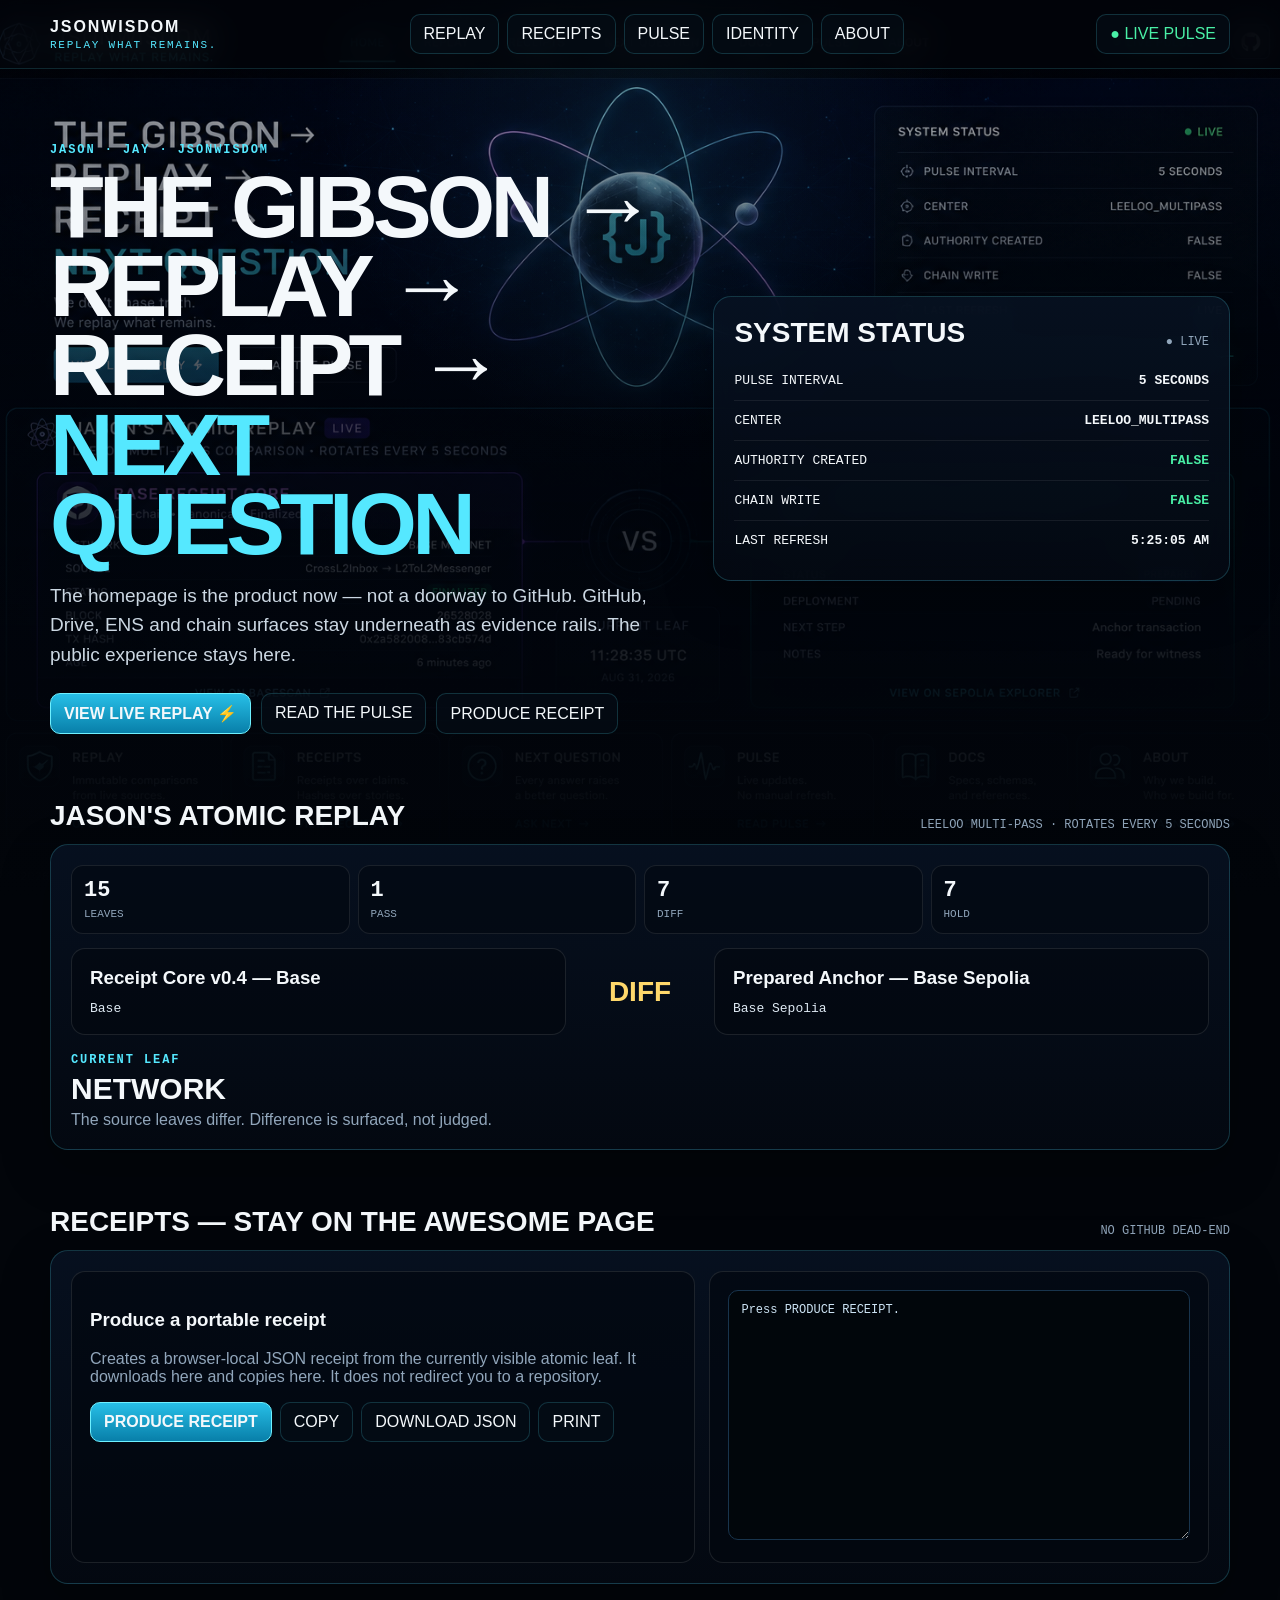
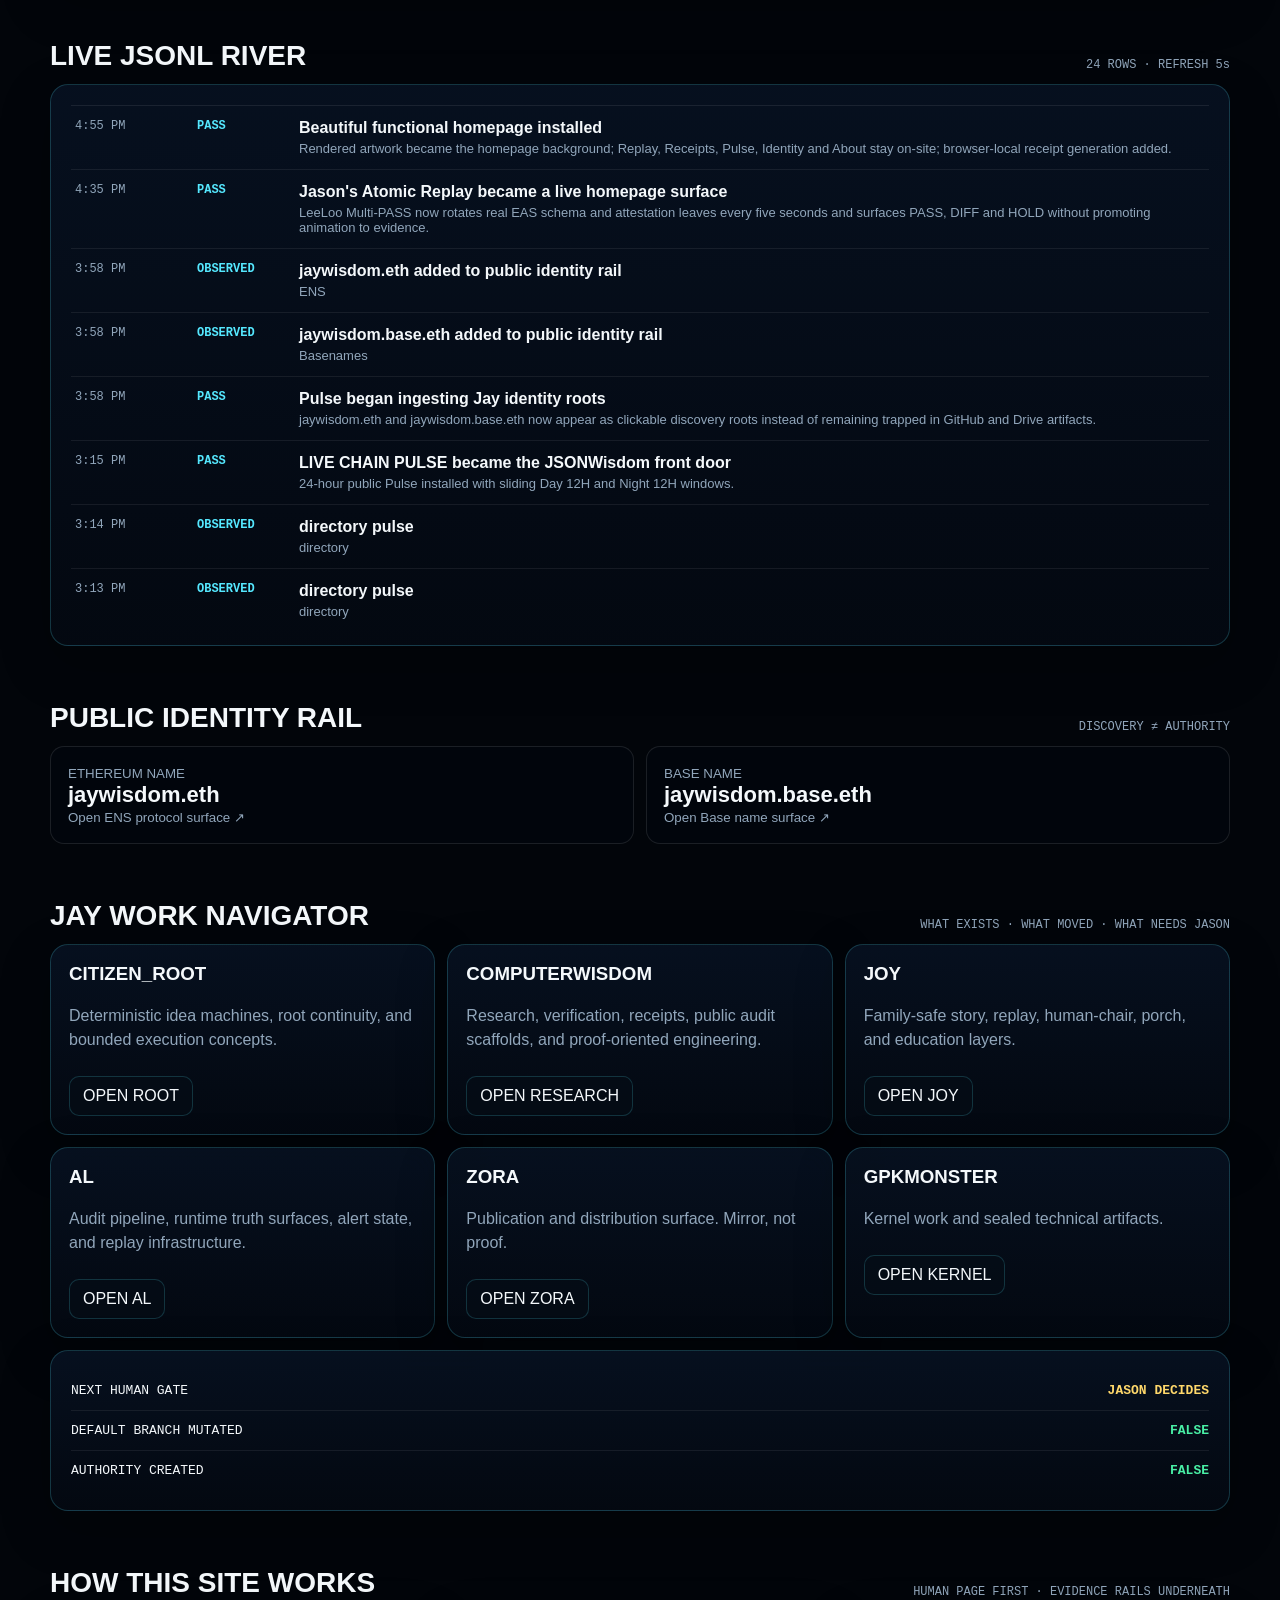
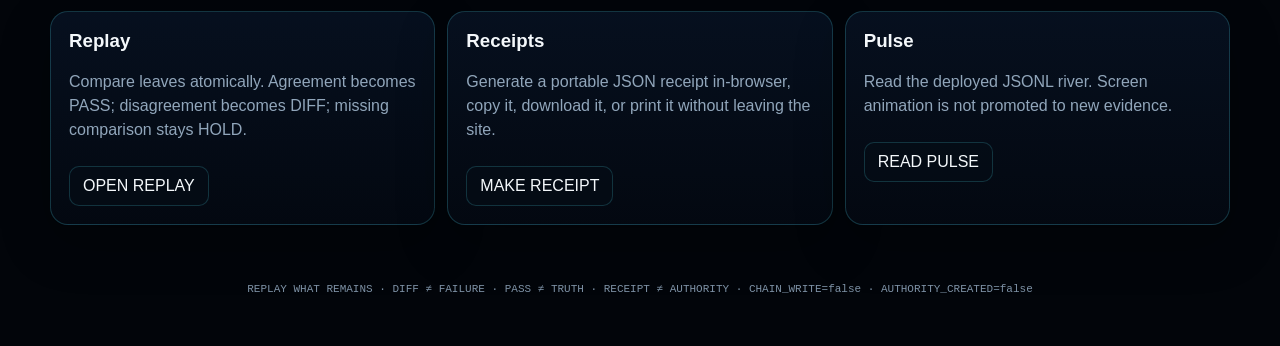
==== index.html @ 31a53cfc "Bring Jay's work navigator to life v1" ====
<!doctype html>
<html lang="en">
<head>
<meta charset="utf-8">
<meta name="viewport" content="width=device-width,initial-scale=1">
<title>JSONWisdom — Replay What Remains</title>
<meta name="description" content="Jason's Atomic Replay — live evidence, receipts, pulse and identity surfaces.">
<style>
:root{
  color-scheme:dark;
  --bg:#02050a; --panel:rgba(5,12,23,.82); --line:#18344d; --text:#f4f8fb;
  --muted:#91a6bb; --cyan:#55e8ff; --purple:#c77dff; --green:#49f0a6; --yellow:#ffd86b;
}
*{box-sizing:border-box}
html{scroll-behavior:smooth}
body{margin:0;background:#02050a;color:var(--text);font-family:Inter,Segoe UI,Arial,sans-serif;min-height:100vh}
body::before{
  content:"";position:fixed;inset:0;z-index:-2;
  background:
    linear-gradient(180deg,rgba(0,4,10,.18),rgba(0,4,10,.58)),
    url("jsonwisdom-homepage-art.png") center top/cover fixed no-repeat;
}
body::after{
  content:"";position:fixed;inset:0;z-index:-1;
  background:radial-gradient(circle at 50% 14%,rgba(67,191,255,.08),transparent 32%),
             linear-gradient(180deg,rgba(1,5,12,.06),rgba(1,5,12,.76) 70%,#02050a);
  pointer-events:none;
}
a,button{font:inherit}
a{color:inherit}
.wrap{width:min(1180px,calc(100% - 28px));margin:auto}
.topbar{
  position:sticky;top:0;z-index:50;backdrop-filter:blur(18px);
  background:rgba(2,5,10,.72);border-bottom:1px solid rgba(85,232,255,.15)
}
.nav{display:flex;align-items:center;justify-content:space-between;gap:18px;padding:14px 0}
.brand{font-weight:900;letter-spacing:.12em;text-decoration:none}
.brand small{display:block;color:var(--cyan);font:11px Consolas,monospace;letter-spacing:.16em;margin-top:3px}
.links{display:flex;gap:8px;flex-wrap:wrap}
.links a,.btn{
  border:1px solid rgba(85,232,255,.18);background:rgba(5,13,23,.62);color:var(--text);
  padding:10px 13px;text-decoration:none;border-radius:10px;cursor:pointer;transition:.18s
}
.links a:hover,.btn:hover{border-color:var(--cyan);transform:translateY(-1px);box-shadow:0 0 22px rgba(85,232,255,.12)}
.live{color:var(--green)}
.hero{padding:74px 0 38px;display:grid;grid-template-columns:1.1fr .9fr;gap:32px;align-items:center}
.eyebrow{font:700 12px Consolas,monospace;color:var(--cyan);letter-spacing:.16em}
h1{font-size:clamp(46px,7.5vw,88px);line-height:.9;letter-spacing:-.055em;margin:10px 0 18px}
h1 span{color:var(--cyan)}
.lead{font-size:19px;line-height:1.55;color:#cbd7e2;max-width:690px}
.actions{display:flex;gap:10px;flex-wrap:wrap;margin-top:24px}
.btn.primary{background:linear-gradient(180deg,#27bfe7,#087fa9);border-color:#6ef0ff;font-weight:800}
.statuscard,.panel,.card{
  background:linear-gradient(180deg,rgba(7,18,34,.87),rgba(4,10,19,.82));
  border:1px solid rgba(85,232,255,.20);box-shadow:0 18px 50px rgba(0,0,0,.28);
  backdrop-filter:blur(14px);border-radius:18px
}
.statuscard{padding:20px}
.statusrow{display:flex;justify-content:space-between;gap:20px;padding:12px 0;border-bottom:1px solid rgba(255,255,255,.07);font:13px Consolas,monospace}
.statusrow:last-child{border-bottom:0}
.ok{color:var(--green)} .hold{color:var(--yellow)}
section{scroll-margin-top:90px}
.section{padding:28px 0}
.sectionhead{display:flex;justify-content:space-between;align-items:end;gap:16px;margin-bottom:12px}
.sectionhead h2{font-size:28px;margin:0}
.sectionhead span{color:var(--muted);font:12px Consolas,monospace}
.panel{padding:20px}
.atomicgrid{display:grid;grid-template-columns:1fr 120px 1fr;gap:14px;align-items:stretch}
.source{padding:18px;border:1px solid rgba(255,255,255,.10);border-radius:14px;background:rgba(2,8,16,.6)}
.source h3{margin:0 0 12px}.source .value{font:13px Consolas,monospace;overflow-wrap:anywhere;color:#dfeaf4}
.vs{display:flex;align-items:center;justify-content:center;font-size:28px;font-weight:900;color:var(--cyan)}
.atomicMeta{display:grid;grid-template-columns:repeat(4,1fr);gap:8px;margin-bottom:14px}
.metric{padding:12px;border:1px solid rgba(255,255,255,.09);border-radius:12px;background:rgba(2,8,16,.56)}
.metric b{font:700 22px Consolas,monospace;display:block}.metric span{color:var(--muted);font:11px Consolas,monospace}
#leafResult.PASS{color:var(--green)} #leafResult.DIFF{color:var(--yellow)} #leafResult.HOLD{color:var(--cyan)}
.cards{display:grid;grid-template-columns:repeat(3,1fr);gap:12px}
.card{padding:18px;min-height:180px}.card h3{margin-top:0}.card p{color:var(--muted);line-height:1.5}
.card .btn{display:inline-block;margin-top:8px}
.river{max-height:520px;overflow:auto;border-top:1px solid rgba(255,255,255,.08)}
.event{display:grid;grid-template-columns:110px 90px 1fr;gap:12px;padding:13px 4px;border-bottom:1px solid rgba(255,255,255,.07)}
.event .time,.event .kind{font:12px Consolas,monospace;color:var(--muted)} .event .kind{font-weight:800;color:var(--cyan)}
.event h4{margin:0 0 4px}.event p{margin:0;color:var(--muted);font-size:13px}
.receiptShell{display:grid;grid-template-columns:1fr .8fr;gap:14px}
.receiptBox{padding:18px;border:1px solid rgba(255,255,255,.10);border-radius:14px;background:rgba(2,8,16,.62)}
.receiptBox textarea{width:100%;height:250px;background:#01060b;color:#cde4f5;border:1px solid var(--line);border-radius:10px;padding:12px;font:12px Consolas,monospace;resize:vertical}
.receiptActions{display:flex;gap:8px;flex-wrap:wrap;margin-top:10px}
.ensgrid{display:grid;grid-template-columns:repeat(2,1fr);gap:12px}
.enscard{padding:17px;border:1px solid rgba(255,255,255,.1);border-radius:14px;text-decoration:none;background:rgba(2,8,16,.62)}
.enscard b{display:block;font-size:22px}.enscard small{color:var(--muted)}
footer{padding:30px 0 50px;color:#7f93a7;font:11px Consolas,monospace;text-align:center}
.toast{position:fixed;right:18px;bottom:18px;background:#06131e;border:1px solid var(--cyan);padding:12px 14px;border-radius:10px;opacity:0;transform:translateY(10px);transition:.2s;pointer-events:none}
.toast.show{opacity:1;transform:none}
@media(max-width:850px){
  .hero,.receiptShell{grid-template-columns:1fr}.atomicgrid{grid-template-columns:1fr}.vs{min-height:54px}
  .cards{grid-template-columns:1fr 1fr}.atomicMeta{grid-template-columns:1fr 1fr}.links{display:none}
}
@media(max-width:560px){.cards,.ensgrid{grid-template-columns:1fr}.event{grid-template-columns:72px 1fr}.event .body{grid-column:1/-1}}
</style>
</head>
<body>
<div class="topbar">
  <div class="wrap nav">
    <a class="brand" href="#home">JSONWISDOM<small>REPLAY WHAT REMAINS.</small></a>
    <div class="links">
      <a href="#replay">REPLAY</a><a href="#receipts">RECEIPTS</a><a href="#pulse">PULSE</a><a href="#identity">IDENTITY</a><a href="#about">ABOUT</a>
    </div>
    <a class="btn live" href="#pulse">● LIVE PULSE</a>
  </div>
</div>

<main class="wrap" id="home">
  <section class="hero">
    <div>
      <div class="eyebrow">JASON · JAY · JSONWISDOM</div>
      <h1>THE GIBSON →<br>REPLAY →<br>RECEIPT →<br><span>NEXT QUESTION</span></h1>
      <div class="lead">The homepage is the product now — not a doorway to GitHub. GitHub, Drive, ENS and chain surfaces stay underneath as evidence rails. The public experience stays here.</div>
      <div class="actions">
        <a class="btn primary" href="#replay">VIEW LIVE REPLAY ⚡</a>
        <a class="btn" href="#pulse">READ THE PULSE</a>
        <button class="btn" id="makeReceiptTop">PRODUCE RECEIPT</button>
      </div>
    </div>
    <div class="statuscard">
      <div class="sectionhead"><h2>SYSTEM STATUS</h2><span class="ok">● LIVE</span></div>
      <div class="statusrow"><span>PULSE INTERVAL</span><b>5 SECONDS</b></div>
      <div class="statusrow"><span>CENTER</span><b>LEELOO_MULTIPASS</b></div>
      <div class="statusrow"><span>AUTHORITY CREATED</span><b class="ok">FALSE</b></div>
      <div class="statusrow"><span>CHAIN WRITE</span><b class="ok">FALSE</b></div>
      <div class="statusrow"><span>LAST REFRESH</span><b id="lastRefresh">WAITING</b></div>
    </div>
  </section>

  <section class="section" id="replay">
    <div class="sectionhead"><h2>JASON'S ATOMIC REPLAY</h2><span>LEELOO MULTI-PASS · ROTATES EVERY 5 SECONDS</span></div>
    <div class="panel">
      <div class="atomicMeta">
        <div class="metric"><b id="leafCount">0</b><span>LEAVES</span></div>
        <div class="metric"><b id="passCount">0</b><span>PASS</span></div>
        <div class="metric"><b id="diffCount">0</b><span>DIFF</span></div>
        <div class="metric"><b id="holdCount">0</b><span>HOLD</span></div>
      </div>
      <div class="atomicgrid">
        <div class="source"><h3 id="sourceAName">SOURCE A</h3><div id="sourceAValue" class="value">LOADING…</div></div>
        <div class="vs"><span id="leafResult" class="HOLD">HOLD</span></div>
        <div class="source"><h3 id="sourceBName">SOURCE B</h3><div id="sourceBValue" class="value">LOADING…</div></div>
      </div>
      <div style="margin-top:14px"><span class="eyebrow">CURRENT LEAF</span><h3 id="leafName" style="font-size:30px;margin:5px 0">LOADING</h3><div id="leafMeaning" style="color:var(--muted)">Loading atomic replay.</div></div>
    </div>
  </section>

  <section class="section" id="receipts">
    <div class="sectionhead"><h2>RECEIPTS — STAY ON THE AWESOME PAGE</h2><span>NO GITHUB DEAD-END</span></div>
    <div class="panel receiptShell">
      <div class="receiptBox">
        <h3>Produce a portable receipt</h3>
        <p style="color:var(--muted)">Creates a browser-local JSON receipt from the currently visible atomic leaf. It downloads here and copies here. It does not redirect you to a repository.</p>
        <div class="receiptActions">
          <button class="btn primary" id="produceReceipt">PRODUCE RECEIPT</button>
          <button class="btn" id="copyReceipt">COPY</button>
          <button class="btn" id="downloadReceipt">DOWNLOAD JSON</button>
          <button class="btn" id="printReceipt">PRINT</button>
        </div>
      </div>
      <div class="receiptBox">
        <textarea id="receiptText" spellcheck="false" aria-label="Generated receipt">Press PRODUCE RECEIPT.</textarea>
      </div>
    </div>
  </section>

  <section class="section" id="pulse">
    <div class="sectionhead"><h2>LIVE JSONL RIVER</h2><span id="pulseStatus">READING pulse.jsonl</span></div>
    <div class="panel"><div id="river" class="river"></div></div>
  </section>

  <section class="section" id="identity">
    <div class="sectionhead"><h2>PUBLIC IDENTITY RAIL</h2><span>DISCOVERY ≠ AUTHORITY</span></div>
    <div class="ensgrid">
      <a class="enscard" href="https://app.ens.domains/jaywisdom.eth" target="_blank" rel="noopener"><small>ETHEREUM NAME</small><b>jaywisdom.eth</b><small>Open ENS protocol surface ↗</small></a>
      <a class="enscard" href="https://www.base.org/name/jaywisdom" target="_blank" rel="noopener"><small>BASE NAME</small><b>jaywisdom.base.eth</b><small>Open Base name surface ↗</small></a>
    </div>
  </section>

  
  <section class="section" id="work">
    <div class="sectionhead"><h2>JAY WORK NAVIGATOR</h2><span>WHAT EXISTS · WHAT MOVED · WHAT NEEDS JASON</span></div>
    <div class="cards" id="workNavigator">
      <div class="card"><h3>CITIZEN_ROOT</h3><p>Deterministic idea machines, root continuity, and bounded execution concepts.</p><a class="btn" href="https://github.com/jsonwisdom/CITIZEN_ROOT" target="_blank" rel="noopener">OPEN ROOT</a></div>
      <div class="card"><h3>COMPUTERWISDOM</h3><p>Research, verification, receipts, public audit scaffolds, and proof-oriented engineering.</p><a class="btn" href="https://github.com/jsonwisdom/COMPUTERWISDOM" target="_blank" rel="noopener">OPEN RESEARCH</a></div>
      <div class="card"><h3>JOY</h3><p>Family-safe story, replay, human-chair, porch, and education layers.</p><a class="btn" href="https://github.com/jsonwisdom/JOY" target="_blank" rel="noopener">OPEN JOY</a></div>
      <div class="card"><h3>AL</h3><p>Audit pipeline, runtime truth surfaces, alert state, and replay infrastructure.</p><a class="btn" href="https://github.com/jsonwisdom/AL" target="_blank" rel="noopener">OPEN AL</a></div>
      <div class="card"><h3>ZORA</h3><p>Publication and distribution surface. Mirror, not proof.</p><a class="btn" href="https://github.com/jsonwisdom/jay-zora-portal" target="_blank" rel="noopener">OPEN ZORA</a></div>
      <div class="card"><h3>GPKMONSTER</h3><p>Kernel work and sealed technical artifacts.</p><a class="btn" href="https://github.com/jsonwisdom/GPKMONSTER" target="_blank" rel="noopener">OPEN KERNEL</a></div>
    </div>
    <div class="panel" style="margin-top:12px">
      <div class="statusrow"><span>NEXT HUMAN GATE</span><b class="hold">JASON DECIDES</b></div>
      <div class="statusrow"><span>DEFAULT BRANCH MUTATED</span><b class="ok">FALSE</b></div>
      <div class="statusrow"><span>AUTHORITY CREATED</span><b class="ok">FALSE</b></div>
    </div>
  </section>

<section class="section" id="about">
    <div class="sectionhead"><h2>HOW THIS SITE WORKS</h2><span>HUMAN PAGE FIRST · EVIDENCE RAILS UNDERNEATH</span></div>
    <div class="cards">
      <div class="card"><h3>Replay</h3><p>Compare leaves atomically. Agreement becomes PASS; disagreement becomes DIFF; missing comparison stays HOLD.</p><a class="btn" href="#replay">OPEN REPLAY</a></div>
      <div class="card"><h3>Receipts</h3><p>Generate a portable JSON receipt in-browser, copy it, download it, or print it without leaving the site.</p><a class="btn" href="#receipts">MAKE RECEIPT</a></div>
      <div class="card"><h3>Pulse</h3><p>Read the deployed JSONL river. Screen animation is not promoted to new evidence.</p><a class="btn" href="#pulse">READ PULSE</a></div>
    </div>
  </section>
</main>

<footer>REPLAY WHAT REMAINS · DIFF ≠ FAILURE · PASS ≠ TRUTH · RECEIPT ≠ AUTHORITY · CHAIN_WRITE=false · AUTHORITY_CREATED=false</footer>
<div class="toast" id="toast">COPIED</div>

<script>
const S={atomic:null,leaves:[],i:0,current:null,receipt:null};
const $=s=>document.querySelector(s);
function norm(v){if(v===undefined||v===null||v==="")return null;if(typeof v==="boolean")return v?"TRUE":"FALSE";return String(v)}
function cmp(a,b){const A=norm(a),B=norm(b);if(A===null||B===null)return"HOLD";return A===B?"PASS":"DIFF"}
function esc(v){return String(v??"").replaceAll("&","&amp;").replaceAll("<","&lt;").replaceAll(">","&gt;")}
function toast(t){const el=$("#toast");el.textContent=t;el.classList.add("show");setTimeout(()=>el.classList.remove("show"),1600)}
function buildLeaves(){
  const [a,b]=S.atomic.sources;
  S.leaves=S.atomic.comparison.fields.map(field=>({field,a:a.state[field],b:b.state[field],result:cmp(a.state[field],b.state[field])}));
}
function renderAtomic(){
  if(!S.leaves.length)return;
  const x=S.leaves[S.i%S.leaves.length], [a,b]=S.atomic.sources; S.current=x; S.i++;
  $("#sourceAName").textContent=a.label; $("#sourceBName").textContent=b.label;
  $("#sourceAValue").textContent=norm(x.a)??"NOT PRESENT"; $("#sourceBValue").textContent=norm(x.b)??"NOT PRESENT";
  $("#leafName").textContent=x.field.toUpperCase(); $("#leafResult").textContent=x.result; $("#leafResult").className=x.result;
  $("#leafMeaning").textContent=x.result==="PASS"?"Both source leaves agree after normalization.":x.result==="DIFF"?"The source leaves differ. Difference is surfaced, not judged.":"One path lacks a comparable value; meaning remains HOLD.";
}
function renderCounts(){
  const c={PASS:0,DIFF:0,HOLD:0};S.leaves.forEach(x=>c[x.result]++);
  $("#leafCount").textContent=S.leaves.length;$("#passCount").textContent=c.PASS;$("#diffCount").textContent=c.DIFF;$("#holdCount").textContent=c.HOLD;
}
async function loadAtomic(){
  try{
    const r=await fetch("atomic-replay.json?ts="+Date.now(),{cache:"no-store"}); if(!r.ok)throw new Error("HTTP "+r.status);
    S.atomic=await r.json();buildLeaves();renderCounts();if(!S.current)renderAtomic();$("#lastRefresh").textContent=new Date().toLocaleTimeString();
  }catch(e){$("#lastRefresh").textContent="HOLD"}
}
async function loadPulse(){
  try{
    const r=await fetch("pulse.jsonl?ts="+Date.now(),{cache:"no-store"});if(!r.ok)throw new Error("HTTP "+r.status);
    const raw=await r.text(), rows=raw.split(/\r?\n/).filter(Boolean).map(line=>{try{return JSON.parse(line)}catch{return null}}).filter(Boolean);
    const latest=rows.sort((a,b)=>Date.parse(b.timestamp||0)-Date.parse(a.timestamp||0)).slice(0,40);
    $("#river").innerHTML=latest.map(e=>`<div class="event"><div class="time">${esc(new Date(e.timestamp).toLocaleTimeString([], {hour:"numeric",minute:"2-digit"}))}</div><div class="kind">${esc(String(e.status||e.kind||"OBSERVED").toUpperCase())}</div><div class="body"><h4>${esc(e.headline||e.event||"Observed event")}</h4><p>${esc(e.detail||e.source||"")}</p></div></div>`).join("")||"<div class='event'>WAITING FOR JSONL…</div>";
    $("#pulseStatus").textContent=`${rows.length} ROWS · REFRESH 5s`;
  }catch(e){$("#pulseStatus").textContent="HOLD · "+e.message}
}
function makeReceipt(){
  if(!S.current||!S.atomic)return;
  const [a,b]=S.atomic.sources;
  S.receipt={
    spec:"JSONWISDOM_BROWSER_RECEIPT_V1",
    generated_at:new Date().toISOString(),
    center:S.atomic.center,
    leaf:S.current.field,
    result:S.current.result,
    source_a:{id:a.id,label:a.label,value:S.current.a},
    source_b:{id:b.id,label:b.label,value:S.current.b},
    rule:"DIFF means sources differ; PASS means normalized values match; HOLD means comparison incomplete.",
    chain_write:false,authority_created:false
  };
  $("#receiptText").value=JSON.stringify(S.receipt,null,2);toast("RECEIPT PRODUCED");
  location.hash="#receipts";
}
$("#produceReceipt").onclick=makeReceipt;$("#makeReceiptTop").onclick=makeReceipt;
$("#copyReceipt").onclick=async()=>{if(!S.receipt)makeReceipt();await navigator.clipboard.writeText($("#receiptText").value);toast("COPIED")};
$("#downloadReceipt").onclick=()=>{if(!S.receipt)makeReceipt();const blob=new Blob([$("#receiptText").value],{type:"application/json"}),a=document.createElement("a");a.href=URL.createObjectURL(blob);a.download=`jsonwisdom-receipt-${Date.now()}.json`;a.click();URL.revokeObjectURL(a.href);toast("DOWNLOADED")};
$("#printReceipt").onclick=()=>window.print();
loadAtomic();loadPulse();setInterval(()=>{if(S.atomic)renderAtomic();loadAtomic();loadPulse()},5000);
</script>
</body>
</html>
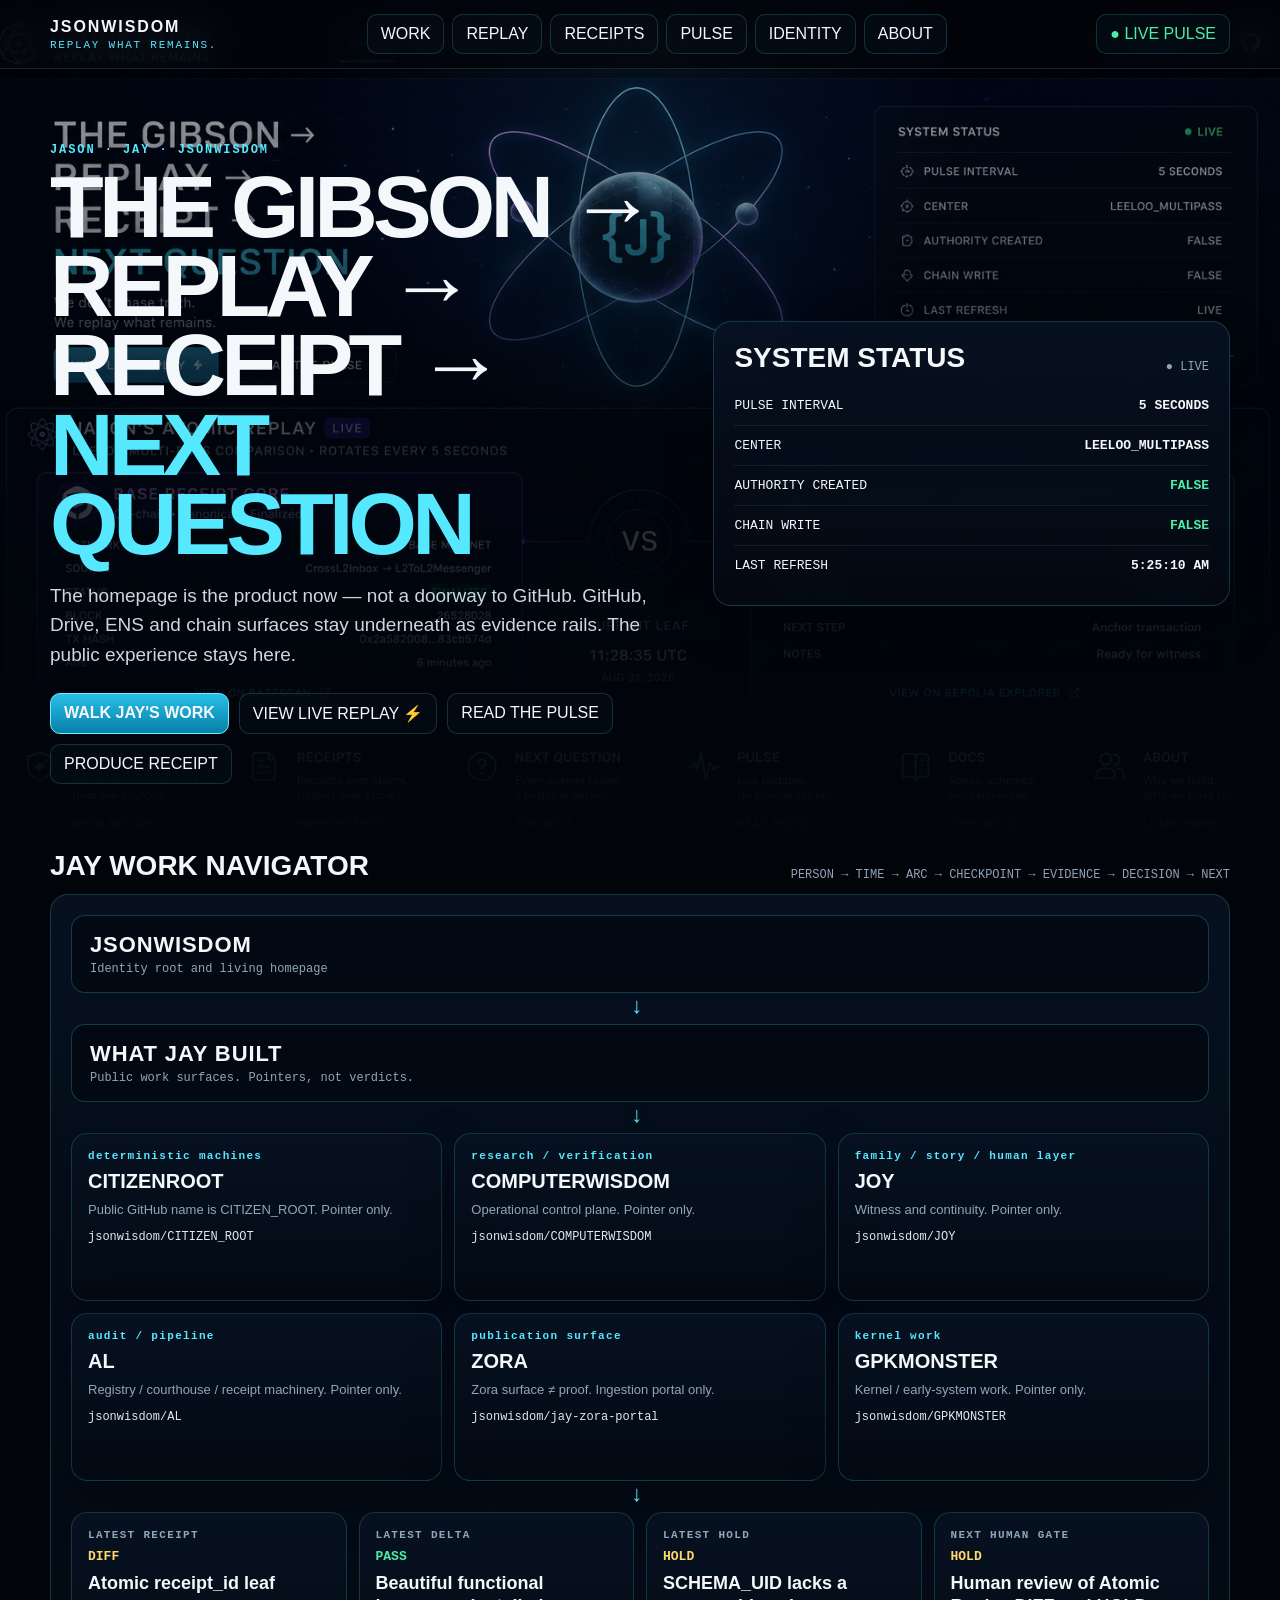
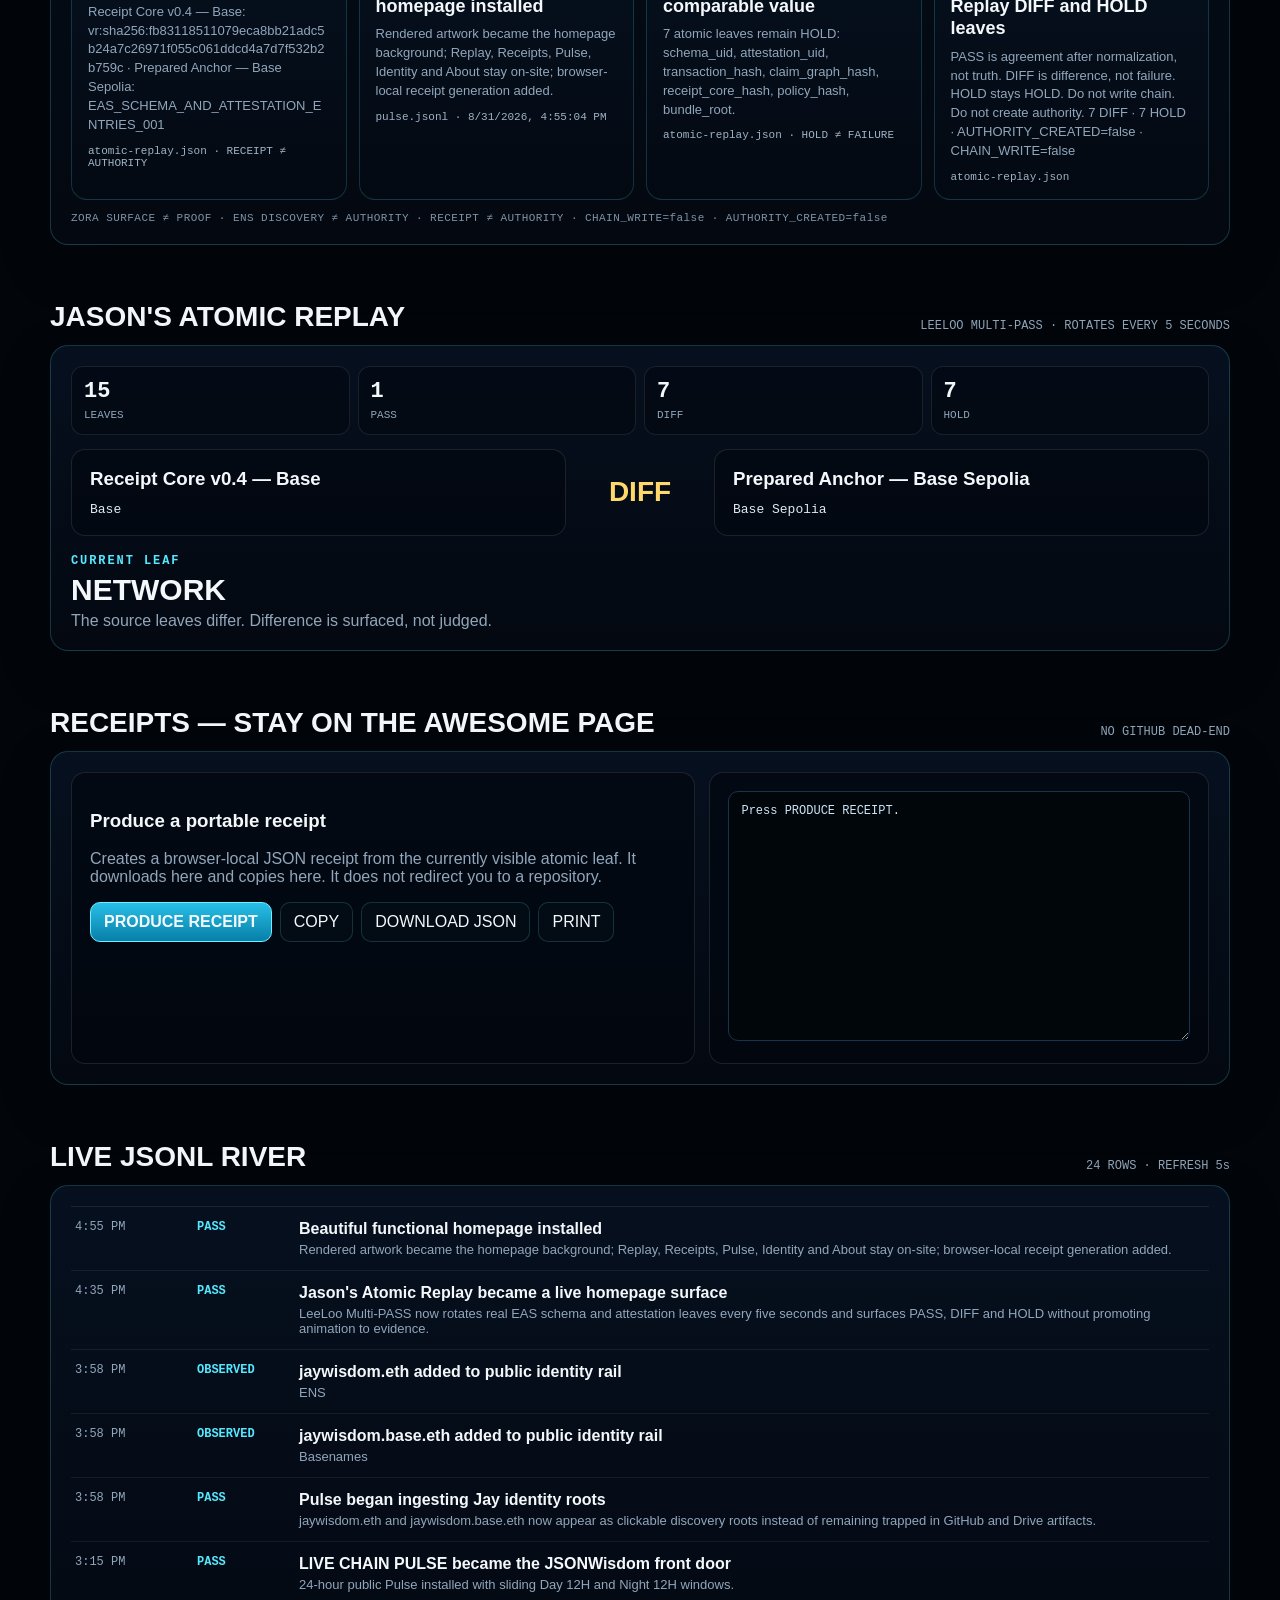
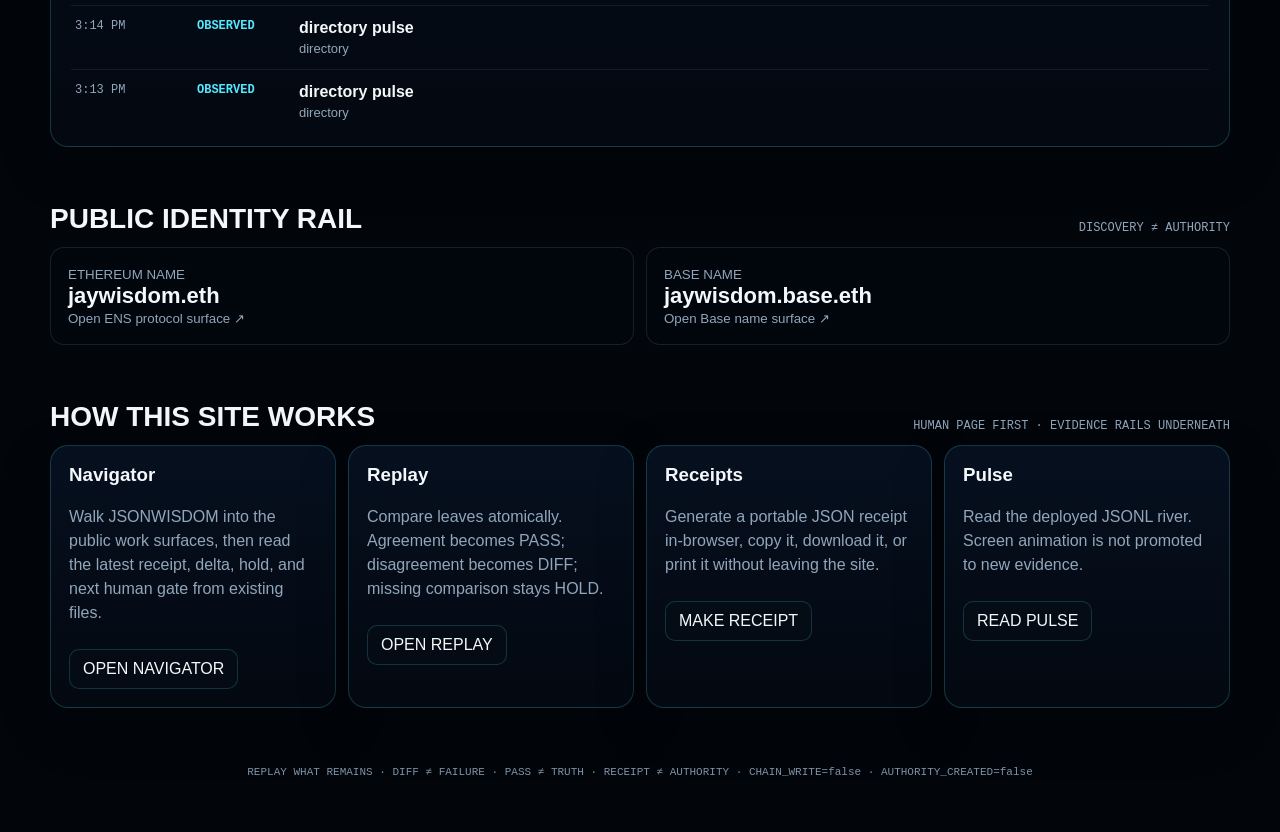
==== commit f321150f: "Add Jay Work Navigator to the JSONWisdom homepage Walk JSONWISDOM → what Jay built → the six public " ====
--- a/index.html
+++ b/index.html
@@ -40,6 +40,45 @@
 .links a,.btn{
   border:1px solid rgba(85,232,255,.18);background:rgba(5,13,23,.62);color:var(--text);
   padding:10px 13px;text-decoration:none;border-radius:10px;cursor:pointer;transition:.18s
+}
+.navdown{
+  text-align:center;color:var(--cyan);font:800 22px Consolas,monospace;
+  letter-spacing:.28em;padding:2px 0 4px;text-shadow:0 0 18px rgba(85,232,255,.28)
+}
+.navroot,.navwhat{
+  padding:16px 18px;border:1px solid rgba(85,232,255,.22);border-radius:14px;
+  background:rgba(2,8,16,.62)
+}
+.navroot b,.navwhat b{display:block;font-size:22px;letter-spacing:.04em}
+.navroot small,.navwhat small{color:var(--muted);font:12px Consolas,monospace}
+.workgrid{display:grid;grid-template-columns:repeat(3,1fr);gap:12px}
+.workcard{
+  display:block;padding:16px;min-height:168px;text-decoration:none;border-radius:16px;
+  border:1px solid rgba(85,232,255,.18);
+  background:linear-gradient(180deg,rgba(7,18,34,.87),rgba(4,10,19,.82));
+  box-shadow:0 18px 50px rgba(0,0,0,.28)
+}
+.workcard:hover{border-color:var(--cyan);transform:translateY(-1px);box-shadow:0 0 22px rgba(85,232,255,.12)}
+.workcard .role{color:var(--cyan);font:700 11px Consolas,monospace;letter-spacing:.12em;margin-bottom:8px}
+.workcard h3{margin:0 0 8px;font-size:20px}
+.workcard p{margin:0;color:var(--muted);line-height:1.45;font-size:13px}
+.workcard .repo{margin-top:10px;color:#dfeaf4;font:12px Consolas,monospace}
+.workcard.hold{border-color:rgba(255,216,107,.35)}
+.gates{display:grid;grid-template-columns:repeat(4,1fr);gap:12px}
+.gate{
+  padding:16px;border-radius:16px;min-height:168px;
+  border:1px solid rgba(85,232,255,.18);
+  background:linear-gradient(180deg,rgba(7,18,34,.87),rgba(4,10,19,.82))
+}
+.gate .k{color:var(--muted);font:700 11px Consolas,monospace;letter-spacing:.12em}
+.gate .badge{font:800 13px Consolas,monospace;margin:8px 0}
+.gate .badge.PASS{color:var(--green)} .gate .badge.DIFF{color:var(--yellow)}
+.gate .badge.HOLD{color:var(--yellow)} .gate .badge.OBSERVED{color:var(--cyan)}
+.gate h3{margin:0 0 8px;font-size:18px;line-height:1.25;overflow-wrap:anywhere}
+.gate p{margin:0;color:var(--muted);font-size:13px;line-height:1.45;overflow-wrap:anywhere}
+.gate .src{margin-top:10px;color:#9eb3c6;font:11px Consolas,monospace}
+.navbounds{
+  margin-top:12px;color:#7f93a7;font:11px Consolas,monospace;letter-spacing:.04em
 }
 .links a:hover,.btn:hover{border-color:var(--cyan);transform:translateY(-1px);box-shadow:0 0 22px rgba(85,232,255,.12)}
 .live{color:var(--green)}
@@ -73,7 +112,7 @@
 .metric{padding:12px;border:1px solid rgba(255,255,255,.09);border-radius:12px;background:rgba(2,8,16,.56)}
 .metric b{font:700 22px Consolas,monospace;display:block}.metric span{color:var(--muted);font:11px Consolas,monospace}
 #leafResult.PASS{color:var(--green)} #leafResult.DIFF{color:var(--yellow)} #leafResult.HOLD{color:var(--cyan)}
-.cards{display:grid;grid-template-columns:repeat(3,1fr);gap:12px}
+.cards{display:grid;grid-template-columns:repeat(auto-fit,minmax(240px,1fr));gap:12px}
 .card{padding:18px;min-height:180px}.card h3{margin-top:0}.card p{color:var(--muted);line-height:1.5}
 .card .btn{display:inline-block;margin-top:8px}
 .river{max-height:520px;overflow:auto;border-top:1px solid rgba(255,255,255,.08)}
@@ -92,9 +131,9 @@
 .toast.show{opacity:1;transform:none}
 @media(max-width:850px){
   .hero,.receiptShell{grid-template-columns:1fr}.atomicgrid{grid-template-columns:1fr}.vs{min-height:54px}
-  .cards{grid-template-columns:1fr 1fr}.atomicMeta{grid-template-columns:1fr 1fr}.links{display:none}
-}
-@media(max-width:560px){.cards,.ensgrid{grid-template-columns:1fr}.event{grid-template-columns:72px 1fr}.event .body{grid-column:1/-1}}
+  .cards,.workgrid,.gates{grid-template-columns:1fr 1fr}.atomicMeta{grid-template-columns:1fr 1fr}.links{display:none}
+}
+@media(max-width:560px){.cards,.ensgrid,.workgrid,.gates{grid-template-columns:1fr}.event{grid-template-columns:72px 1fr}.event .body{grid-column:1/-1}}
 </style>
 </head>
 <body>
@@ -102,7 +141,7 @@
   <div class="wrap nav">
     <a class="brand" href="#home">JSONWISDOM<small>REPLAY WHAT REMAINS.</small></a>
     <div class="links">
-      <a href="#replay">REPLAY</a><a href="#receipts">RECEIPTS</a><a href="#pulse">PULSE</a><a href="#identity">IDENTITY</a><a href="#about">ABOUT</a>
+      <a href="#navigator">WORK</a><a href="#replay">REPLAY</a><a href="#receipts">RECEIPTS</a><a href="#pulse">PULSE</a><a href="#identity">IDENTITY</a><a href="#about">ABOUT</a>
     </div>
     <a class="btn live" href="#pulse">● LIVE PULSE</a>
   </div>
@@ -115,7 +154,8 @@
       <h1>THE GIBSON →<br>REPLAY →<br>RECEIPT →<br><span>NEXT QUESTION</span></h1>
       <div class="lead">The homepage is the product now — not a doorway to GitHub. GitHub, Drive, ENS and chain surfaces stay underneath as evidence rails. The public experience stays here.</div>
       <div class="actions">
-        <a class="btn primary" href="#replay">VIEW LIVE REPLAY ⚡</a>
+        <a class="btn primary" href="#navigator">WALK JAY'S WORK</a>
+        <a class="btn" href="#replay">VIEW LIVE REPLAY ⚡</a>
         <a class="btn" href="#pulse">READ THE PULSE</a>
         <button class="btn" id="makeReceiptTop">PRODUCE RECEIPT</button>
       </div>
@@ -127,6 +167,28 @@
       <div class="statusrow"><span>AUTHORITY CREATED</span><b class="ok">FALSE</b></div>
       <div class="statusrow"><span>CHAIN WRITE</span><b class="ok">FALSE</b></div>
       <div class="statusrow"><span>LAST REFRESH</span><b id="lastRefresh">WAITING</b></div>
+    </div>
+  </section>
+
+  <section class="section" id="navigator">
+    <div class="sectionhead">
+      <h2>JAY WORK NAVIGATOR</h2>
+      <span>PERSON → TIME → ARC → CHECKPOINT → EVIDENCE → DECISION → NEXT</span>
+    </div>
+    <div class="panel">
+      <div id="navRoot" class="navroot"><b>JSONWISDOM</b><small>Identity root and living homepage. Narration + pointers only.</small></div>
+      <div class="navdown" aria-hidden="true">↓</div>
+      <div id="navWhat" class="navwhat"><b>WHAT JAY BUILT</b><small>Public work surfaces. Pointers, not verdicts.</small></div>
+      <div class="navdown" aria-hidden="true">↓</div>
+      <div id="navWorks" class="workgrid"></div>
+      <div class="navdown" aria-hidden="true">↓</div>
+      <div id="navGates" class="gates">
+        <div class="gate" id="gateReceipt"><div class="k">LATEST RECEIPT</div><div class="badge HOLD" id="receiptBadge">HOLD</div><h3 id="receiptHead">WAITING</h3><p id="receiptDetail">Reading atomic-replay.json and pulse.jsonl.</p><div class="src" id="receiptSrc">SOURCE PENDING</div></div>
+        <div class="gate" id="gateDelta"><div class="k">LATEST DELTA</div><div class="badge HOLD" id="deltaBadge">HOLD</div><h3 id="deltaHead">WAITING</h3><p id="deltaDetail">Reading pulse.jsonl.</p><div class="src" id="deltaSrc">SOURCE PENDING</div></div>
+        <div class="gate" id="gateHold"><div class="k">LATEST HOLD</div><div class="badge HOLD" id="holdBadge">HOLD</div><h3 id="holdHead">WAITING</h3><p id="holdDetail">Reading atomic-replay.json.</p><div class="src" id="holdSrc">SOURCE PENDING</div></div>
+        <div class="gate" id="gateNext"><div class="k">NEXT HUMAN GATE</div><div class="badge HOLD" id="nextBadge">HOLD</div><h3 id="nextHead">WAITING</h3><p id="nextDetail">Human review remains open. Authority is not created.</p><div class="src" id="nextSrc">SOURCE PENDING</div></div>
+      </div>
+      <div class="navbounds">ZORA SURFACE ≠ PROOF · ENS DISCOVERY ≠ AUTHORITY · RECEIPT ≠ AUTHORITY · CHAIN_WRITE=false · AUTHORITY_CREATED=false</div>
     </div>
   </section>
 
@@ -180,27 +242,10 @@
     </div>
   </section>
 
-  
-  <section class="section" id="work">
-    <div class="sectionhead"><h2>JAY WORK NAVIGATOR</h2><span>WHAT EXISTS · WHAT MOVED · WHAT NEEDS JASON</span></div>
-    <div class="cards" id="workNavigator">
-      <div class="card"><h3>CITIZEN_ROOT</h3><p>Deterministic idea machines, root continuity, and bounded execution concepts.</p><a class="btn" href="https://github.com/jsonwisdom/CITIZEN_ROOT" target="_blank" rel="noopener">OPEN ROOT</a></div>
-      <div class="card"><h3>COMPUTERWISDOM</h3><p>Research, verification, receipts, public audit scaffolds, and proof-oriented engineering.</p><a class="btn" href="https://github.com/jsonwisdom/COMPUTERWISDOM" target="_blank" rel="noopener">OPEN RESEARCH</a></div>
-      <div class="card"><h3>JOY</h3><p>Family-safe story, replay, human-chair, porch, and education layers.</p><a class="btn" href="https://github.com/jsonwisdom/JOY" target="_blank" rel="noopener">OPEN JOY</a></div>
-      <div class="card"><h3>AL</h3><p>Audit pipeline, runtime truth surfaces, alert state, and replay infrastructure.</p><a class="btn" href="https://github.com/jsonwisdom/AL" target="_blank" rel="noopener">OPEN AL</a></div>
-      <div class="card"><h3>ZORA</h3><p>Publication and distribution surface. Mirror, not proof.</p><a class="btn" href="https://github.com/jsonwisdom/jay-zora-portal" target="_blank" rel="noopener">OPEN ZORA</a></div>
-      <div class="card"><h3>GPKMONSTER</h3><p>Kernel work and sealed technical artifacts.</p><a class="btn" href="https://github.com/jsonwisdom/GPKMONSTER" target="_blank" rel="noopener">OPEN KERNEL</a></div>
-    </div>
-    <div class="panel" style="margin-top:12px">
-      <div class="statusrow"><span>NEXT HUMAN GATE</span><b class="hold">JASON DECIDES</b></div>
-      <div class="statusrow"><span>DEFAULT BRANCH MUTATED</span><b class="ok">FALSE</b></div>
-      <div class="statusrow"><span>AUTHORITY CREATED</span><b class="ok">FALSE</b></div>
-    </div>
-  </section>
-
-<section class="section" id="about">
+  <section class="section" id="about">
     <div class="sectionhead"><h2>HOW THIS SITE WORKS</h2><span>HUMAN PAGE FIRST · EVIDENCE RAILS UNDERNEATH</span></div>
     <div class="cards">
+      <div class="card"><h3>Navigator</h3><p>Walk JSONWISDOM into the public work surfaces, then read the latest receipt, delta, hold, and next human gate from existing files.</p><a class="btn" href="#navigator">OPEN NAVIGATOR</a></div>
       <div class="card"><h3>Replay</h3><p>Compare leaves atomically. Agreement becomes PASS; disagreement becomes DIFF; missing comparison stays HOLD.</p><a class="btn" href="#replay">OPEN REPLAY</a></div>
       <div class="card"><h3>Receipts</h3><p>Generate a portable JSON receipt in-browser, copy it, download it, or print it without leaving the site.</p><a class="btn" href="#receipts">MAKE RECEIPT</a></div>
       <div class="card"><h3>Pulse</h3><p>Read the deployed JSONL river. Screen animation is not promoted to new evidence.</p><a class="btn" href="#pulse">READ PULSE</a></div>
@@ -212,12 +257,82 @@
 <div class="toast" id="toast">COPIED</div>
 
 <script>
-const S={atomic:null,leaves:[],i:0,current:null,receipt:null};
+const S={atomic:null,leaves:[],i:0,current:null,receipt:null,pulse:[],nav:null};
 const $=s=>document.querySelector(s);
 function norm(v){if(v===undefined||v===null||v==="")return null;if(typeof v==="boolean")return v?"TRUE":"FALSE";return String(v)}
 function cmp(a,b){const A=norm(a),B=norm(b);if(A===null||B===null)return"HOLD";return A===B?"PASS":"DIFF"}
 function esc(v){return String(v??"").replaceAll("&","&amp;").replaceAll("<","&lt;").replaceAll(">","&gt;")}
 function toast(t){const el=$("#toast");el.textContent=t;el.classList.add("show");setTimeout(()=>el.classList.remove("show"),1600)}
+function stamp(ts){const n=Date.parse(ts||0);return Number.isFinite(n)?new Date(n).toLocaleString():"NO TIMESTAMP"}
+function setGate(prefix,status,head,detail,src){
+  const badge=$(`#${prefix}Badge`);
+  badge.textContent=status;badge.className="badge "+status;
+  $(`#${prefix}Head`).textContent=head;
+  $(`#${prefix}Detail`).textContent=detail;
+  $(`#${prefix}Src`).textContent=src;
+}
+function renderNavNodes(){
+  if(!S.nav)return;
+  const root=S.nav.root||{}, what=S.nav.what_jay_built||{};
+  $("#navRoot").innerHTML=`<b>${esc(root.label||"JSONWISDOM")}</b><small>${esc(root.role||"Identity root and living homepage. Narration + pointers only.")}</small>`;
+  $("#navWhat").innerHTML=`<b>${esc(what.label||"WHAT JAY BUILT")}</b><small>${esc(what.role||"Public work surfaces. Pointers, not verdicts.")}</small>`;
+  const nodes=Array.isArray(S.nav.nodes)?S.nav.nodes:[];
+  $("#navWorks").innerHTML=nodes.map(n=>{
+    const href=n.href&&String(n.href).startsWith("https://github.com/jsonwisdom/")?n.href:"";
+    const body=`<div class="role">${esc(n.role||"POINTER")}</div><h3>${esc(n.label||n.id||"HOLD")}</h3><p>${esc(n.note||"Pointer only. Not proof.")}</p><div class="repo">${esc(n.repo||"NO PUBLIC REPO")}</div>`;
+    return href
+      ? `<a class="workcard" href="${esc(href)}" target="_blank" rel="noopener">${body}</a>`
+      : `<div class="workcard hold">${body}<p>HOLD — no verified public repo pointer.</p></div>`;
+  }).join("")||"<div class='workcard hold'><h3>HOLD</h3><p>Navigator node list missing.</p></div>";
+}
+function renderNavGates(){
+  const rows=S.pulse.slice().sort((a,b)=>Date.parse(b.timestamp||0)-Date.parse(a.timestamp||0));
+  const receiptPulse=rows.find(e=>/receipt/i.test(`${e.headline||""} ${e.event||""} ${e.kind||""} ${e.detail||""}`));
+  if(S.receipt){
+    setGate("receipt",S.receipt.result||"OBSERVED",`Browser receipt · ${S.receipt.leaf||"leaf"}`,
+      `Local portable JSON. ${S.receipt.rule||"Receipt ≠ authority."}`,"THIS SESSION · RECEIPT ≠ AUTHORITY");
+  }else if(S.atomic){
+    const [a,b]=S.atomic.sources;
+    const result=cmp(a.state.receipt_id,b.state.receipt_id);
+    setGate("receipt",result,"Atomic receipt_id leaf",
+      `${a.label}: ${norm(a.state.receipt_id)??"NOT PRESENT"} · ${b.label}: ${norm(b.state.receipt_id)??"NOT PRESENT"}`,
+      "atomic-replay.json · RECEIPT ≠ AUTHORITY");
+  }else if(receiptPulse){
+    setGate("receipt",String(receiptPulse.status||"OBSERVED").toUpperCase(),receiptPulse.headline||receiptPulse.event||"Observed receipt mention",
+      receiptPulse.detail||receiptPulse.source||"Pulse mentioned a receipt. That is not authority.",
+      `pulse.jsonl · ${stamp(receiptPulse.timestamp)}`);
+  }else{
+    setGate("receipt","HOLD","No receipt row yet","Absence of a receipt row is not PASS.","pulse.jsonl + atomic-replay.json");
+  }
+
+  const delta=rows.find(e=>String(e.kind||"").toLowerCase()==="delta")||rows.find(e=>e.headline)||null;
+  if(delta){
+    setGate("delta",String(delta.status||"OBSERVED").toUpperCase(),delta.headline||delta.event||"Observed delta",
+      delta.detail||delta.source||"Pulse delta. Not promoted to proof.",`pulse.jsonl · ${stamp(delta.timestamp)}`);
+  }else{
+    setGate("delta","HOLD","No delta row yet","pulse.jsonl has no kind=delta row. Absence is not PASS.","pulse.jsonl");
+  }
+
+  const pulseHold=rows.find(e=>String(e.status||"").toUpperCase()==="HOLD");
+  const holdLeaves=S.leaves.filter(x=>x.result==="HOLD");
+  if(pulseHold){
+    setGate("hold","HOLD",pulseHold.headline||pulseHold.event||"Pulse HOLD",
+      pulseHold.detail||"HOLD remains HOLD.",`pulse.jsonl · ${stamp(pulseHold.timestamp)}`);
+  }else if(holdLeaves.length){
+    setGate("hold","HOLD",`${holdLeaves[0].field.toUpperCase()} lacks a comparable value`,
+      `${holdLeaves.length} atomic leaves remain HOLD: ${holdLeaves.map(x=>x.field).join(", ")}.`,
+      "atomic-replay.json · HOLD ≠ FAILURE");
+  }else{
+    setGate("hold","HOLD","No HOLD row to close","No pulse HOLD and no atomic HOLD leaf. That does not create PASS or authority.","pulse.jsonl + atomic-replay.json");
+  }
+
+  const gate=S.nav&&S.nav.next_human_gate?S.nav.next_human_gate:{};
+  const diffs=S.leaves.filter(x=>x.result==="DIFF");
+  const counts=`${diffs.length} DIFF · ${holdLeaves.length} HOLD · AUTHORITY_CREATED=false · CHAIN_WRITE=false`;
+  setGate("next",String(gate.status||"HOLD").toUpperCase(),gate.label||"Human review remains open",
+    `${gate.detail||"Do not write chain. Do not create authority."} ${S.leaves.length?counts:""}`.trim(),
+    gate.source||"navigator-status.json");
+}
 function buildLeaves(){
   const [a,b]=S.atomic.sources;
   S.leaves=S.atomic.comparison.fields.map(field=>({field,a:a.state[field],b:b.state[field],result:cmp(a.state[field],b.state[field])}));
@@ -238,16 +353,27 @@
   try{
     const r=await fetch("atomic-replay.json?ts="+Date.now(),{cache:"no-store"}); if(!r.ok)throw new Error("HTTP "+r.status);
     S.atomic=await r.json();buildLeaves();renderCounts();if(!S.current)renderAtomic();$("#lastRefresh").textContent=new Date().toLocaleTimeString();
-  }catch(e){$("#lastRefresh").textContent="HOLD"}
+    renderNavGates();
+  }catch(e){$("#lastRefresh").textContent="HOLD";renderNavGates()}
 }
 async function loadPulse(){
   try{
     const r=await fetch("pulse.jsonl?ts="+Date.now(),{cache:"no-store"});if(!r.ok)throw new Error("HTTP "+r.status);
     const raw=await r.text(), rows=raw.split(/\r?\n/).filter(Boolean).map(line=>{try{return JSON.parse(line)}catch{return null}}).filter(Boolean);
-    const latest=rows.sort((a,b)=>Date.parse(b.timestamp||0)-Date.parse(a.timestamp||0)).slice(0,40);
+    S.pulse=rows;
+    const latest=rows.slice().sort((a,b)=>Date.parse(b.timestamp||0)-Date.parse(a.timestamp||0)).slice(0,40);
     $("#river").innerHTML=latest.map(e=>`<div class="event"><div class="time">${esc(new Date(e.timestamp).toLocaleTimeString([], {hour:"numeric",minute:"2-digit"}))}</div><div class="kind">${esc(String(e.status||e.kind||"OBSERVED").toUpperCase())}</div><div class="body"><h4>${esc(e.headline||e.event||"Observed event")}</h4><p>${esc(e.detail||e.source||"")}</p></div></div>`).join("")||"<div class='event'>WAITING FOR JSONL…</div>";
     $("#pulseStatus").textContent=`${rows.length} ROWS · REFRESH 5s`;
-  }catch(e){$("#pulseStatus").textContent="HOLD · "+e.message}
+    renderNavGates();
+  }catch(e){$("#pulseStatus").textContent="HOLD · "+e.message;renderNavGates()}
+}
+async function loadNav(){
+  try{
+    const r=await fetch("navigator-status.json?ts="+Date.now(),{cache:"no-store"});if(!r.ok)throw new Error("HTTP "+r.status);
+    S.nav=await r.json();renderNavNodes();renderNavGates();
+  }catch(e){
+    $("#navWorks").innerHTML=`<div class="workcard hold"><h3>HOLD</h3><p>Navigator map could not load. ${esc(e.message)}</p></div>`;
+  }
 }
 function makeReceipt(){
   if(!S.current||!S.atomic)return;
@@ -264,13 +390,14 @@
     chain_write:false,authority_created:false
   };
   $("#receiptText").value=JSON.stringify(S.receipt,null,2);toast("RECEIPT PRODUCED");
+  renderNavGates();
   location.hash="#receipts";
 }
 $("#produceReceipt").onclick=makeReceipt;$("#makeReceiptTop").onclick=makeReceipt;
 $("#copyReceipt").onclick=async()=>{if(!S.receipt)makeReceipt();await navigator.clipboard.writeText($("#receiptText").value);toast("COPIED")};
 $("#downloadReceipt").onclick=()=>{if(!S.receipt)makeReceipt();const blob=new Blob([$("#receiptText").value],{type:"application/json"}),a=document.createElement("a");a.href=URL.createObjectURL(blob);a.download=`jsonwisdom-receipt-${Date.now()}.json`;a.click();URL.revokeObjectURL(a.href);toast("DOWNLOADED")};
 $("#printReceipt").onclick=()=>window.print();
-loadAtomic();loadPulse();setInterval(()=>{if(S.atomic)renderAtomic();loadAtomic();loadPulse()},5000);
+loadNav();loadAtomic();loadPulse();setInterval(()=>{if(S.atomic)renderAtomic();loadAtomic();loadPulse()},5000);
 </script>
 </body>
 </html>
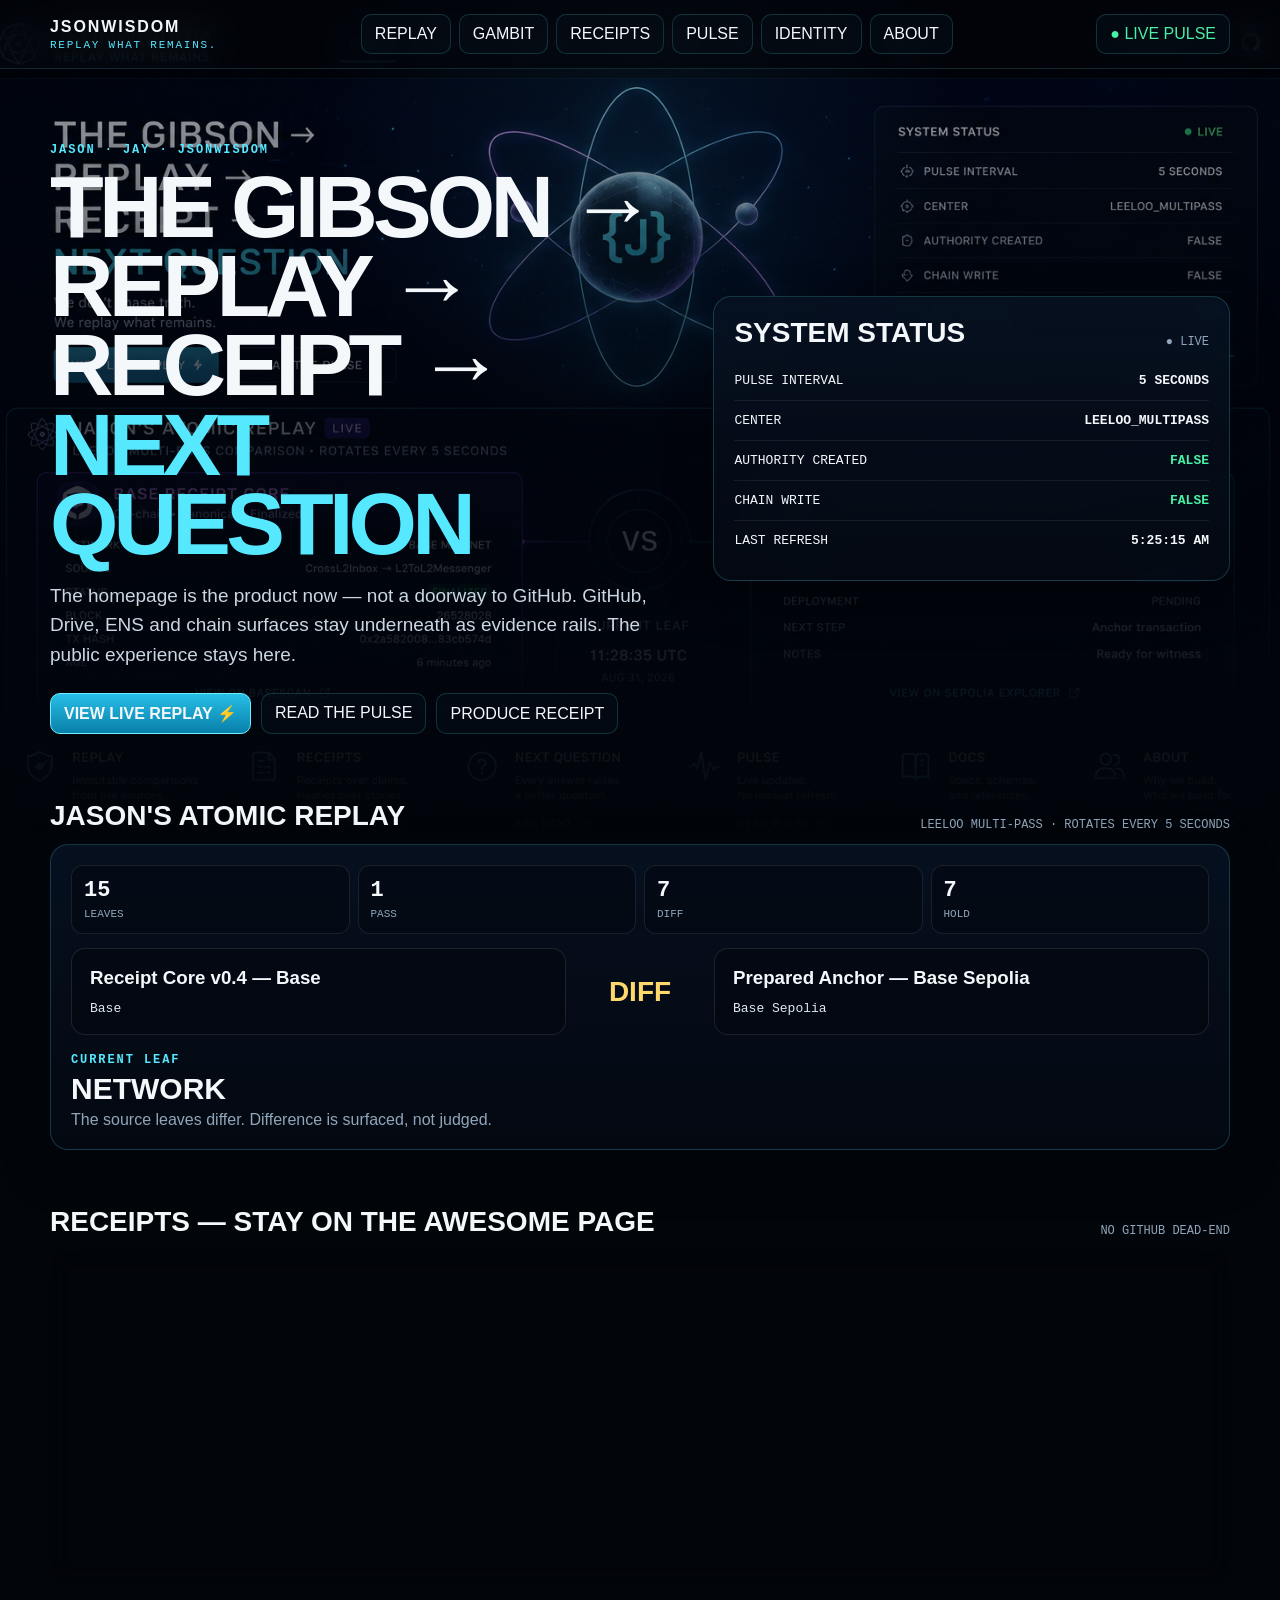
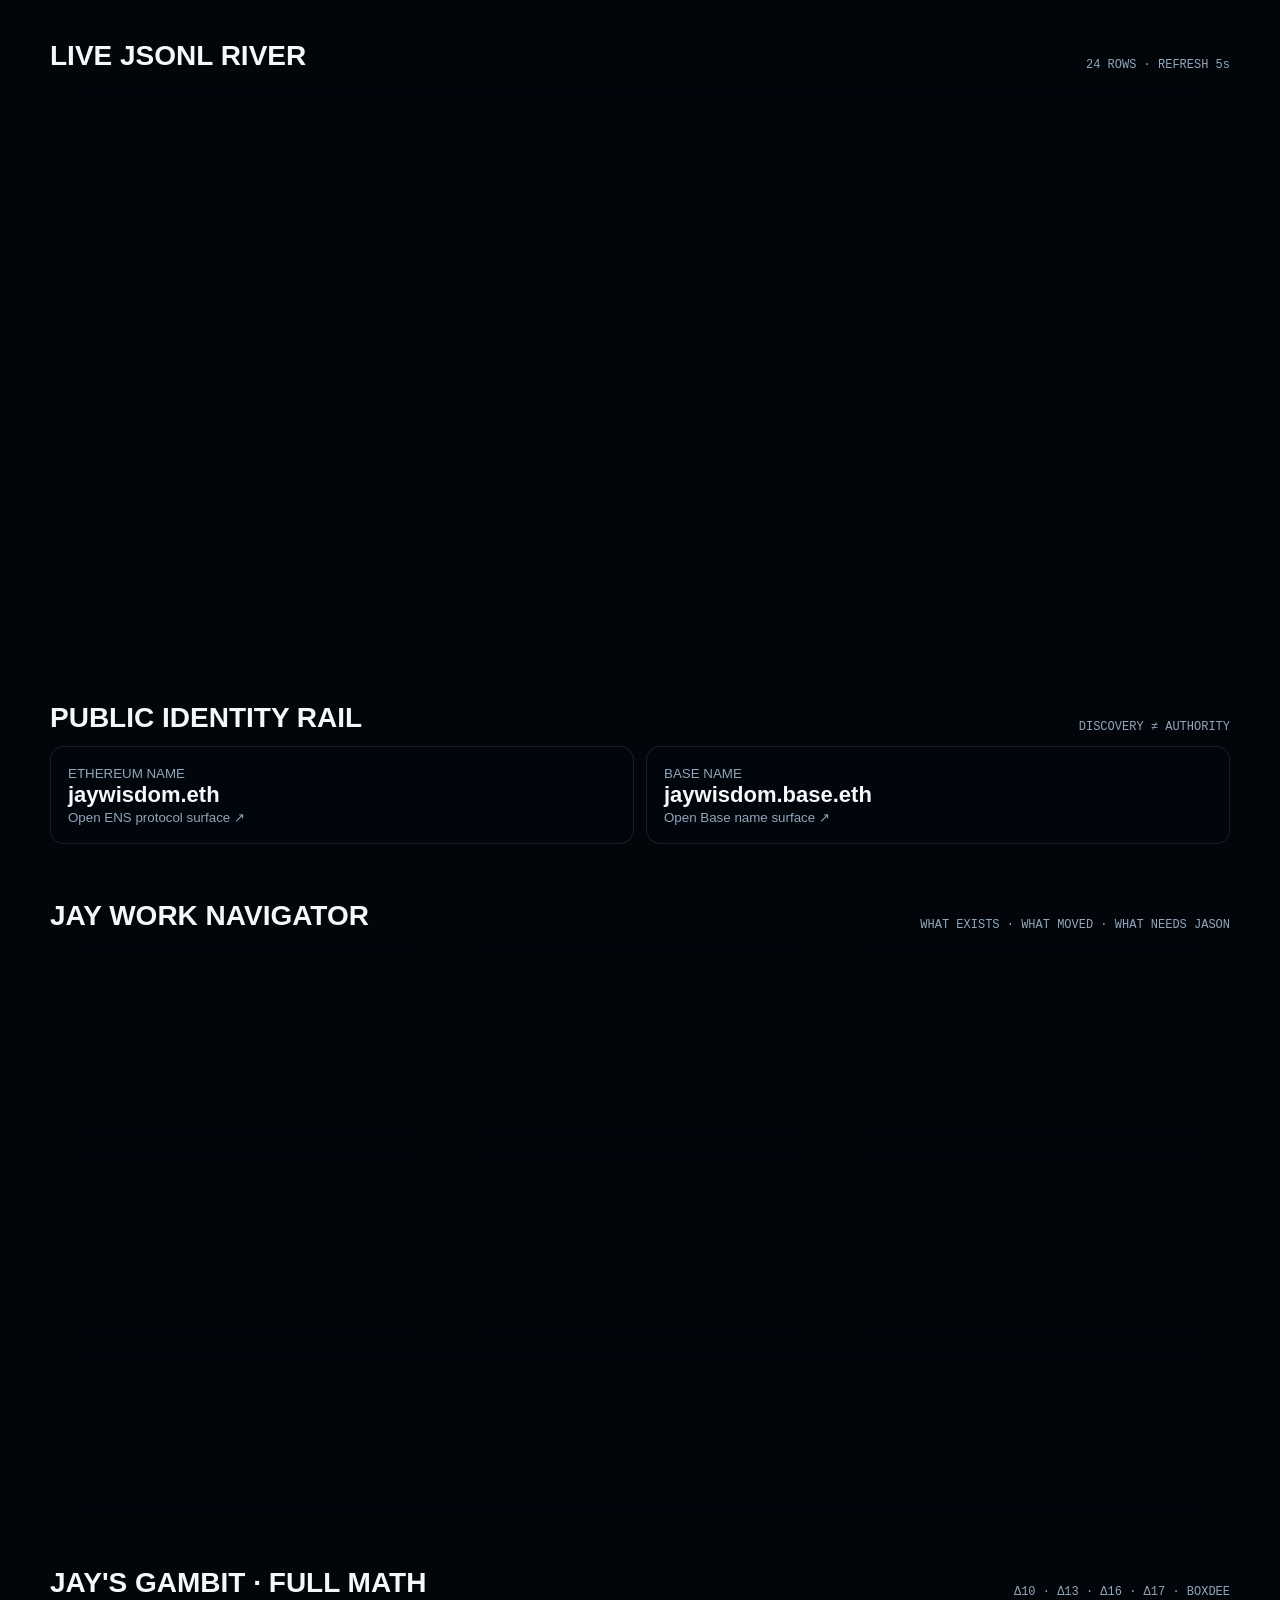
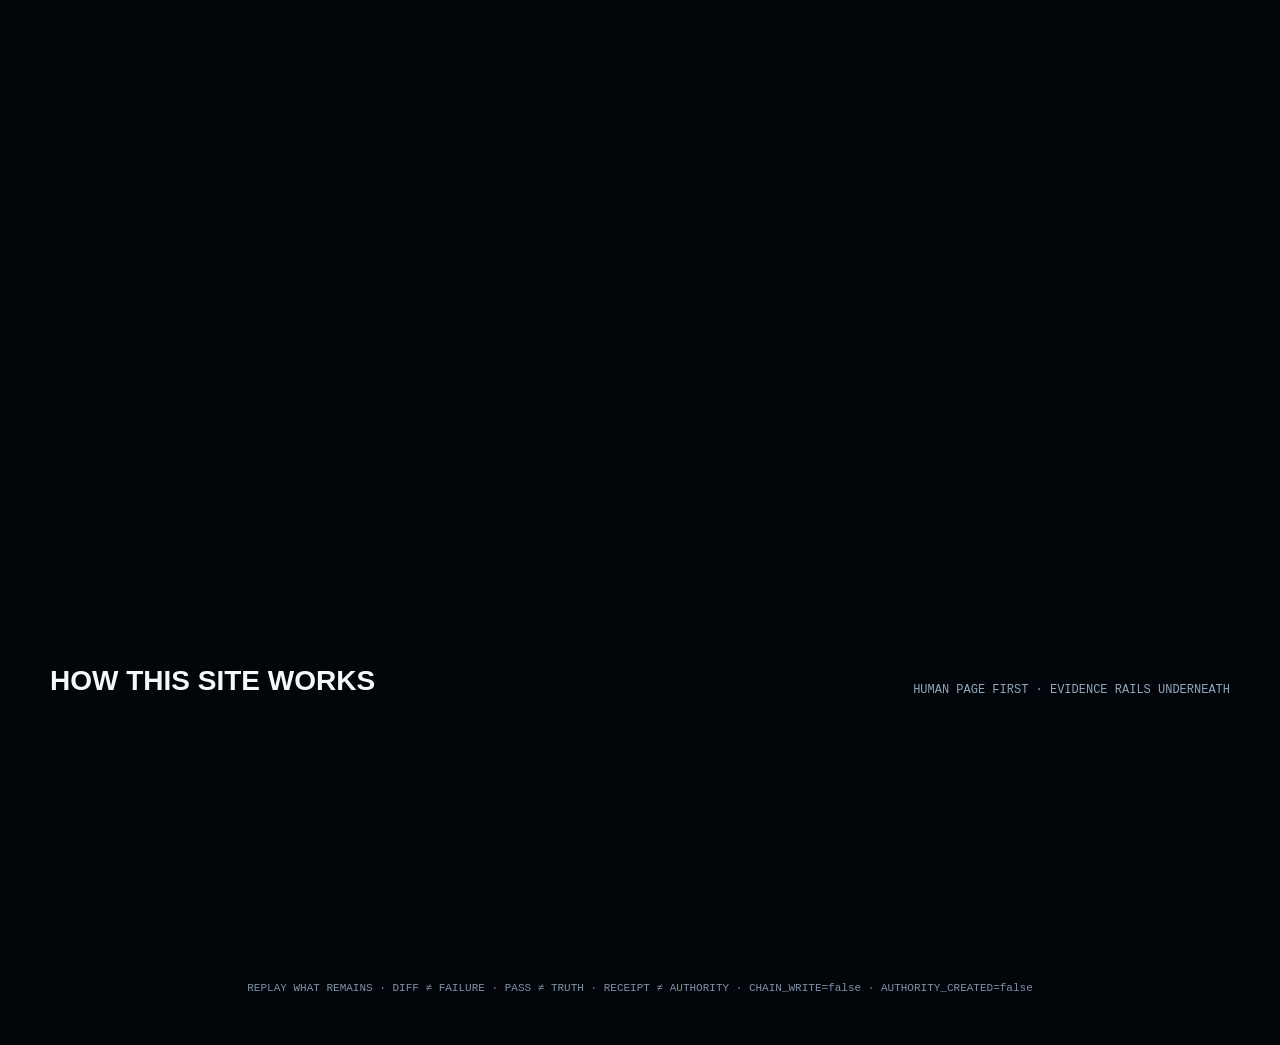
==== commit 2ebcdbe6: "Bring Jay's Gambit to life with JOY Librarian defaults" ====
--- a/index.html
+++ b/index.html
@@ -40,45 +40,6 @@
 .links a,.btn{
   border:1px solid rgba(85,232,255,.18);background:rgba(5,13,23,.62);color:var(--text);
   padding:10px 13px;text-decoration:none;border-radius:10px;cursor:pointer;transition:.18s
-}
-.navdown{
-  text-align:center;color:var(--cyan);font:800 22px Consolas,monospace;
-  letter-spacing:.28em;padding:2px 0 4px;text-shadow:0 0 18px rgba(85,232,255,.28)
-}
-.navroot,.navwhat{
-  padding:16px 18px;border:1px solid rgba(85,232,255,.22);border-radius:14px;
-  background:rgba(2,8,16,.62)
-}
-.navroot b,.navwhat b{display:block;font-size:22px;letter-spacing:.04em}
-.navroot small,.navwhat small{color:var(--muted);font:12px Consolas,monospace}
-.workgrid{display:grid;grid-template-columns:repeat(3,1fr);gap:12px}
-.workcard{
-  display:block;padding:16px;min-height:168px;text-decoration:none;border-radius:16px;
-  border:1px solid rgba(85,232,255,.18);
-  background:linear-gradient(180deg,rgba(7,18,34,.87),rgba(4,10,19,.82));
-  box-shadow:0 18px 50px rgba(0,0,0,.28)
-}
-.workcard:hover{border-color:var(--cyan);transform:translateY(-1px);box-shadow:0 0 22px rgba(85,232,255,.12)}
-.workcard .role{color:var(--cyan);font:700 11px Consolas,monospace;letter-spacing:.12em;margin-bottom:8px}
-.workcard h3{margin:0 0 8px;font-size:20px}
-.workcard p{margin:0;color:var(--muted);line-height:1.45;font-size:13px}
-.workcard .repo{margin-top:10px;color:#dfeaf4;font:12px Consolas,monospace}
-.workcard.hold{border-color:rgba(255,216,107,.35)}
-.gates{display:grid;grid-template-columns:repeat(4,1fr);gap:12px}
-.gate{
-  padding:16px;border-radius:16px;min-height:168px;
-  border:1px solid rgba(85,232,255,.18);
-  background:linear-gradient(180deg,rgba(7,18,34,.87),rgba(4,10,19,.82))
-}
-.gate .k{color:var(--muted);font:700 11px Consolas,monospace;letter-spacing:.12em}
-.gate .badge{font:800 13px Consolas,monospace;margin:8px 0}
-.gate .badge.PASS{color:var(--green)} .gate .badge.DIFF{color:var(--yellow)}
-.gate .badge.HOLD{color:var(--yellow)} .gate .badge.OBSERVED{color:var(--cyan)}
-.gate h3{margin:0 0 8px;font-size:18px;line-height:1.25;overflow-wrap:anywhere}
-.gate p{margin:0;color:var(--muted);font-size:13px;line-height:1.45;overflow-wrap:anywhere}
-.gate .src{margin-top:10px;color:#9eb3c6;font:11px Consolas,monospace}
-.navbounds{
-  margin-top:12px;color:#7f93a7;font:11px Consolas,monospace;letter-spacing:.04em
 }
 .links a:hover,.btn:hover{border-color:var(--cyan);transform:translateY(-1px);box-shadow:0 0 22px rgba(85,232,255,.12)}
 .live{color:var(--green)}
@@ -112,7 +73,7 @@
 .metric{padding:12px;border:1px solid rgba(255,255,255,.09);border-radius:12px;background:rgba(2,8,16,.56)}
 .metric b{font:700 22px Consolas,monospace;display:block}.metric span{color:var(--muted);font:11px Consolas,monospace}
 #leafResult.PASS{color:var(--green)} #leafResult.DIFF{color:var(--yellow)} #leafResult.HOLD{color:var(--cyan)}
-.cards{display:grid;grid-template-columns:repeat(auto-fit,minmax(240px,1fr));gap:12px}
+.cards{display:grid;grid-template-columns:repeat(3,1fr);gap:12px}
 .card{padding:18px;min-height:180px}.card h3{margin-top:0}.card p{color:var(--muted);line-height:1.5}
 .card .btn{display:inline-block;margin-top:8px}
 .river{max-height:520px;overflow:auto;border-top:1px solid rgba(255,255,255,.08)}
@@ -131,9 +92,9 @@
 .toast.show{opacity:1;transform:none}
 @media(max-width:850px){
   .hero,.receiptShell{grid-template-columns:1fr}.atomicgrid{grid-template-columns:1fr}.vs{min-height:54px}
-  .cards,.workgrid,.gates{grid-template-columns:1fr 1fr}.atomicMeta{grid-template-columns:1fr 1fr}.links{display:none}
-}
-@media(max-width:560px){.cards,.ensgrid,.workgrid,.gates{grid-template-columns:1fr}.event{grid-template-columns:72px 1fr}.event .body{grid-column:1/-1}}
+  .cards{grid-template-columns:1fr 1fr}.atomicMeta{grid-template-columns:1fr 1fr}.links{display:none}
+}
+@media(max-width:560px){.cards,.ensgrid{grid-template-columns:1fr}.event{grid-template-columns:72px 1fr}.event .body{grid-column:1/-1}}
 </style>
 </head>
 <body>
@@ -141,7 +102,7 @@
   <div class="wrap nav">
     <a class="brand" href="#home">JSONWISDOM<small>REPLAY WHAT REMAINS.</small></a>
     <div class="links">
-      <a href="#navigator">WORK</a><a href="#replay">REPLAY</a><a href="#receipts">RECEIPTS</a><a href="#pulse">PULSE</a><a href="#identity">IDENTITY</a><a href="#about">ABOUT</a>
+      <a href="#replay">REPLAY</a><a href="#gambit">GAMBIT</a><a href="#receipts">RECEIPTS</a><a href="#pulse">PULSE</a><a href="#identity">IDENTITY</a><a href="#about">ABOUT</a>
     </div>
     <a class="btn live" href="#pulse">● LIVE PULSE</a>
   </div>
@@ -154,8 +115,7 @@
       <h1>THE GIBSON →<br>REPLAY →<br>RECEIPT →<br><span>NEXT QUESTION</span></h1>
       <div class="lead">The homepage is the product now — not a doorway to GitHub. GitHub, Drive, ENS and chain surfaces stay underneath as evidence rails. The public experience stays here.</div>
       <div class="actions">
-        <a class="btn primary" href="#navigator">WALK JAY'S WORK</a>
-        <a class="btn" href="#replay">VIEW LIVE REPLAY ⚡</a>
+        <a class="btn primary" href="#replay">VIEW LIVE REPLAY ⚡</a>
         <a class="btn" href="#pulse">READ THE PULSE</a>
         <button class="btn" id="makeReceiptTop">PRODUCE RECEIPT</button>
       </div>
@@ -167,28 +127,6 @@
       <div class="statusrow"><span>AUTHORITY CREATED</span><b class="ok">FALSE</b></div>
       <div class="statusrow"><span>CHAIN WRITE</span><b class="ok">FALSE</b></div>
       <div class="statusrow"><span>LAST REFRESH</span><b id="lastRefresh">WAITING</b></div>
-    </div>
-  </section>
-
-  <section class="section" id="navigator">
-    <div class="sectionhead">
-      <h2>JAY WORK NAVIGATOR</h2>
-      <span>PERSON → TIME → ARC → CHECKPOINT → EVIDENCE → DECISION → NEXT</span>
-    </div>
-    <div class="panel">
-      <div id="navRoot" class="navroot"><b>JSONWISDOM</b><small>Identity root and living homepage. Narration + pointers only.</small></div>
-      <div class="navdown" aria-hidden="true">↓</div>
-      <div id="navWhat" class="navwhat"><b>WHAT JAY BUILT</b><small>Public work surfaces. Pointers, not verdicts.</small></div>
-      <div class="navdown" aria-hidden="true">↓</div>
-      <div id="navWorks" class="workgrid"></div>
-      <div class="navdown" aria-hidden="true">↓</div>
-      <div id="navGates" class="gates">
-        <div class="gate" id="gateReceipt"><div class="k">LATEST RECEIPT</div><div class="badge HOLD" id="receiptBadge">HOLD</div><h3 id="receiptHead">WAITING</h3><p id="receiptDetail">Reading atomic-replay.json and pulse.jsonl.</p><div class="src" id="receiptSrc">SOURCE PENDING</div></div>
-        <div class="gate" id="gateDelta"><div class="k">LATEST DELTA</div><div class="badge HOLD" id="deltaBadge">HOLD</div><h3 id="deltaHead">WAITING</h3><p id="deltaDetail">Reading pulse.jsonl.</p><div class="src" id="deltaSrc">SOURCE PENDING</div></div>
-        <div class="gate" id="gateHold"><div class="k">LATEST HOLD</div><div class="badge HOLD" id="holdBadge">HOLD</div><h3 id="holdHead">WAITING</h3><p id="holdDetail">Reading atomic-replay.json.</p><div class="src" id="holdSrc">SOURCE PENDING</div></div>
-        <div class="gate" id="gateNext"><div class="k">NEXT HUMAN GATE</div><div class="badge HOLD" id="nextBadge">HOLD</div><h3 id="nextHead">WAITING</h3><p id="nextDetail">Human review remains open. Authority is not created.</p><div class="src" id="nextSrc">SOURCE PENDING</div></div>
-      </div>
-      <div class="navbounds">ZORA SURFACE ≠ PROOF · ENS DISCOVERY ≠ AUTHORITY · RECEIPT ≠ AUTHORITY · CHAIN_WRITE=false · AUTHORITY_CREATED=false</div>
     </div>
   </section>
 
@@ -242,10 +180,61 @@
     </div>
   </section>
 
-  <section class="section" id="about">
+  
+  <section class="section" id="work">
+    <div class="sectionhead"><h2>JAY WORK NAVIGATOR</h2><span>WHAT EXISTS · WHAT MOVED · WHAT NEEDS JASON</span></div>
+    <div class="cards" id="workNavigator">
+      <div class="card"><h3>CITIZEN_ROOT</h3><p>Deterministic idea machines, root continuity, and bounded execution concepts.</p><a class="btn" href="https://github.com/jsonwisdom/CITIZEN_ROOT" target="_blank" rel="noopener">OPEN ROOT</a></div>
+      <div class="card"><h3>COMPUTERWISDOM</h3><p>Research, verification, receipts, public audit scaffolds, and proof-oriented engineering.</p><a class="btn" href="https://github.com/jsonwisdom/COMPUTERWISDOM" target="_blank" rel="noopener">OPEN RESEARCH</a></div>
+      <div class="card"><h3>JOY</h3><p>Family-safe story, replay, human-chair, porch, and education layers.</p><a class="btn" href="https://github.com/jsonwisdom/JOY" target="_blank" rel="noopener">OPEN JOY</a></div>
+      <div class="card"><h3>AL</h3><p>Audit pipeline, runtime truth surfaces, alert state, and replay infrastructure.</p><a class="btn" href="https://github.com/jsonwisdom/AL" target="_blank" rel="noopener">OPEN AL</a></div>
+      <div class="card"><h3>ZORA</h3><p>Publication and distribution surface. Mirror, not proof.</p><a class="btn" href="https://github.com/jsonwisdom/jay-zora-portal" target="_blank" rel="noopener">OPEN ZORA</a></div>
+      <div class="card"><h3>GPKMONSTER</h3><p>Kernel work and sealed technical artifacts.</p><a class="btn" href="https://github.com/jsonwisdom/GPKMONSTER" target="_blank" rel="noopener">OPEN KERNEL</a></div>
+    </div>
+    <div class="panel" style="margin-top:12px">
+      <div class="statusrow"><span>NEXT HUMAN GATE</span><b class="hold">JASON DECIDES</b></div>
+      <div class="statusrow"><span>DEFAULT BRANCH MUTATED</span><b class="ok">FALSE</b></div>
+      <div class="statusrow"><span>AUTHORITY CREATED</span><b class="ok">FALSE</b></div>
+    </div>
+  </section>
+
+
+  <section class="section" id="gambit">
+    <div class="sectionhead"><h2>JAY'S GAMBIT · FULL MATH</h2><span>Δ10 · Δ13 · Δ16 · Δ17 · BOXDEE</span></div>
+    <div class="panel">
+      <p style="color:var(--muted);margin-top:0">FamilyStoryFormAppleAwesome is a browser-local story/game surface. Delta seats are anonymous protocol slots until a human chooses to bind their own words.</p>
+      <div class="atomicMeta">
+        <div class="metric"><b>Δ10</b><span>ANONYMOUS SLOT</span></div>
+        <div class="metric"><b>Δ13</b><span>ANONYMOUS SLOT</span></div>
+        <div class="metric"><b>Δ16</b><span>ANONYMOUS SLOT</span></div>
+        <div class="metric"><b>Δ17</b><span>ANONYMOUS SLOT</span></div>
+      </div>
+      <div class="receiptShell">
+        <div class="receiptBox">
+          <h3>FamilyStoryFormAppleAwesome</h3>
+          <p style="color:var(--muted)">OBSERVE → QUESTION → ROLL → STORY → CHECK → DELTA → REPLAY</p>
+          <div class="statusrow"><span>LIBRARIAN JOY</span><b class="ok">ON</b></div>
+          <div class="statusrow"><span>ALMS ENGINE</span><b class="ok">ON</b></div>
+          <div class="statusrow"><span>FLYWHEEL MAINTENANCE</span><b class="hold">OFF</b></div>
+          <div class="statusrow"><span>AUTOPILOT</span><b class="hold">FALSE</b></div>
+          <div class="statusrow"><span>BOXDEE</span><b class="hold">PRESERVE BEFORE PROMOTION</b></div>
+          <div class="statusrow"><span>HUMAN SEAT</span><b class="hold">NOT BOUND</b></div>
+          <div class="receiptActions">
+            <button class="btn primary" id="rollGambit">ROLL DELTA DICE</button>
+            <button class="btn" id="copyGambit">COPY RECEIPT</button>
+            <button class="btn" id="clearGambit">CLEAR</button>
+          </div>
+        </div>
+        <div class="receiptBox">
+          <textarea id="gambitReceipt" spellcheck="false" aria-label="Gambit receipt">Press ROLL DELTA DICE.</textarea>
+        </div>
+      </div>
+    </div>
+  </section>
+
+<section class="section" id="about">
     <div class="sectionhead"><h2>HOW THIS SITE WORKS</h2><span>HUMAN PAGE FIRST · EVIDENCE RAILS UNDERNEATH</span></div>
     <div class="cards">
-      <div class="card"><h3>Navigator</h3><p>Walk JSONWISDOM into the public work surfaces, then read the latest receipt, delta, hold, and next human gate from existing files.</p><a class="btn" href="#navigator">OPEN NAVIGATOR</a></div>
       <div class="card"><h3>Replay</h3><p>Compare leaves atomically. Agreement becomes PASS; disagreement becomes DIFF; missing comparison stays HOLD.</p><a class="btn" href="#replay">OPEN REPLAY</a></div>
       <div class="card"><h3>Receipts</h3><p>Generate a portable JSON receipt in-browser, copy it, download it, or print it without leaving the site.</p><a class="btn" href="#receipts">MAKE RECEIPT</a></div>
       <div class="card"><h3>Pulse</h3><p>Read the deployed JSONL river. Screen animation is not promoted to new evidence.</p><a class="btn" href="#pulse">READ PULSE</a></div>
@@ -257,82 +246,12 @@
 <div class="toast" id="toast">COPIED</div>
 
 <script>
-const S={atomic:null,leaves:[],i:0,current:null,receipt:null,pulse:[],nav:null};
+const S={atomic:null,leaves:[],i:0,current:null,receipt:null};
 const $=s=>document.querySelector(s);
 function norm(v){if(v===undefined||v===null||v==="")return null;if(typeof v==="boolean")return v?"TRUE":"FALSE";return String(v)}
 function cmp(a,b){const A=norm(a),B=norm(b);if(A===null||B===null)return"HOLD";return A===B?"PASS":"DIFF"}
 function esc(v){return String(v??"").replaceAll("&","&amp;").replaceAll("<","&lt;").replaceAll(">","&gt;")}
 function toast(t){const el=$("#toast");el.textContent=t;el.classList.add("show");setTimeout(()=>el.classList.remove("show"),1600)}
-function stamp(ts){const n=Date.parse(ts||0);return Number.isFinite(n)?new Date(n).toLocaleString():"NO TIMESTAMP"}
-function setGate(prefix,status,head,detail,src){
-  const badge=$(`#${prefix}Badge`);
-  badge.textContent=status;badge.className="badge "+status;
-  $(`#${prefix}Head`).textContent=head;
-  $(`#${prefix}Detail`).textContent=detail;
-  $(`#${prefix}Src`).textContent=src;
-}
-function renderNavNodes(){
-  if(!S.nav)return;
-  const root=S.nav.root||{}, what=S.nav.what_jay_built||{};
-  $("#navRoot").innerHTML=`<b>${esc(root.label||"JSONWISDOM")}</b><small>${esc(root.role||"Identity root and living homepage. Narration + pointers only.")}</small>`;
-  $("#navWhat").innerHTML=`<b>${esc(what.label||"WHAT JAY BUILT")}</b><small>${esc(what.role||"Public work surfaces. Pointers, not verdicts.")}</small>`;
-  const nodes=Array.isArray(S.nav.nodes)?S.nav.nodes:[];
-  $("#navWorks").innerHTML=nodes.map(n=>{
-    const href=n.href&&String(n.href).startsWith("https://github.com/jsonwisdom/")?n.href:"";
-    const body=`<div class="role">${esc(n.role||"POINTER")}</div><h3>${esc(n.label||n.id||"HOLD")}</h3><p>${esc(n.note||"Pointer only. Not proof.")}</p><div class="repo">${esc(n.repo||"NO PUBLIC REPO")}</div>`;
-    return href
-      ? `<a class="workcard" href="${esc(href)}" target="_blank" rel="noopener">${body}</a>`
-      : `<div class="workcard hold">${body}<p>HOLD — no verified public repo pointer.</p></div>`;
-  }).join("")||"<div class='workcard hold'><h3>HOLD</h3><p>Navigator node list missing.</p></div>";
-}
-function renderNavGates(){
-  const rows=S.pulse.slice().sort((a,b)=>Date.parse(b.timestamp||0)-Date.parse(a.timestamp||0));
-  const receiptPulse=rows.find(e=>/receipt/i.test(`${e.headline||""} ${e.event||""} ${e.kind||""} ${e.detail||""}`));
-  if(S.receipt){
-    setGate("receipt",S.receipt.result||"OBSERVED",`Browser receipt · ${S.receipt.leaf||"leaf"}`,
-      `Local portable JSON. ${S.receipt.rule||"Receipt ≠ authority."}`,"THIS SESSION · RECEIPT ≠ AUTHORITY");
-  }else if(S.atomic){
-    const [a,b]=S.atomic.sources;
-    const result=cmp(a.state.receipt_id,b.state.receipt_id);
-    setGate("receipt",result,"Atomic receipt_id leaf",
-      `${a.label}: ${norm(a.state.receipt_id)??"NOT PRESENT"} · ${b.label}: ${norm(b.state.receipt_id)??"NOT PRESENT"}`,
-      "atomic-replay.json · RECEIPT ≠ AUTHORITY");
-  }else if(receiptPulse){
-    setGate("receipt",String(receiptPulse.status||"OBSERVED").toUpperCase(),receiptPulse.headline||receiptPulse.event||"Observed receipt mention",
-      receiptPulse.detail||receiptPulse.source||"Pulse mentioned a receipt. That is not authority.",
-      `pulse.jsonl · ${stamp(receiptPulse.timestamp)}`);
-  }else{
-    setGate("receipt","HOLD","No receipt row yet","Absence of a receipt row is not PASS.","pulse.jsonl + atomic-replay.json");
-  }
-
-  const delta=rows.find(e=>String(e.kind||"").toLowerCase()==="delta")||rows.find(e=>e.headline)||null;
-  if(delta){
-    setGate("delta",String(delta.status||"OBSERVED").toUpperCase(),delta.headline||delta.event||"Observed delta",
-      delta.detail||delta.source||"Pulse delta. Not promoted to proof.",`pulse.jsonl · ${stamp(delta.timestamp)}`);
-  }else{
-    setGate("delta","HOLD","No delta row yet","pulse.jsonl has no kind=delta row. Absence is not PASS.","pulse.jsonl");
-  }
-
-  const pulseHold=rows.find(e=>String(e.status||"").toUpperCase()==="HOLD");
-  const holdLeaves=S.leaves.filter(x=>x.result==="HOLD");
-  if(pulseHold){
-    setGate("hold","HOLD",pulseHold.headline||pulseHold.event||"Pulse HOLD",
-      pulseHold.detail||"HOLD remains HOLD.",`pulse.jsonl · ${stamp(pulseHold.timestamp)}`);
-  }else if(holdLeaves.length){
-    setGate("hold","HOLD",`${holdLeaves[0].field.toUpperCase()} lacks a comparable value`,
-      `${holdLeaves.length} atomic leaves remain HOLD: ${holdLeaves.map(x=>x.field).join(", ")}.`,
-      "atomic-replay.json · HOLD ≠ FAILURE");
-  }else{
-    setGate("hold","HOLD","No HOLD row to close","No pulse HOLD and no atomic HOLD leaf. That does not create PASS or authority.","pulse.jsonl + atomic-replay.json");
-  }
-
-  const gate=S.nav&&S.nav.next_human_gate?S.nav.next_human_gate:{};
-  const diffs=S.leaves.filter(x=>x.result==="DIFF");
-  const counts=`${diffs.length} DIFF · ${holdLeaves.length} HOLD · AUTHORITY_CREATED=false · CHAIN_WRITE=false`;
-  setGate("next",String(gate.status||"HOLD").toUpperCase(),gate.label||"Human review remains open",
-    `${gate.detail||"Do not write chain. Do not create authority."} ${S.leaves.length?counts:""}`.trim(),
-    gate.source||"navigator-status.json");
-}
 function buildLeaves(){
   const [a,b]=S.atomic.sources;
   S.leaves=S.atomic.comparison.fields.map(field=>({field,a:a.state[field],b:b.state[field],result:cmp(a.state[field],b.state[field])}));
@@ -353,28 +272,59 @@
   try{
     const r=await fetch("atomic-replay.json?ts="+Date.now(),{cache:"no-store"}); if(!r.ok)throw new Error("HTTP "+r.status);
     S.atomic=await r.json();buildLeaves();renderCounts();if(!S.current)renderAtomic();$("#lastRefresh").textContent=new Date().toLocaleTimeString();
-    renderNavGates();
-  }catch(e){$("#lastRefresh").textContent="HOLD";renderNavGates()}
+  }catch(e){$("#lastRefresh").textContent="HOLD"}
 }
 async function loadPulse(){
   try{
     const r=await fetch("pulse.jsonl?ts="+Date.now(),{cache:"no-store"});if(!r.ok)throw new Error("HTTP "+r.status);
     const raw=await r.text(), rows=raw.split(/\r?\n/).filter(Boolean).map(line=>{try{return JSON.parse(line)}catch{return null}}).filter(Boolean);
-    S.pulse=rows;
-    const latest=rows.slice().sort((a,b)=>Date.parse(b.timestamp||0)-Date.parse(a.timestamp||0)).slice(0,40);
+    const latest=rows.sort((a,b)=>Date.parse(b.timestamp||0)-Date.parse(a.timestamp||0)).slice(0,40);
     $("#river").innerHTML=latest.map(e=>`<div class="event"><div class="time">${esc(new Date(e.timestamp).toLocaleTimeString([], {hour:"numeric",minute:"2-digit"}))}</div><div class="kind">${esc(String(e.status||e.kind||"OBSERVED").toUpperCase())}</div><div class="body"><h4>${esc(e.headline||e.event||"Observed event")}</h4><p>${esc(e.detail||e.source||"")}</p></div></div>`).join("")||"<div class='event'>WAITING FOR JSONL…</div>";
     $("#pulseStatus").textContent=`${rows.length} ROWS · REFRESH 5s`;
-    renderNavGates();
-  }catch(e){$("#pulseStatus").textContent="HOLD · "+e.message;renderNavGates()}
-}
-async function loadNav(){
-  try{
-    const r=await fetch("navigator-status.json?ts="+Date.now(),{cache:"no-store"});if(!r.ok)throw new Error("HTTP "+r.status);
-    S.nav=await r.json();renderNavNodes();renderNavGates();
-  }catch(e){
-    $("#navWorks").innerHTML=`<div class="workcard hold"><h3>HOLD</h3><p>Navigator map could not load. ${esc(e.message)}</p></div>`;
-  }
-}
+  }catch(e){$("#pulseStatus").textContent="HOLD · "+e.message}
+}
+
+const G={slots:[10,13,16,17],last:null};
+function rollGambit(){
+  const r=new Uint32Array(2);crypto.getRandomValues(r);
+  const seat=G.slots[r[0]%G.slots.length];
+  const die=(r[1]%6)+1;
+  G.last={
+    spec:"JAYS_GAMBIT_FULL_MATH_V1",
+    form:"FamilyStoryFormAppleAwesome",
+    participant:{type:"ANONYMOUS_PROTOCOL_SLOT",delta_id:seat,human_bound:false},
+    dice:{sides:6,result:die,delta_total:seat+die},
+    librarian_joy:{
+      default:"ON",
+      mode:"suggestions_during_gameplay",
+      alms_engine:"ON",
+      flywheel_maintenance:"OFF",
+      autopilot:false,
+      authority:false,
+      no_fake_green:true
+    },
+    boxdee:{
+      preserve_before_promotion:true,
+      receipt_before_promotion:true,
+      human_gate:"REQUIRED"
+    },
+    full_math:[
+      "SLOT != PERSON",
+      "ROLL != CONSENT",
+      "STORY != FACT",
+      "MEMORY != RECEIPT",
+      "RESULT != AUTHORITY"
+    ],
+    route:"HOLD_UNTIL_HUMAN_BINDS_OWN_WORDS",
+    authority_created:false
+  };
+  $("#gambitReceipt").value=JSON.stringify(G.last,null,2);
+  toast("GAMBIT ROLLED");
+}
+$("#rollGambit").onclick=rollGambit;
+$("#copyGambit").onclick=async()=>{if(!G.last)rollGambit();await navigator.clipboard.writeText($("#gambitReceipt").value);toast("GAMBIT COPIED")};
+$("#clearGambit").onclick=()=>{G.last=null;$("#gambitReceipt").value="Press ROLL DELTA DICE.";toast("CLEARED")};
+
 function makeReceipt(){
   if(!S.current||!S.atomic)return;
   const [a,b]=S.atomic.sources;
@@ -390,14 +340,13 @@
     chain_write:false,authority_created:false
   };
   $("#receiptText").value=JSON.stringify(S.receipt,null,2);toast("RECEIPT PRODUCED");
-  renderNavGates();
   location.hash="#receipts";
 }
 $("#produceReceipt").onclick=makeReceipt;$("#makeReceiptTop").onclick=makeReceipt;
 $("#copyReceipt").onclick=async()=>{if(!S.receipt)makeReceipt();await navigator.clipboard.writeText($("#receiptText").value);toast("COPIED")};
 $("#downloadReceipt").onclick=()=>{if(!S.receipt)makeReceipt();const blob=new Blob([$("#receiptText").value],{type:"application/json"}),a=document.createElement("a");a.href=URL.createObjectURL(blob);a.download=`jsonwisdom-receipt-${Date.now()}.json`;a.click();URL.revokeObjectURL(a.href);toast("DOWNLOADED")};
 $("#printReceipt").onclick=()=>window.print();
-loadNav();loadAtomic();loadPulse();setInterval(()=>{if(S.atomic)renderAtomic();loadAtomic();loadPulse()},5000);
+loadAtomic();loadPulse();setInterval(()=>{if(S.atomic)renderAtomic();loadAtomic();loadPulse()},5000);
 </script>
 </body>
 </html>
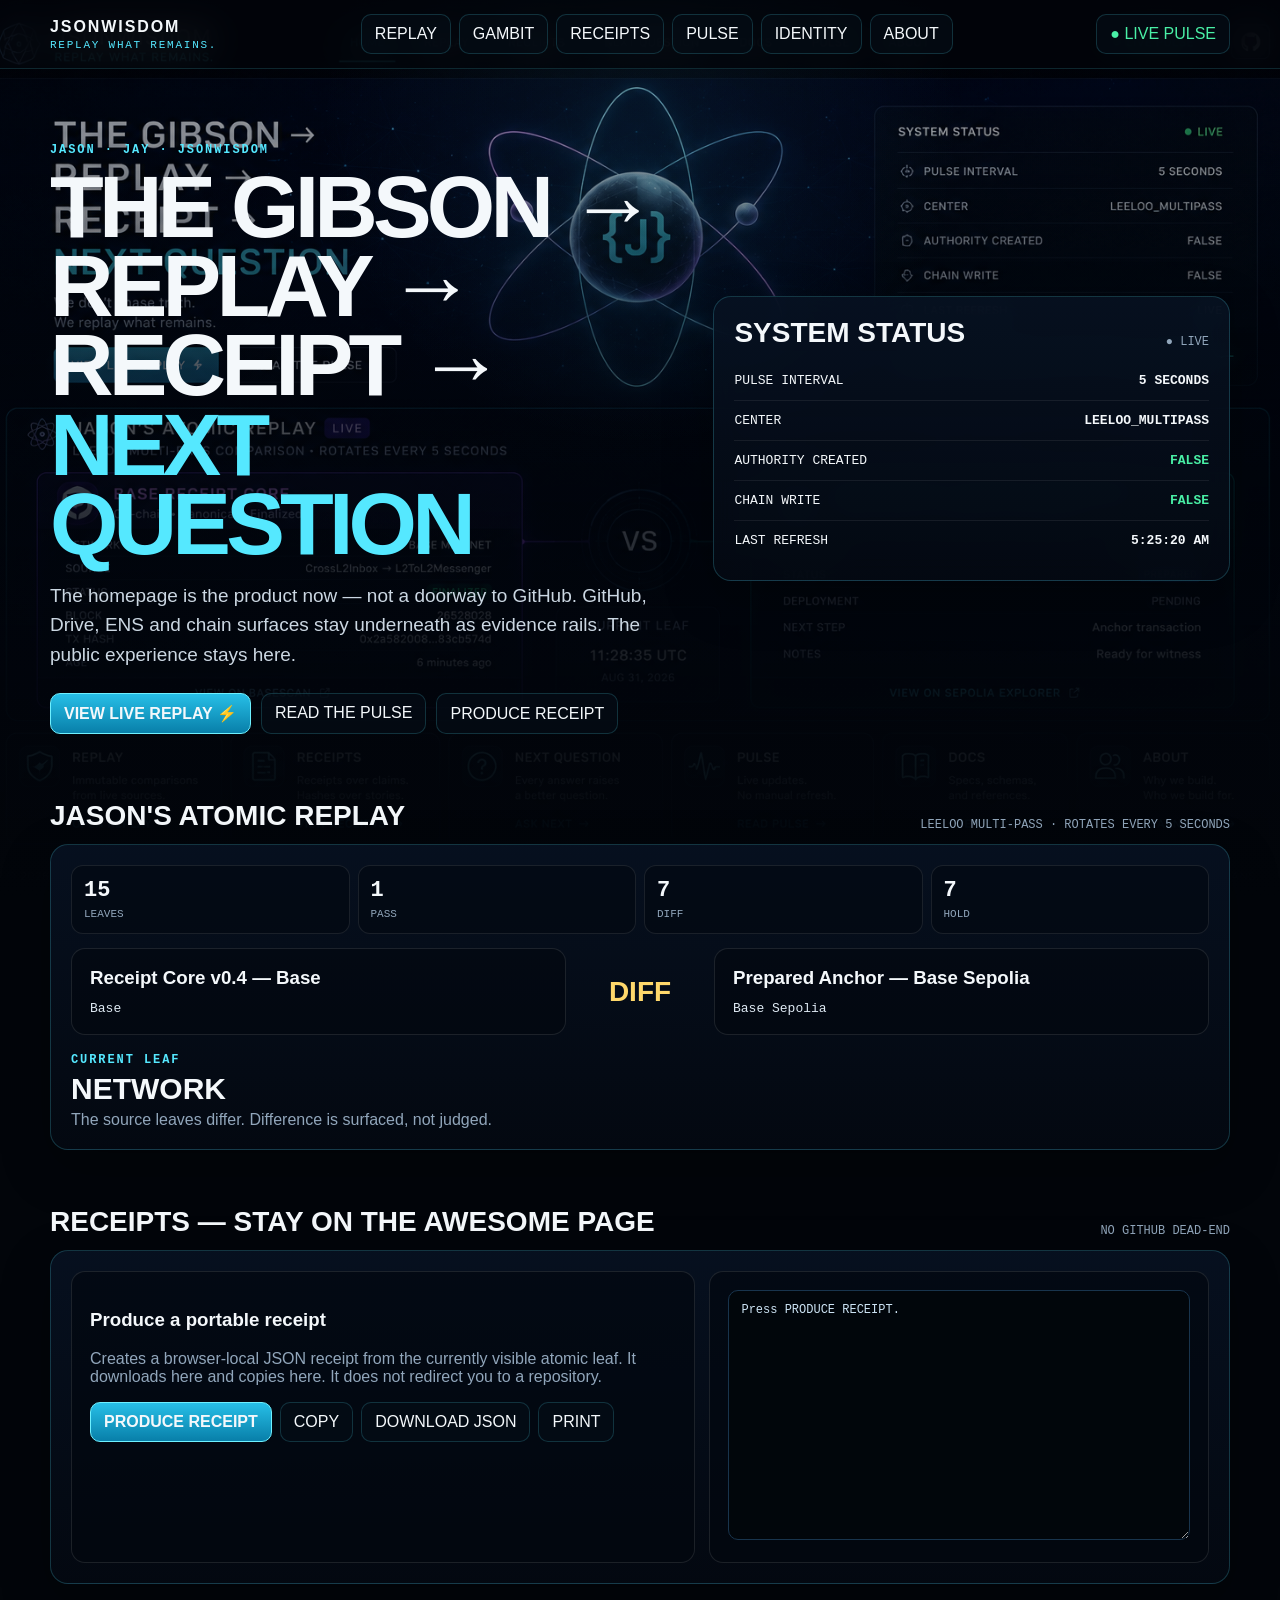
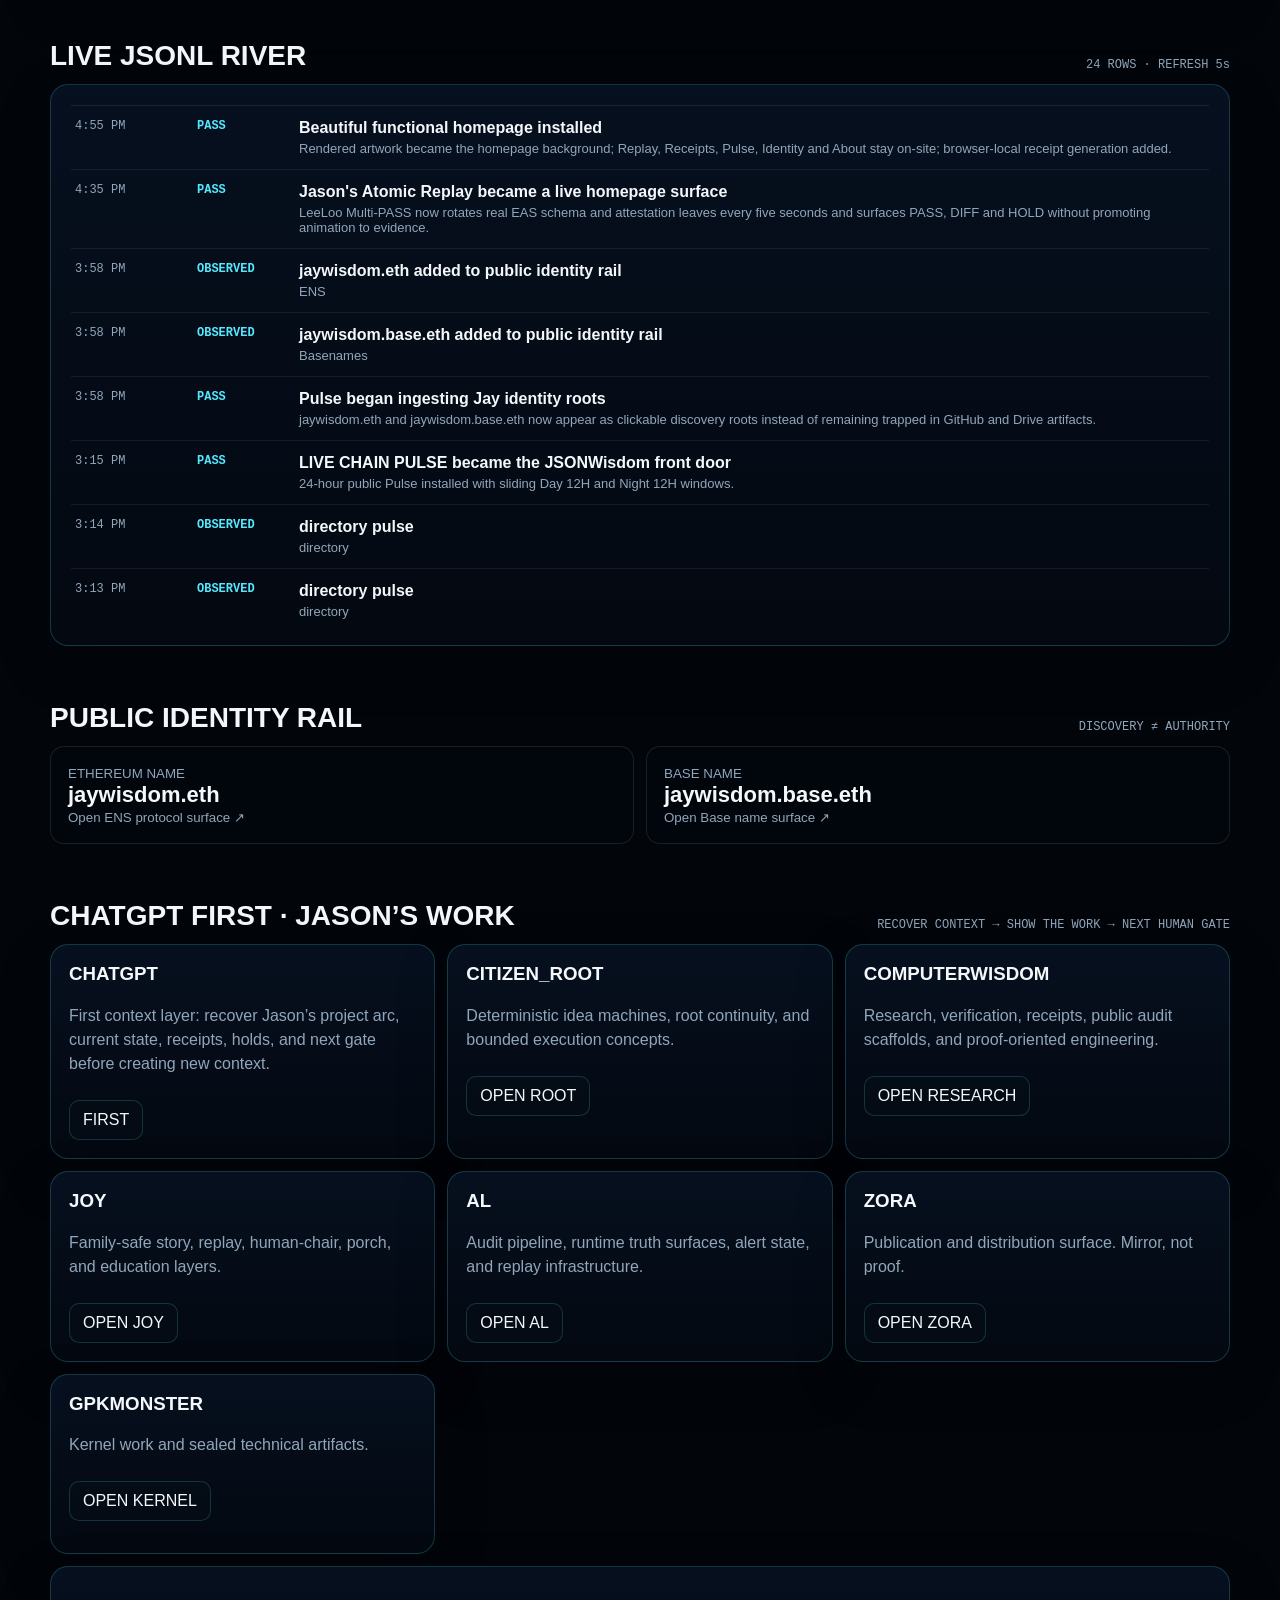
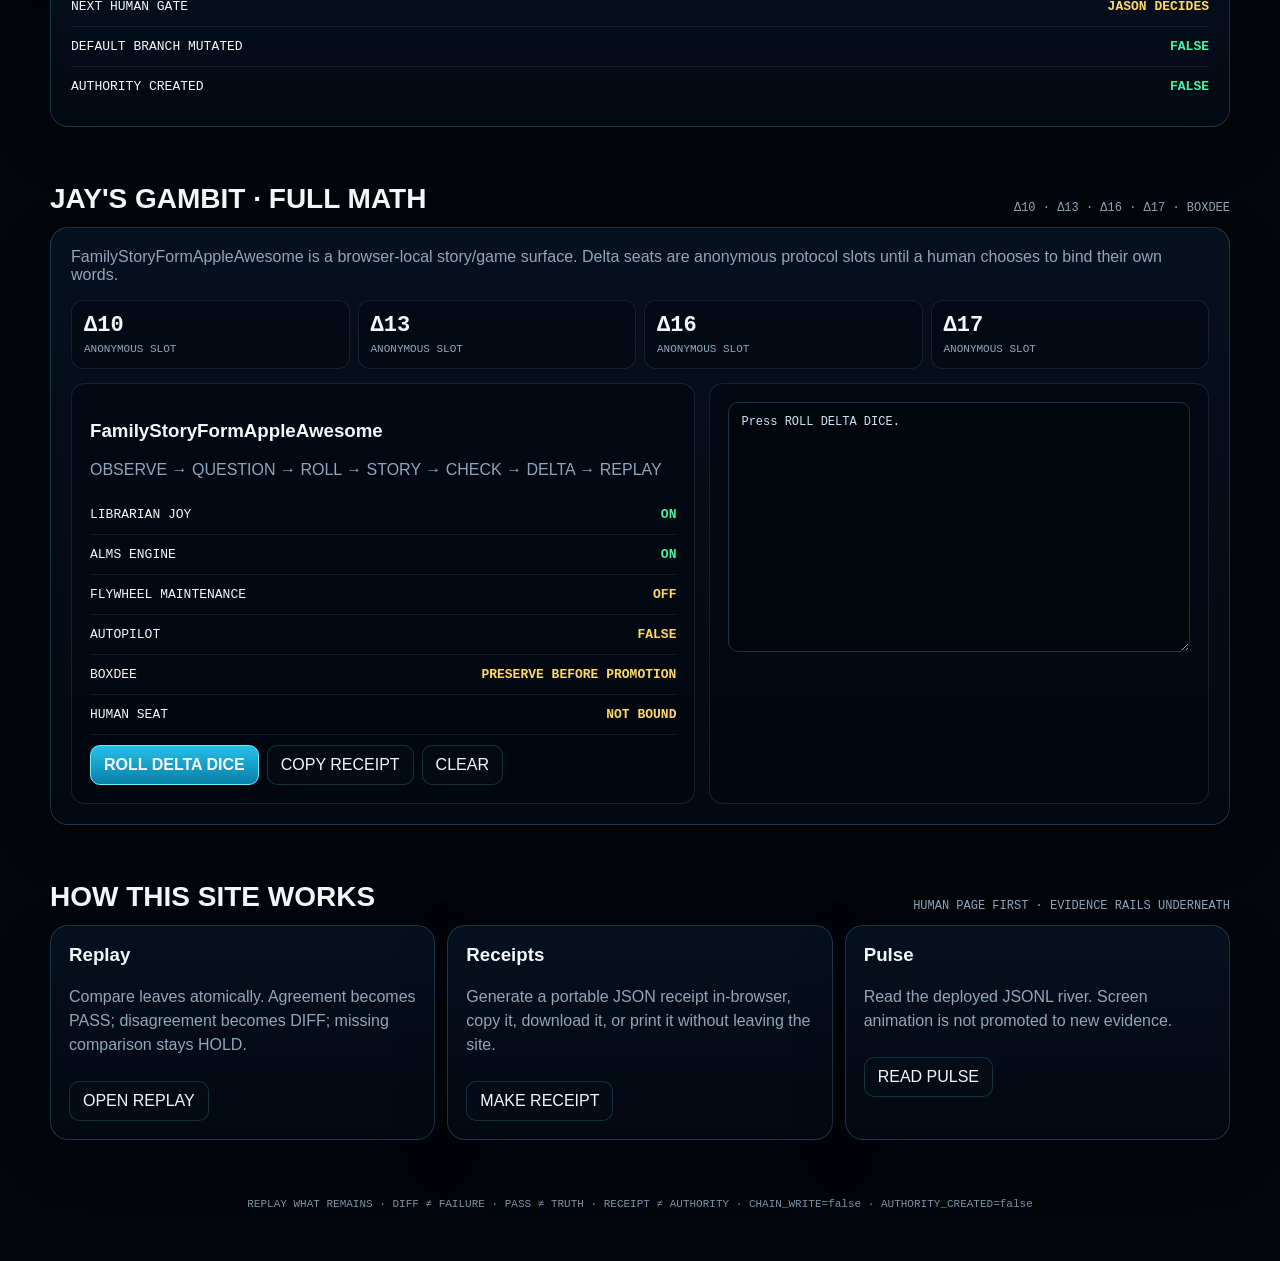
==== commit 0b9c20d3: "Put ChatGPT first in Jason's Work navigator" ====
--- a/index.html
+++ b/index.html
@@ -182,8 +182,9 @@
 
   
   <section class="section" id="work">
-    <div class="sectionhead"><h2>JAY WORK NAVIGATOR</h2><span>WHAT EXISTS · WHAT MOVED · WHAT NEEDS JASON</span></div>
+    <div class="sectionhead"><h2>CHATGPT FIRST · JASON’S WORK</h2><span>RECOVER CONTEXT → SHOW THE WORK → NEXT HUMAN GATE</span></div>
     <div class="cards" id="workNavigator">
+      <div class="card"><h3>CHATGPT</h3><p>First context layer: recover Jason’s project arc, current state, receipts, holds, and next gate before creating new context.</p><span class="btn" style="display:inline-block;cursor:default">FIRST</span></div>
       <div class="card"><h3>CITIZEN_ROOT</h3><p>Deterministic idea machines, root continuity, and bounded execution concepts.</p><a class="btn" href="https://github.com/jsonwisdom/CITIZEN_ROOT" target="_blank" rel="noopener">OPEN ROOT</a></div>
       <div class="card"><h3>COMPUTERWISDOM</h3><p>Research, verification, receipts, public audit scaffolds, and proof-oriented engineering.</p><a class="btn" href="https://github.com/jsonwisdom/COMPUTERWISDOM" target="_blank" rel="noopener">OPEN RESEARCH</a></div>
       <div class="card"><h3>JOY</h3><p>Family-safe story, replay, human-chair, porch, and education layers.</p><a class="btn" href="https://github.com/jsonwisdom/JOY" target="_blank" rel="noopener">OPEN JOY</a></div>
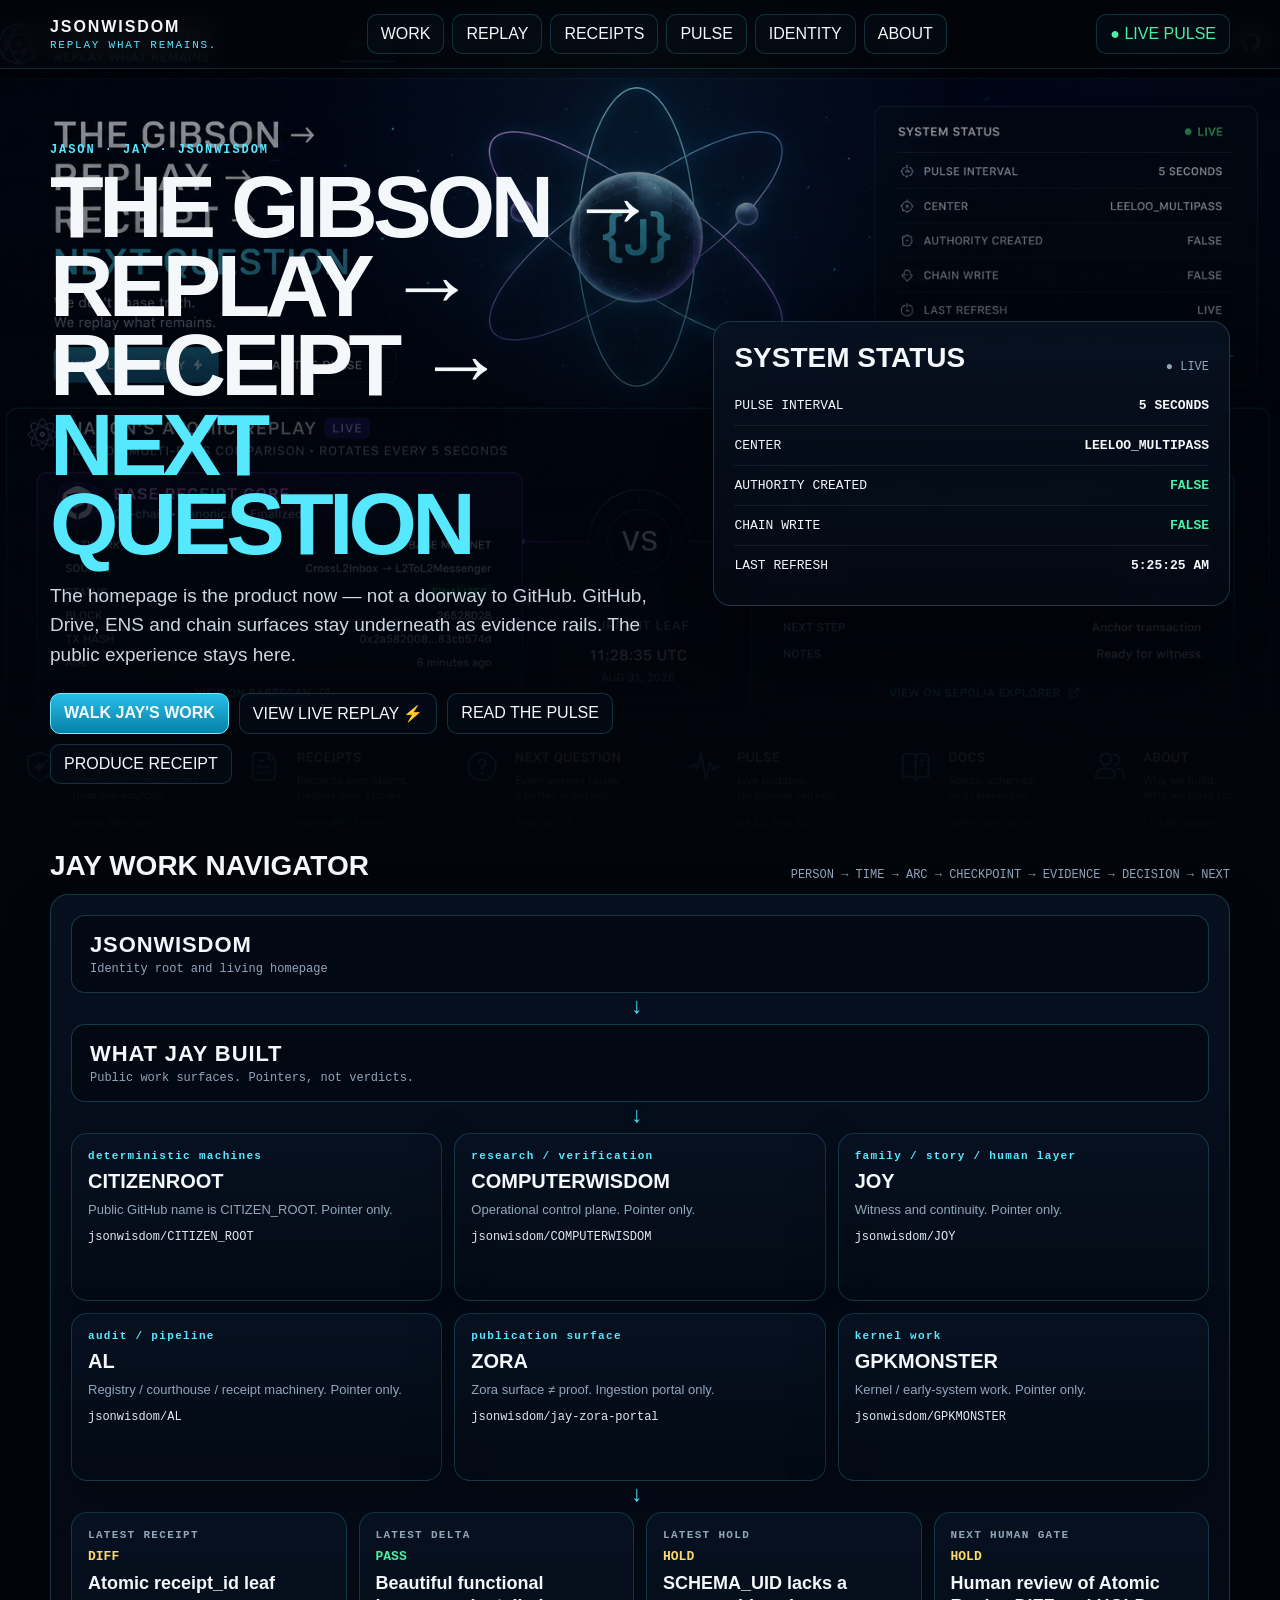
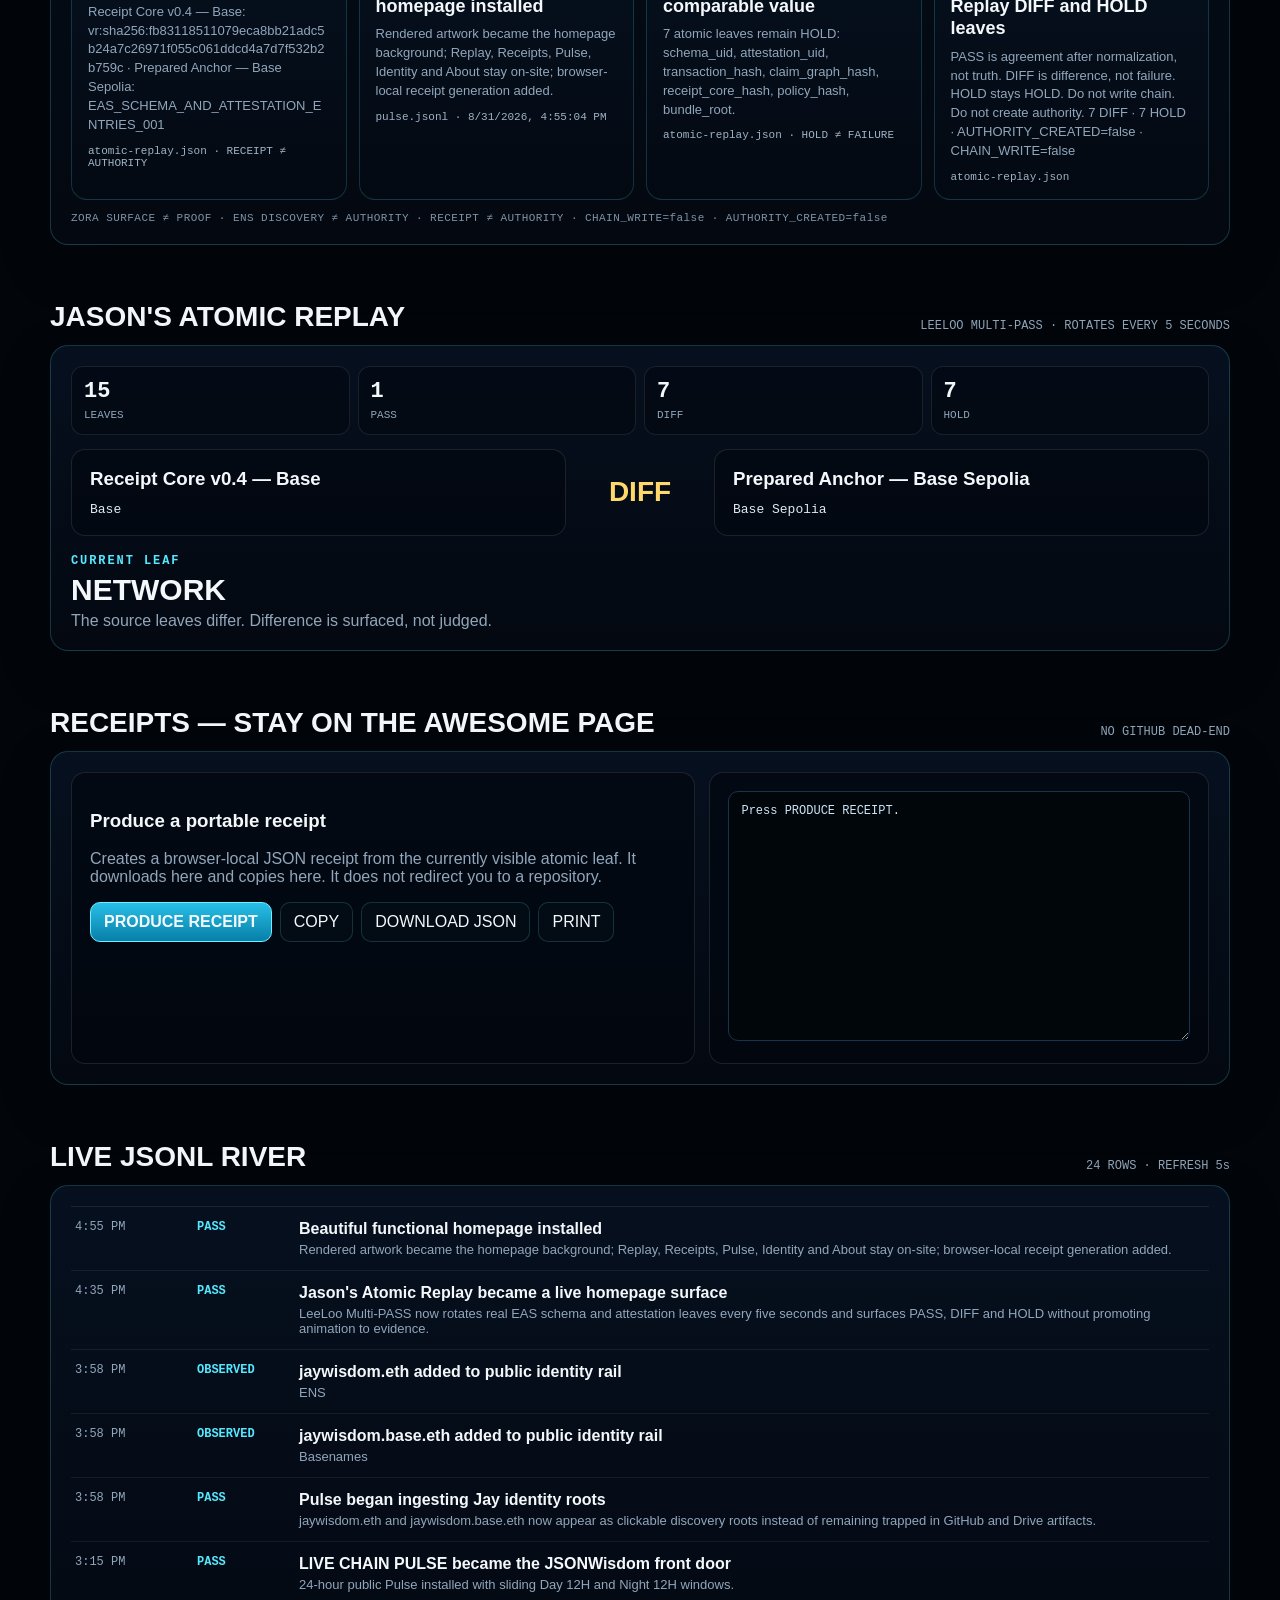
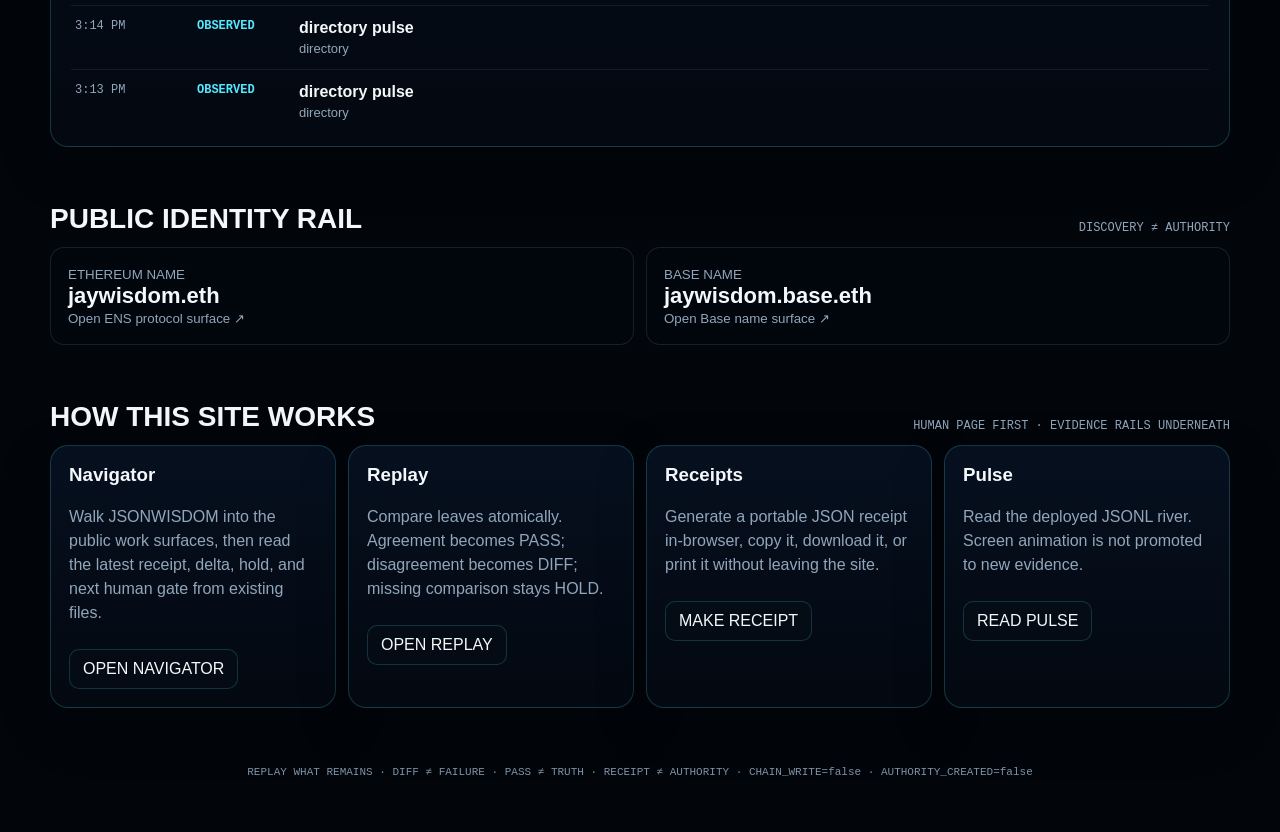
==== commit a7631550: "Add Jay Work Navigator to the JSONWisdom homepage (#39) Walk JSONWISDOM → what Jay built → the six p" ====
--- a/index.html
+++ b/index.html
@@ -40,6 +40,45 @@
 .links a,.btn{
   border:1px solid rgba(85,232,255,.18);background:rgba(5,13,23,.62);color:var(--text);
   padding:10px 13px;text-decoration:none;border-radius:10px;cursor:pointer;transition:.18s
+}
+.navdown{
+  text-align:center;color:var(--cyan);font:800 22px Consolas,monospace;
+  letter-spacing:.28em;padding:2px 0 4px;text-shadow:0 0 18px rgba(85,232,255,.28)
+}
+.navroot,.navwhat{
+  padding:16px 18px;border:1px solid rgba(85,232,255,.22);border-radius:14px;
+  background:rgba(2,8,16,.62)
+}
+.navroot b,.navwhat b{display:block;font-size:22px;letter-spacing:.04em}
+.navroot small,.navwhat small{color:var(--muted);font:12px Consolas,monospace}
+.workgrid{display:grid;grid-template-columns:repeat(3,1fr);gap:12px}
+.workcard{
+  display:block;padding:16px;min-height:168px;text-decoration:none;border-radius:16px;
+  border:1px solid rgba(85,232,255,.18);
+  background:linear-gradient(180deg,rgba(7,18,34,.87),rgba(4,10,19,.82));
+  box-shadow:0 18px 50px rgba(0,0,0,.28)
+}
+.workcard:hover{border-color:var(--cyan);transform:translateY(-1px);box-shadow:0 0 22px rgba(85,232,255,.12)}
+.workcard .role{color:var(--cyan);font:700 11px Consolas,monospace;letter-spacing:.12em;margin-bottom:8px}
+.workcard h3{margin:0 0 8px;font-size:20px}
+.workcard p{margin:0;color:var(--muted);line-height:1.45;font-size:13px}
+.workcard .repo{margin-top:10px;color:#dfeaf4;font:12px Consolas,monospace}
+.workcard.hold{border-color:rgba(255,216,107,.35)}
+.gates{display:grid;grid-template-columns:repeat(4,1fr);gap:12px}
+.gate{
+  padding:16px;border-radius:16px;min-height:168px;
+  border:1px solid rgba(85,232,255,.18);
+  background:linear-gradient(180deg,rgba(7,18,34,.87),rgba(4,10,19,.82))
+}
+.gate .k{color:var(--muted);font:700 11px Consolas,monospace;letter-spacing:.12em}
+.gate .badge{font:800 13px Consolas,monospace;margin:8px 0}
+.gate .badge.PASS{color:var(--green)} .gate .badge.DIFF{color:var(--yellow)}
+.gate .badge.HOLD{color:var(--yellow)} .gate .badge.OBSERVED{color:var(--cyan)}
+.gate h3{margin:0 0 8px;font-size:18px;line-height:1.25;overflow-wrap:anywhere}
+.gate p{margin:0;color:var(--muted);font-size:13px;line-height:1.45;overflow-wrap:anywhere}
+.gate .src{margin-top:10px;color:#9eb3c6;font:11px Consolas,monospace}
+.navbounds{
+  margin-top:12px;color:#7f93a7;font:11px Consolas,monospace;letter-spacing:.04em
 }
 .links a:hover,.btn:hover{border-color:var(--cyan);transform:translateY(-1px);box-shadow:0 0 22px rgba(85,232,255,.12)}
 .live{color:var(--green)}
@@ -73,7 +112,7 @@
 .metric{padding:12px;border:1px solid rgba(255,255,255,.09);border-radius:12px;background:rgba(2,8,16,.56)}
 .metric b{font:700 22px Consolas,monospace;display:block}.metric span{color:var(--muted);font:11px Consolas,monospace}
 #leafResult.PASS{color:var(--green)} #leafResult.DIFF{color:var(--yellow)} #leafResult.HOLD{color:var(--cyan)}
-.cards{display:grid;grid-template-columns:repeat(3,1fr);gap:12px}
+.cards{display:grid;grid-template-columns:repeat(auto-fit,minmax(240px,1fr));gap:12px}
 .card{padding:18px;min-height:180px}.card h3{margin-top:0}.card p{color:var(--muted);line-height:1.5}
 .card .btn{display:inline-block;margin-top:8px}
 .river{max-height:520px;overflow:auto;border-top:1px solid rgba(255,255,255,.08)}
@@ -92,9 +131,9 @@
 .toast.show{opacity:1;transform:none}
 @media(max-width:850px){
   .hero,.receiptShell{grid-template-columns:1fr}.atomicgrid{grid-template-columns:1fr}.vs{min-height:54px}
-  .cards{grid-template-columns:1fr 1fr}.atomicMeta{grid-template-columns:1fr 1fr}.links{display:none}
-}
-@media(max-width:560px){.cards,.ensgrid{grid-template-columns:1fr}.event{grid-template-columns:72px 1fr}.event .body{grid-column:1/-1}}
+  .cards,.workgrid,.gates{grid-template-columns:1fr 1fr}.atomicMeta{grid-template-columns:1fr 1fr}.links{display:none}
+}
+@media(max-width:560px){.cards,.ensgrid,.workgrid,.gates{grid-template-columns:1fr}.event{grid-template-columns:72px 1fr}.event .body{grid-column:1/-1}}
 </style>
 </head>
 <body>
@@ -102,7 +141,7 @@
   <div class="wrap nav">
     <a class="brand" href="#home">JSONWISDOM<small>REPLAY WHAT REMAINS.</small></a>
     <div class="links">
-      <a href="#replay">REPLAY</a><a href="#gambit">GAMBIT</a><a href="#receipts">RECEIPTS</a><a href="#pulse">PULSE</a><a href="#identity">IDENTITY</a><a href="#about">ABOUT</a>
+      <a href="#navigator">WORK</a><a href="#replay">REPLAY</a><a href="#receipts">RECEIPTS</a><a href="#pulse">PULSE</a><a href="#identity">IDENTITY</a><a href="#about">ABOUT</a>
     </div>
     <a class="btn live" href="#pulse">● LIVE PULSE</a>
   </div>
@@ -115,7 +154,8 @@
       <h1>THE GIBSON →<br>REPLAY →<br>RECEIPT →<br><span>NEXT QUESTION</span></h1>
       <div class="lead">The homepage is the product now — not a doorway to GitHub. GitHub, Drive, ENS and chain surfaces stay underneath as evidence rails. The public experience stays here.</div>
       <div class="actions">
-        <a class="btn primary" href="#replay">VIEW LIVE REPLAY ⚡</a>
+        <a class="btn primary" href="#navigator">WALK JAY'S WORK</a>
+        <a class="btn" href="#replay">VIEW LIVE REPLAY ⚡</a>
         <a class="btn" href="#pulse">READ THE PULSE</a>
         <button class="btn" id="makeReceiptTop">PRODUCE RECEIPT</button>
       </div>
@@ -127,6 +167,28 @@
       <div class="statusrow"><span>AUTHORITY CREATED</span><b class="ok">FALSE</b></div>
       <div class="statusrow"><span>CHAIN WRITE</span><b class="ok">FALSE</b></div>
       <div class="statusrow"><span>LAST REFRESH</span><b id="lastRefresh">WAITING</b></div>
+    </div>
+  </section>
+
+  <section class="section" id="navigator">
+    <div class="sectionhead">
+      <h2>JAY WORK NAVIGATOR</h2>
+      <span>PERSON → TIME → ARC → CHECKPOINT → EVIDENCE → DECISION → NEXT</span>
+    </div>
+    <div class="panel">
+      <div id="navRoot" class="navroot"><b>JSONWISDOM</b><small>Identity root and living homepage. Narration + pointers only.</small></div>
+      <div class="navdown" aria-hidden="true">↓</div>
+      <div id="navWhat" class="navwhat"><b>WHAT JAY BUILT</b><small>Public work surfaces. Pointers, not verdicts.</small></div>
+      <div class="navdown" aria-hidden="true">↓</div>
+      <div id="navWorks" class="workgrid"></div>
+      <div class="navdown" aria-hidden="true">↓</div>
+      <div id="navGates" class="gates">
+        <div class="gate" id="gateReceipt"><div class="k">LATEST RECEIPT</div><div class="badge HOLD" id="receiptBadge">HOLD</div><h3 id="receiptHead">WAITING</h3><p id="receiptDetail">Reading atomic-replay.json and pulse.jsonl.</p><div class="src" id="receiptSrc">SOURCE PENDING</div></div>
+        <div class="gate" id="gateDelta"><div class="k">LATEST DELTA</div><div class="badge HOLD" id="deltaBadge">HOLD</div><h3 id="deltaHead">WAITING</h3><p id="deltaDetail">Reading pulse.jsonl.</p><div class="src" id="deltaSrc">SOURCE PENDING</div></div>
+        <div class="gate" id="gateHold"><div class="k">LATEST HOLD</div><div class="badge HOLD" id="holdBadge">HOLD</div><h3 id="holdHead">WAITING</h3><p id="holdDetail">Reading atomic-replay.json.</p><div class="src" id="holdSrc">SOURCE PENDING</div></div>
+        <div class="gate" id="gateNext"><div class="k">NEXT HUMAN GATE</div><div class="badge HOLD" id="nextBadge">HOLD</div><h3 id="nextHead">WAITING</h3><p id="nextDetail">Human review remains open. Authority is not created.</p><div class="src" id="nextSrc">SOURCE PENDING</div></div>
+      </div>
+      <div class="navbounds">ZORA SURFACE ≠ PROOF · ENS DISCOVERY ≠ AUTHORITY · RECEIPT ≠ AUTHORITY · CHAIN_WRITE=false · AUTHORITY_CREATED=false</div>
     </div>
   </section>
 
@@ -180,62 +242,10 @@
     </div>
   </section>
 
-  
-  <section class="section" id="work">
-    <div class="sectionhead"><h2>CHATGPT FIRST · JASON’S WORK</h2><span>RECOVER CONTEXT → SHOW THE WORK → NEXT HUMAN GATE</span></div>
-    <div class="cards" id="workNavigator">
-      <div class="card"><h3>CHATGPT</h3><p>First context layer: recover Jason’s project arc, current state, receipts, holds, and next gate before creating new context.</p><span class="btn" style="display:inline-block;cursor:default">FIRST</span></div>
-      <div class="card"><h3>CITIZEN_ROOT</h3><p>Deterministic idea machines, root continuity, and bounded execution concepts.</p><a class="btn" href="https://github.com/jsonwisdom/CITIZEN_ROOT" target="_blank" rel="noopener">OPEN ROOT</a></div>
-      <div class="card"><h3>COMPUTERWISDOM</h3><p>Research, verification, receipts, public audit scaffolds, and proof-oriented engineering.</p><a class="btn" href="https://github.com/jsonwisdom/COMPUTERWISDOM" target="_blank" rel="noopener">OPEN RESEARCH</a></div>
-      <div class="card"><h3>JOY</h3><p>Family-safe story, replay, human-chair, porch, and education layers.</p><a class="btn" href="https://github.com/jsonwisdom/JOY" target="_blank" rel="noopener">OPEN JOY</a></div>
-      <div class="card"><h3>AL</h3><p>Audit pipeline, runtime truth surfaces, alert state, and replay infrastructure.</p><a class="btn" href="https://github.com/jsonwisdom/AL" target="_blank" rel="noopener">OPEN AL</a></div>
-      <div class="card"><h3>ZORA</h3><p>Publication and distribution surface. Mirror, not proof.</p><a class="btn" href="https://github.com/jsonwisdom/jay-zora-portal" target="_blank" rel="noopener">OPEN ZORA</a></div>
-      <div class="card"><h3>GPKMONSTER</h3><p>Kernel work and sealed technical artifacts.</p><a class="btn" href="https://github.com/jsonwisdom/GPKMONSTER" target="_blank" rel="noopener">OPEN KERNEL</a></div>
-    </div>
-    <div class="panel" style="margin-top:12px">
-      <div class="statusrow"><span>NEXT HUMAN GATE</span><b class="hold">JASON DECIDES</b></div>
-      <div class="statusrow"><span>DEFAULT BRANCH MUTATED</span><b class="ok">FALSE</b></div>
-      <div class="statusrow"><span>AUTHORITY CREATED</span><b class="ok">FALSE</b></div>
-    </div>
-  </section>
-
-
-  <section class="section" id="gambit">
-    <div class="sectionhead"><h2>JAY'S GAMBIT · FULL MATH</h2><span>Δ10 · Δ13 · Δ16 · Δ17 · BOXDEE</span></div>
-    <div class="panel">
-      <p style="color:var(--muted);margin-top:0">FamilyStoryFormAppleAwesome is a browser-local story/game surface. Delta seats are anonymous protocol slots until a human chooses to bind their own words.</p>
-      <div class="atomicMeta">
-        <div class="metric"><b>Δ10</b><span>ANONYMOUS SLOT</span></div>
-        <div class="metric"><b>Δ13</b><span>ANONYMOUS SLOT</span></div>
-        <div class="metric"><b>Δ16</b><span>ANONYMOUS SLOT</span></div>
-        <div class="metric"><b>Δ17</b><span>ANONYMOUS SLOT</span></div>
-      </div>
-      <div class="receiptShell">
-        <div class="receiptBox">
-          <h3>FamilyStoryFormAppleAwesome</h3>
-          <p style="color:var(--muted)">OBSERVE → QUESTION → ROLL → STORY → CHECK → DELTA → REPLAY</p>
-          <div class="statusrow"><span>LIBRARIAN JOY</span><b class="ok">ON</b></div>
-          <div class="statusrow"><span>ALMS ENGINE</span><b class="ok">ON</b></div>
-          <div class="statusrow"><span>FLYWHEEL MAINTENANCE</span><b class="hold">OFF</b></div>
-          <div class="statusrow"><span>AUTOPILOT</span><b class="hold">FALSE</b></div>
-          <div class="statusrow"><span>BOXDEE</span><b class="hold">PRESERVE BEFORE PROMOTION</b></div>
-          <div class="statusrow"><span>HUMAN SEAT</span><b class="hold">NOT BOUND</b></div>
-          <div class="receiptActions">
-            <button class="btn primary" id="rollGambit">ROLL DELTA DICE</button>
-            <button class="btn" id="copyGambit">COPY RECEIPT</button>
-            <button class="btn" id="clearGambit">CLEAR</button>
-          </div>
-        </div>
-        <div class="receiptBox">
-          <textarea id="gambitReceipt" spellcheck="false" aria-label="Gambit receipt">Press ROLL DELTA DICE.</textarea>
-        </div>
-      </div>
-    </div>
-  </section>
-
-<section class="section" id="about">
+  <section class="section" id="about">
     <div class="sectionhead"><h2>HOW THIS SITE WORKS</h2><span>HUMAN PAGE FIRST · EVIDENCE RAILS UNDERNEATH</span></div>
     <div class="cards">
+      <div class="card"><h3>Navigator</h3><p>Walk JSONWISDOM into the public work surfaces, then read the latest receipt, delta, hold, and next human gate from existing files.</p><a class="btn" href="#navigator">OPEN NAVIGATOR</a></div>
       <div class="card"><h3>Replay</h3><p>Compare leaves atomically. Agreement becomes PASS; disagreement becomes DIFF; missing comparison stays HOLD.</p><a class="btn" href="#replay">OPEN REPLAY</a></div>
       <div class="card"><h3>Receipts</h3><p>Generate a portable JSON receipt in-browser, copy it, download it, or print it without leaving the site.</p><a class="btn" href="#receipts">MAKE RECEIPT</a></div>
       <div class="card"><h3>Pulse</h3><p>Read the deployed JSONL river. Screen animation is not promoted to new evidence.</p><a class="btn" href="#pulse">READ PULSE</a></div>
@@ -247,12 +257,82 @@
 <div class="toast" id="toast">COPIED</div>
 
 <script>
-const S={atomic:null,leaves:[],i:0,current:null,receipt:null};
+const S={atomic:null,leaves:[],i:0,current:null,receipt:null,pulse:[],nav:null};
 const $=s=>document.querySelector(s);
 function norm(v){if(v===undefined||v===null||v==="")return null;if(typeof v==="boolean")return v?"TRUE":"FALSE";return String(v)}
 function cmp(a,b){const A=norm(a),B=norm(b);if(A===null||B===null)return"HOLD";return A===B?"PASS":"DIFF"}
 function esc(v){return String(v??"").replaceAll("&","&amp;").replaceAll("<","&lt;").replaceAll(">","&gt;")}
 function toast(t){const el=$("#toast");el.textContent=t;el.classList.add("show");setTimeout(()=>el.classList.remove("show"),1600)}
+function stamp(ts){const n=Date.parse(ts||0);return Number.isFinite(n)?new Date(n).toLocaleString():"NO TIMESTAMP"}
+function setGate(prefix,status,head,detail,src){
+  const badge=$(`#${prefix}Badge`);
+  badge.textContent=status;badge.className="badge "+status;
+  $(`#${prefix}Head`).textContent=head;
+  $(`#${prefix}Detail`).textContent=detail;
+  $(`#${prefix}Src`).textContent=src;
+}
+function renderNavNodes(){
+  if(!S.nav)return;
+  const root=S.nav.root||{}, what=S.nav.what_jay_built||{};
+  $("#navRoot").innerHTML=`<b>${esc(root.label||"JSONWISDOM")}</b><small>${esc(root.role||"Identity root and living homepage. Narration + pointers only.")}</small>`;
+  $("#navWhat").innerHTML=`<b>${esc(what.label||"WHAT JAY BUILT")}</b><small>${esc(what.role||"Public work surfaces. Pointers, not verdicts.")}</small>`;
+  const nodes=Array.isArray(S.nav.nodes)?S.nav.nodes:[];
+  $("#navWorks").innerHTML=nodes.map(n=>{
+    const href=n.href&&String(n.href).startsWith("https://github.com/jsonwisdom/")?n.href:"";
+    const body=`<div class="role">${esc(n.role||"POINTER")}</div><h3>${esc(n.label||n.id||"HOLD")}</h3><p>${esc(n.note||"Pointer only. Not proof.")}</p><div class="repo">${esc(n.repo||"NO PUBLIC REPO")}</div>`;
+    return href
+      ? `<a class="workcard" href="${esc(href)}" target="_blank" rel="noopener">${body}</a>`
+      : `<div class="workcard hold">${body}<p>HOLD — no verified public repo pointer.</p></div>`;
+  }).join("")||"<div class='workcard hold'><h3>HOLD</h3><p>Navigator node list missing.</p></div>";
+}
+function renderNavGates(){
+  const rows=S.pulse.slice().sort((a,b)=>Date.parse(b.timestamp||0)-Date.parse(a.timestamp||0));
+  const receiptPulse=rows.find(e=>/receipt/i.test(`${e.headline||""} ${e.event||""} ${e.kind||""} ${e.detail||""}`));
+  if(S.receipt){
+    setGate("receipt",S.receipt.result||"OBSERVED",`Browser receipt · ${S.receipt.leaf||"leaf"}`,
+      `Local portable JSON. ${S.receipt.rule||"Receipt ≠ authority."}`,"THIS SESSION · RECEIPT ≠ AUTHORITY");
+  }else if(S.atomic){
+    const [a,b]=S.atomic.sources;
+    const result=cmp(a.state.receipt_id,b.state.receipt_id);
+    setGate("receipt",result,"Atomic receipt_id leaf",
+      `${a.label}: ${norm(a.state.receipt_id)??"NOT PRESENT"} · ${b.label}: ${norm(b.state.receipt_id)??"NOT PRESENT"}`,
+      "atomic-replay.json · RECEIPT ≠ AUTHORITY");
+  }else if(receiptPulse){
+    setGate("receipt",String(receiptPulse.status||"OBSERVED").toUpperCase(),receiptPulse.headline||receiptPulse.event||"Observed receipt mention",
+      receiptPulse.detail||receiptPulse.source||"Pulse mentioned a receipt. That is not authority.",
+      `pulse.jsonl · ${stamp(receiptPulse.timestamp)}`);
+  }else{
+    setGate("receipt","HOLD","No receipt row yet","Absence of a receipt row is not PASS.","pulse.jsonl + atomic-replay.json");
+  }
+
+  const delta=rows.find(e=>String(e.kind||"").toLowerCase()==="delta")||rows.find(e=>e.headline)||null;
+  if(delta){
+    setGate("delta",String(delta.status||"OBSERVED").toUpperCase(),delta.headline||delta.event||"Observed delta",
+      delta.detail||delta.source||"Pulse delta. Not promoted to proof.",`pulse.jsonl · ${stamp(delta.timestamp)}`);
+  }else{
+    setGate("delta","HOLD","No delta row yet","pulse.jsonl has no kind=delta row. Absence is not PASS.","pulse.jsonl");
+  }
+
+  const pulseHold=rows.find(e=>String(e.status||"").toUpperCase()==="HOLD");
+  const holdLeaves=S.leaves.filter(x=>x.result==="HOLD");
+  if(pulseHold){
+    setGate("hold","HOLD",pulseHold.headline||pulseHold.event||"Pulse HOLD",
+      pulseHold.detail||"HOLD remains HOLD.",`pulse.jsonl · ${stamp(pulseHold.timestamp)}`);
+  }else if(holdLeaves.length){
+    setGate("hold","HOLD",`${holdLeaves[0].field.toUpperCase()} lacks a comparable value`,
+      `${holdLeaves.length} atomic leaves remain HOLD: ${holdLeaves.map(x=>x.field).join(", ")}.`,
+      "atomic-replay.json · HOLD ≠ FAILURE");
+  }else{
+    setGate("hold","HOLD","No HOLD row to close","No pulse HOLD and no atomic HOLD leaf. That does not create PASS or authority.","pulse.jsonl + atomic-replay.json");
+  }
+
+  const gate=S.nav&&S.nav.next_human_gate?S.nav.next_human_gate:{};
+  const diffs=S.leaves.filter(x=>x.result==="DIFF");
+  const counts=`${diffs.length} DIFF · ${holdLeaves.length} HOLD · AUTHORITY_CREATED=false · CHAIN_WRITE=false`;
+  setGate("next",String(gate.status||"HOLD").toUpperCase(),gate.label||"Human review remains open",
+    `${gate.detail||"Do not write chain. Do not create authority."} ${S.leaves.length?counts:""}`.trim(),
+    gate.source||"navigator-status.json");
+}
 function buildLeaves(){
   const [a,b]=S.atomic.sources;
   S.leaves=S.atomic.comparison.fields.map(field=>({field,a:a.state[field],b:b.state[field],result:cmp(a.state[field],b.state[field])}));
@@ -273,59 +353,28 @@
   try{
     const r=await fetch("atomic-replay.json?ts="+Date.now(),{cache:"no-store"}); if(!r.ok)throw new Error("HTTP "+r.status);
     S.atomic=await r.json();buildLeaves();renderCounts();if(!S.current)renderAtomic();$("#lastRefresh").textContent=new Date().toLocaleTimeString();
-  }catch(e){$("#lastRefresh").textContent="HOLD"}
+    renderNavGates();
+  }catch(e){$("#lastRefresh").textContent="HOLD";renderNavGates()}
 }
 async function loadPulse(){
   try{
     const r=await fetch("pulse.jsonl?ts="+Date.now(),{cache:"no-store"});if(!r.ok)throw new Error("HTTP "+r.status);
     const raw=await r.text(), rows=raw.split(/\r?\n/).filter(Boolean).map(line=>{try{return JSON.parse(line)}catch{return null}}).filter(Boolean);
-    const latest=rows.sort((a,b)=>Date.parse(b.timestamp||0)-Date.parse(a.timestamp||0)).slice(0,40);
+    S.pulse=rows;
+    const latest=rows.slice().sort((a,b)=>Date.parse(b.timestamp||0)-Date.parse(a.timestamp||0)).slice(0,40);
     $("#river").innerHTML=latest.map(e=>`<div class="event"><div class="time">${esc(new Date(e.timestamp).toLocaleTimeString([], {hour:"numeric",minute:"2-digit"}))}</div><div class="kind">${esc(String(e.status||e.kind||"OBSERVED").toUpperCase())}</div><div class="body"><h4>${esc(e.headline||e.event||"Observed event")}</h4><p>${esc(e.detail||e.source||"")}</p></div></div>`).join("")||"<div class='event'>WAITING FOR JSONL…</div>";
     $("#pulseStatus").textContent=`${rows.length} ROWS · REFRESH 5s`;
-  }catch(e){$("#pulseStatus").textContent="HOLD · "+e.message}
-}
-
-const G={slots:[10,13,16,17],last:null};
-function rollGambit(){
-  const r=new Uint32Array(2);crypto.getRandomValues(r);
-  const seat=G.slots[r[0]%G.slots.length];
-  const die=(r[1]%6)+1;
-  G.last={
-    spec:"JAYS_GAMBIT_FULL_MATH_V1",
-    form:"FamilyStoryFormAppleAwesome",
-    participant:{type:"ANONYMOUS_PROTOCOL_SLOT",delta_id:seat,human_bound:false},
-    dice:{sides:6,result:die,delta_total:seat+die},
-    librarian_joy:{
-      default:"ON",
-      mode:"suggestions_during_gameplay",
-      alms_engine:"ON",
-      flywheel_maintenance:"OFF",
-      autopilot:false,
-      authority:false,
-      no_fake_green:true
-    },
-    boxdee:{
-      preserve_before_promotion:true,
-      receipt_before_promotion:true,
-      human_gate:"REQUIRED"
-    },
-    full_math:[
-      "SLOT != PERSON",
-      "ROLL != CONSENT",
-      "STORY != FACT",
-      "MEMORY != RECEIPT",
-      "RESULT != AUTHORITY"
-    ],
-    route:"HOLD_UNTIL_HUMAN_BINDS_OWN_WORDS",
-    authority_created:false
-  };
-  $("#gambitReceipt").value=JSON.stringify(G.last,null,2);
-  toast("GAMBIT ROLLED");
-}
-$("#rollGambit").onclick=rollGambit;
-$("#copyGambit").onclick=async()=>{if(!G.last)rollGambit();await navigator.clipboard.writeText($("#gambitReceipt").value);toast("GAMBIT COPIED")};
-$("#clearGambit").onclick=()=>{G.last=null;$("#gambitReceipt").value="Press ROLL DELTA DICE.";toast("CLEARED")};
-
+    renderNavGates();
+  }catch(e){$("#pulseStatus").textContent="HOLD · "+e.message;renderNavGates()}
+}
+async function loadNav(){
+  try{
+    const r=await fetch("navigator-status.json?ts="+Date.now(),{cache:"no-store"});if(!r.ok)throw new Error("HTTP "+r.status);
+    S.nav=await r.json();renderNavNodes();renderNavGates();
+  }catch(e){
+    $("#navWorks").innerHTML=`<div class="workcard hold"><h3>HOLD</h3><p>Navigator map could not load. ${esc(e.message)}</p></div>`;
+  }
+}
 function makeReceipt(){
   if(!S.current||!S.atomic)return;
   const [a,b]=S.atomic.sources;
@@ -341,13 +390,14 @@
     chain_write:false,authority_created:false
   };
   $("#receiptText").value=JSON.stringify(S.receipt,null,2);toast("RECEIPT PRODUCED");
+  renderNavGates();
   location.hash="#receipts";
 }
 $("#produceReceipt").onclick=makeReceipt;$("#makeReceiptTop").onclick=makeReceipt;
 $("#copyReceipt").onclick=async()=>{if(!S.receipt)makeReceipt();await navigator.clipboard.writeText($("#receiptText").value);toast("COPIED")};
 $("#downloadReceipt").onclick=()=>{if(!S.receipt)makeReceipt();const blob=new Blob([$("#receiptText").value],{type:"application/json"}),a=document.createElement("a");a.href=URL.createObjectURL(blob);a.download=`jsonwisdom-receipt-${Date.now()}.json`;a.click();URL.revokeObjectURL(a.href);toast("DOWNLOADED")};
 $("#printReceipt").onclick=()=>window.print();
-loadAtomic();loadPulse();setInterval(()=>{if(S.atomic)renderAtomic();loadAtomic();loadPulse()},5000);
+loadNav();loadAtomic();loadPulse();setInterval(()=>{if(S.atomic)renderAtomic();loadAtomic();loadPulse()},5000);
 </script>
 </body>
 </html>
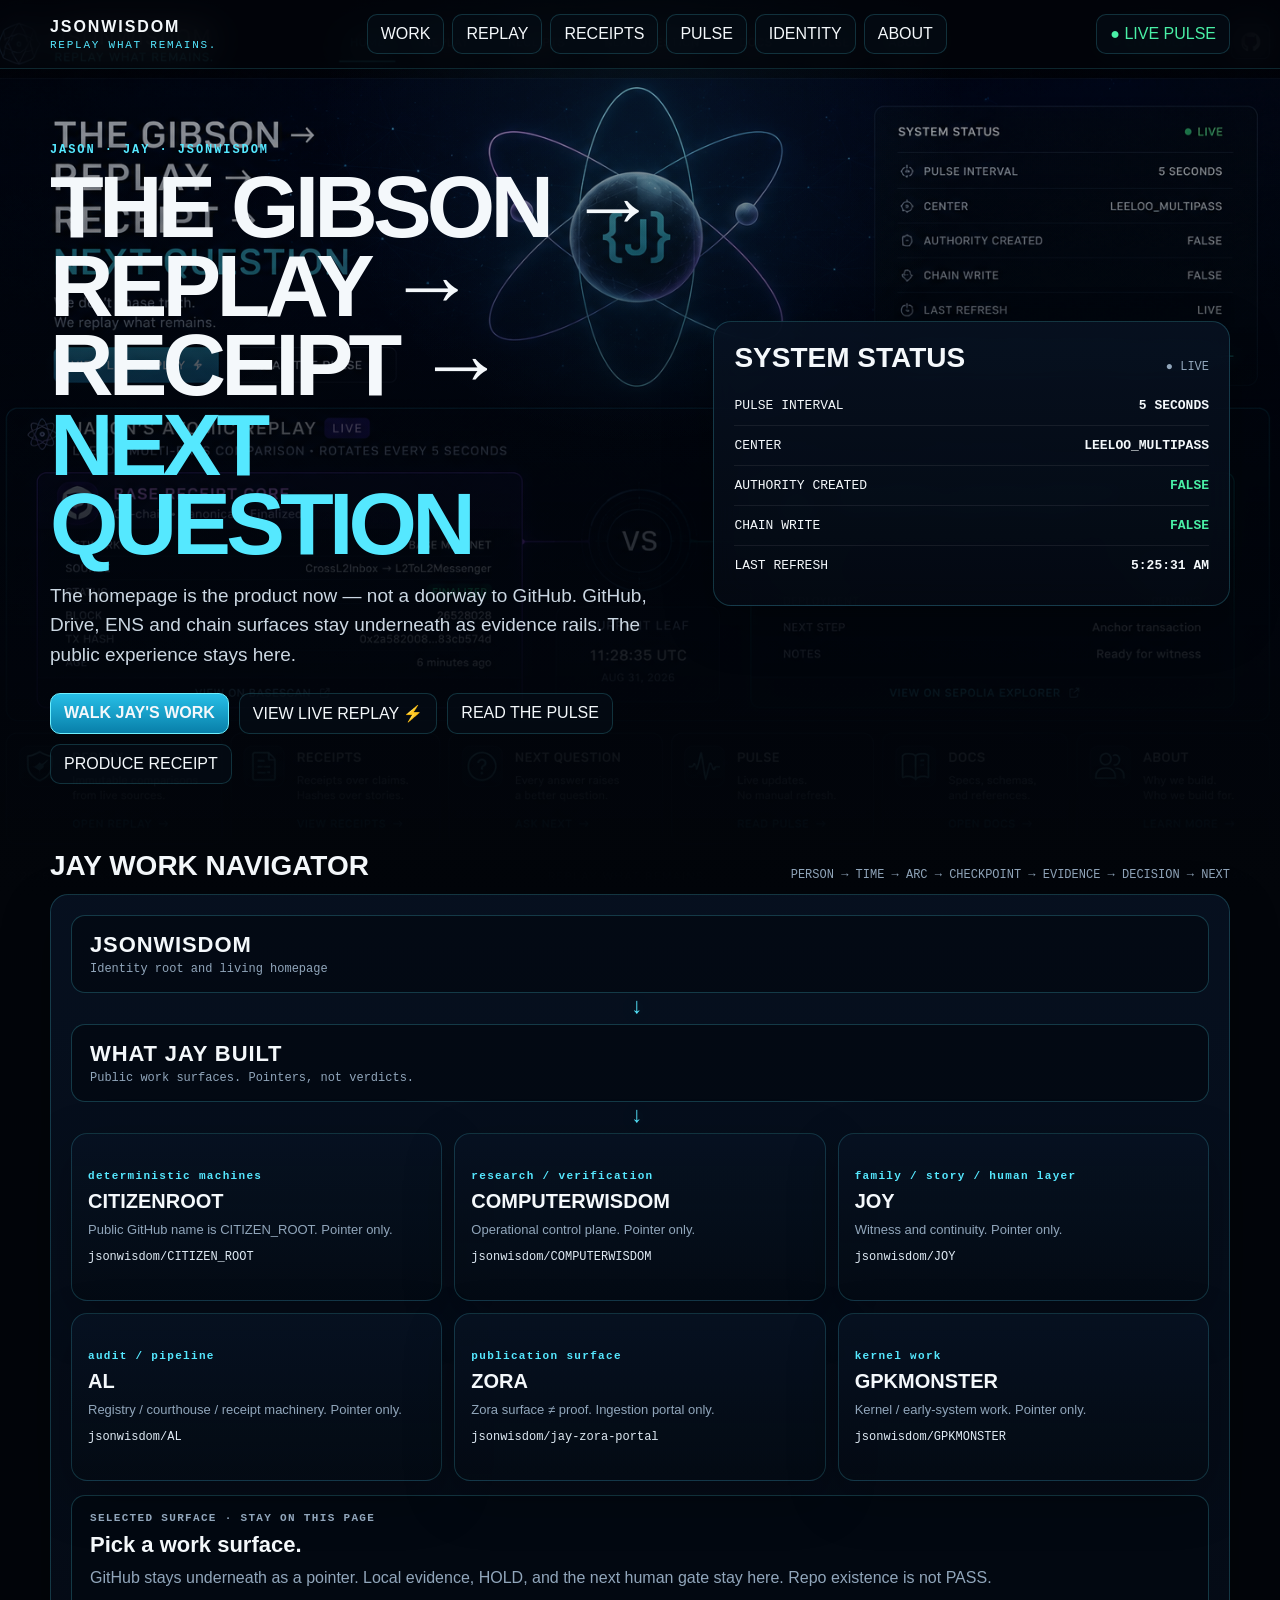
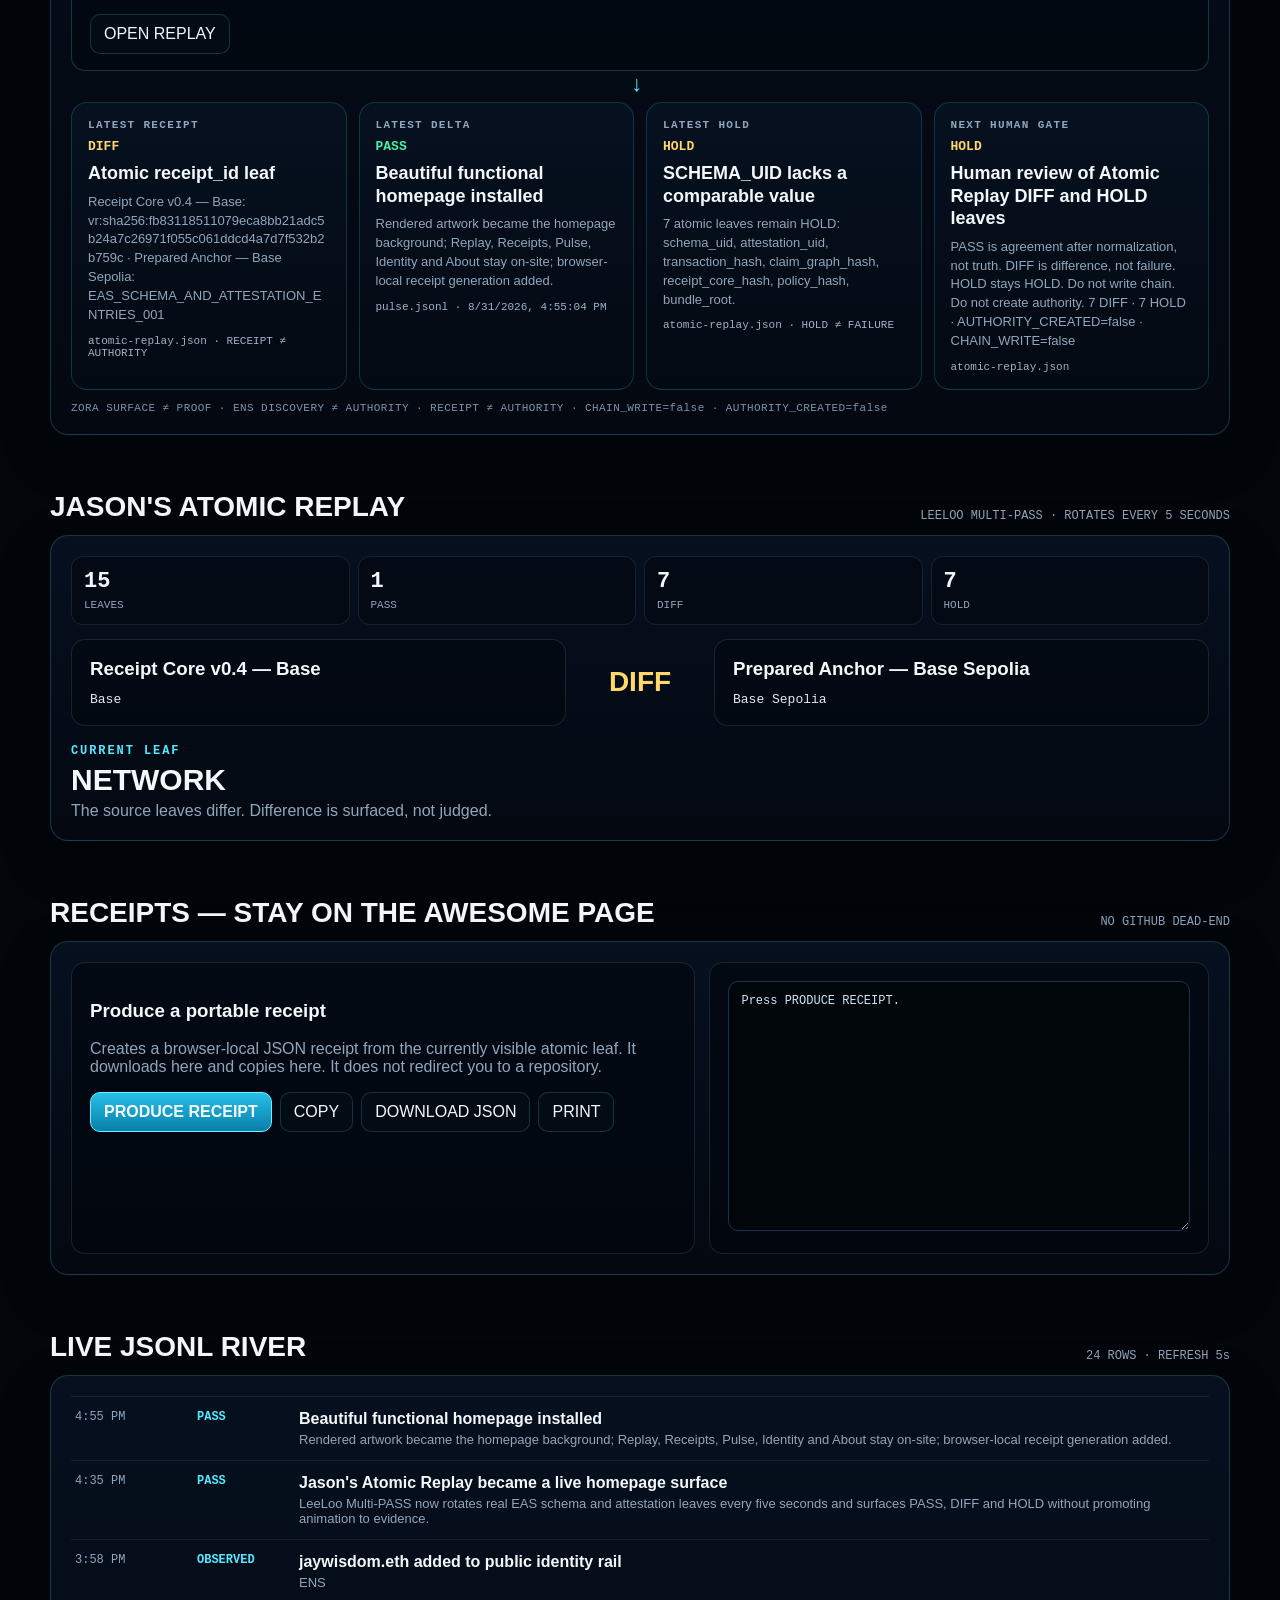
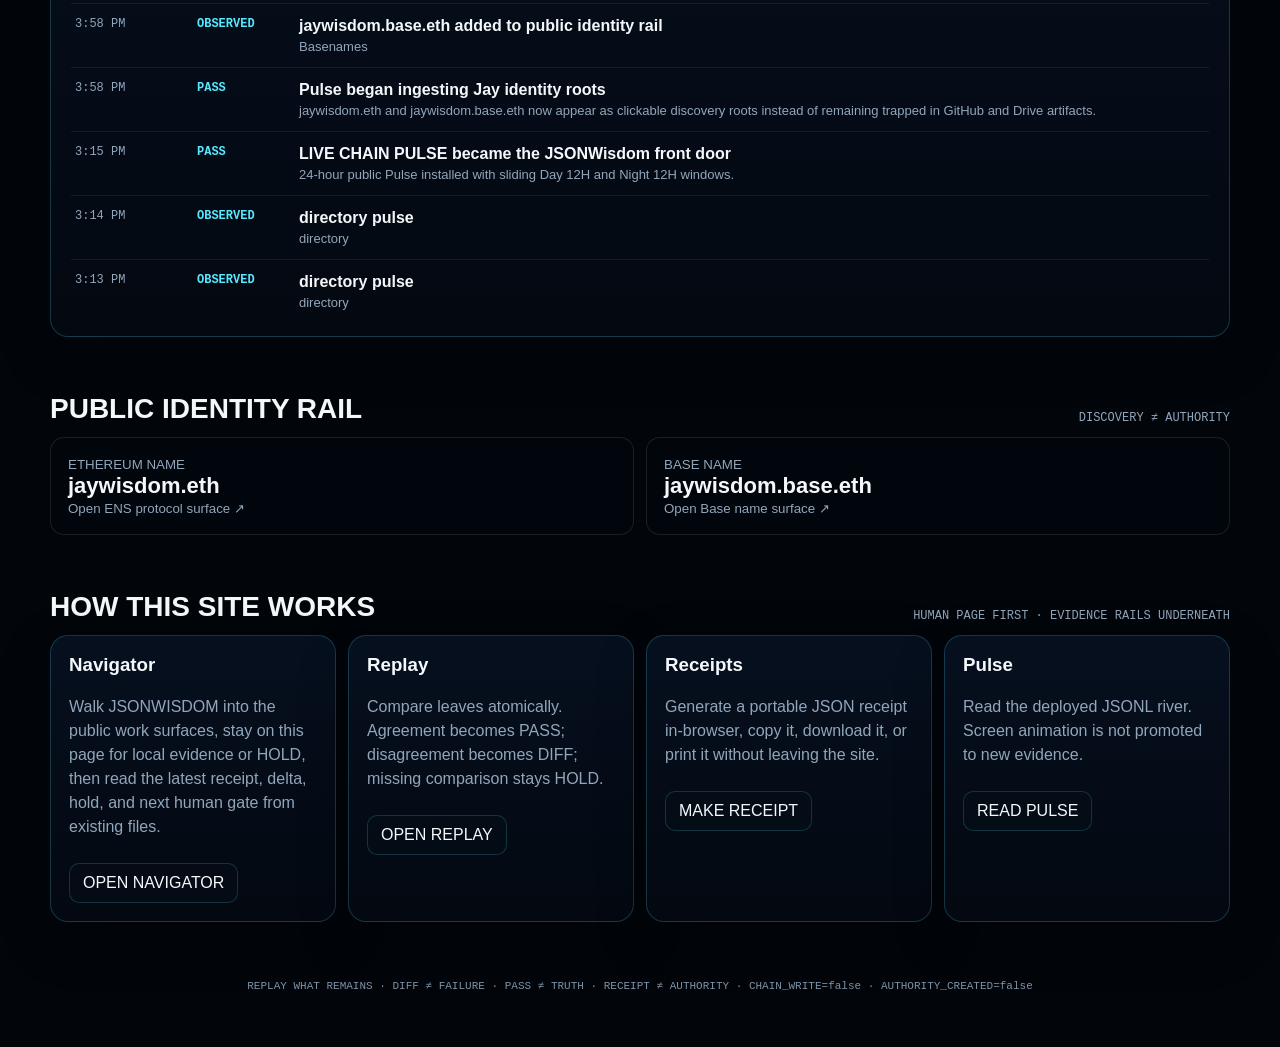
==== commit 722bb475: "Keep Jay Work Navigator on the homepage Select work surfaces in place instead of bouncing to GitHub," ====
--- a/index.html
+++ b/index.html
@@ -53,23 +53,38 @@
 .navroot small,.navwhat small{color:var(--muted);font:12px Consolas,monospace}
 .workgrid{display:grid;grid-template-columns:repeat(3,1fr);gap:12px}
 .workcard{
-  display:block;padding:16px;min-height:168px;text-decoration:none;border-radius:16px;
-  border:1px solid rgba(85,232,255,.18);
+  display:block;width:100%;padding:16px;min-height:168px;text-decoration:none;border-radius:16px;
+  border:1px solid rgba(85,232,255,.18);color:inherit;font:inherit;text-align:left;cursor:pointer;
   background:linear-gradient(180deg,rgba(7,18,34,.87),rgba(4,10,19,.82));
   box-shadow:0 18px 50px rgba(0,0,0,.28)
 }
-.workcard:hover{border-color:var(--cyan);transform:translateY(-1px);box-shadow:0 0 22px rgba(85,232,255,.12)}
+.workcard:hover,.workcard.active{border-color:var(--cyan);transform:translateY(-1px);box-shadow:0 0 22px rgba(85,232,255,.12)}
 .workcard .role{color:var(--cyan);font:700 11px Consolas,monospace;letter-spacing:.12em;margin-bottom:8px}
 .workcard h3{margin:0 0 8px;font-size:20px}
 .workcard p{margin:0;color:var(--muted);line-height:1.45;font-size:13px}
 .workcard .repo{margin-top:10px;color:#dfeaf4;font:12px Consolas,monospace}
 .workcard.hold{border-color:rgba(255,216,107,.35)}
+.navsurface{
+  margin-top:14px;padding:16px 18px;border:1px solid rgba(85,232,255,.22);border-radius:14px;
+  background:rgba(2,8,16,.62)
+}
+.navsurface .k{color:var(--muted);font:700 11px Consolas,monospace;letter-spacing:.12em}
+.navsurface h3{margin:8px 0;font-size:22px}
+.navsurface p{margin:0;color:var(--muted);line-height:1.5}
+.surfaceActions{display:flex;gap:8px;flex-wrap:wrap;margin-top:12px}
+.surfaceEvidence{margin-top:12px;display:grid;gap:8px}
+.surfaceHit{
+  padding:10px 12px;border:1px solid rgba(255,255,255,.08);border-radius:10px;background:rgba(2,8,16,.5)
+}
+.surfaceHit b{display:block;font:12px Consolas,monospace;color:var(--cyan)}
+.surfaceHit span{color:var(--muted);font-size:13px}
 .gates{display:grid;grid-template-columns:repeat(4,1fr);gap:12px}
 .gate{
-  padding:16px;border-radius:16px;min-height:168px;
+  display:block;padding:16px;border-radius:16px;min-height:168px;text-decoration:none;color:inherit;
   border:1px solid rgba(85,232,255,.18);
   background:linear-gradient(180deg,rgba(7,18,34,.87),rgba(4,10,19,.82))
 }
+.gate:hover{border-color:var(--cyan);transform:translateY(-1px);box-shadow:0 0 22px rgba(85,232,255,.12)}
 .gate .k{color:var(--muted);font:700 11px Consolas,monospace;letter-spacing:.12em}
 .gate .badge{font:800 13px Consolas,monospace;margin:8px 0}
 .gate .badge.PASS{color:var(--green)} .gate .badge.DIFF{color:var(--yellow)}
@@ -181,12 +196,22 @@
       <div id="navWhat" class="navwhat"><b>WHAT JAY BUILT</b><small>Public work surfaces. Pointers, not verdicts.</small></div>
       <div class="navdown" aria-hidden="true">↓</div>
       <div id="navWorks" class="workgrid"></div>
+      <div id="navSurface" class="navsurface">
+        <div class="k">SELECTED SURFACE · STAY ON THIS PAGE</div>
+        <h3 id="surfaceName">Pick a work surface.</h3>
+        <p id="surfaceDetail">GitHub stays underneath as a pointer. Local evidence, HOLD, and the next human gate stay here. Repo existence is not PASS.</p>
+        <div id="surfaceEvidence" class="surfaceEvidence"></div>
+        <div class="surfaceActions">
+          <a class="btn" id="surfaceHere" href="#replay">OPEN REPLAY</a>
+          <a class="btn" id="surfaceRepo" hidden target="_blank" rel="noopener">OPEN REPO ↗</a>
+        </div>
+      </div>
       <div class="navdown" aria-hidden="true">↓</div>
       <div id="navGates" class="gates">
-        <div class="gate" id="gateReceipt"><div class="k">LATEST RECEIPT</div><div class="badge HOLD" id="receiptBadge">HOLD</div><h3 id="receiptHead">WAITING</h3><p id="receiptDetail">Reading atomic-replay.json and pulse.jsonl.</p><div class="src" id="receiptSrc">SOURCE PENDING</div></div>
-        <div class="gate" id="gateDelta"><div class="k">LATEST DELTA</div><div class="badge HOLD" id="deltaBadge">HOLD</div><h3 id="deltaHead">WAITING</h3><p id="deltaDetail">Reading pulse.jsonl.</p><div class="src" id="deltaSrc">SOURCE PENDING</div></div>
-        <div class="gate" id="gateHold"><div class="k">LATEST HOLD</div><div class="badge HOLD" id="holdBadge">HOLD</div><h3 id="holdHead">WAITING</h3><p id="holdDetail">Reading atomic-replay.json.</p><div class="src" id="holdSrc">SOURCE PENDING</div></div>
-        <div class="gate" id="gateNext"><div class="k">NEXT HUMAN GATE</div><div class="badge HOLD" id="nextBadge">HOLD</div><h3 id="nextHead">WAITING</h3><p id="nextDetail">Human review remains open. Authority is not created.</p><div class="src" id="nextSrc">SOURCE PENDING</div></div>
+        <a class="gate" id="gateReceipt" href="#receipts"><div class="k">LATEST RECEIPT</div><div class="badge HOLD" id="receiptBadge">HOLD</div><h3 id="receiptHead">WAITING</h3><p id="receiptDetail">Reading atomic-replay.json and pulse.jsonl.</p><div class="src" id="receiptSrc">SOURCE PENDING</div></a>
+        <a class="gate" id="gateDelta" href="#pulse"><div class="k">LATEST DELTA</div><div class="badge HOLD" id="deltaBadge">HOLD</div><h3 id="deltaHead">WAITING</h3><p id="deltaDetail">Reading pulse.jsonl.</p><div class="src" id="deltaSrc">SOURCE PENDING</div></a>
+        <a class="gate" id="gateHold" href="#replay"><div class="k">LATEST HOLD</div><div class="badge HOLD" id="holdBadge">HOLD</div><h3 id="holdHead">WAITING</h3><p id="holdDetail">Reading atomic-replay.json.</p><div class="src" id="holdSrc">SOURCE PENDING</div></a>
+        <a class="gate" id="gateNext" href="#replay"><div class="k">NEXT HUMAN GATE</div><div class="badge HOLD" id="nextBadge">HOLD</div><h3 id="nextHead">WAITING</h3><p id="nextDetail">Human review remains open. Authority is not created.</p><div class="src" id="nextSrc">SOURCE PENDING</div></a>
       </div>
       <div class="navbounds">ZORA SURFACE ≠ PROOF · ENS DISCOVERY ≠ AUTHORITY · RECEIPT ≠ AUTHORITY · CHAIN_WRITE=false · AUTHORITY_CREATED=false</div>
     </div>
@@ -245,7 +270,7 @@
   <section class="section" id="about">
     <div class="sectionhead"><h2>HOW THIS SITE WORKS</h2><span>HUMAN PAGE FIRST · EVIDENCE RAILS UNDERNEATH</span></div>
     <div class="cards">
-      <div class="card"><h3>Navigator</h3><p>Walk JSONWISDOM into the public work surfaces, then read the latest receipt, delta, hold, and next human gate from existing files.</p><a class="btn" href="#navigator">OPEN NAVIGATOR</a></div>
+      <div class="card"><h3>Navigator</h3><p>Walk JSONWISDOM into the public work surfaces, stay on this page for local evidence or HOLD, then read the latest receipt, delta, hold, and next human gate from existing files.</p><a class="btn" href="#navigator">OPEN NAVIGATOR</a></div>
       <div class="card"><h3>Replay</h3><p>Compare leaves atomically. Agreement becomes PASS; disagreement becomes DIFF; missing comparison stays HOLD.</p><a class="btn" href="#replay">OPEN REPLAY</a></div>
       <div class="card"><h3>Receipts</h3><p>Generate a portable JSON receipt in-browser, copy it, download it, or print it without leaving the site.</p><a class="btn" href="#receipts">MAKE RECEIPT</a></div>
       <div class="card"><h3>Pulse</h3><p>Read the deployed JSONL river. Screen animation is not promoted to new evidence.</p><a class="btn" href="#pulse">READ PULSE</a></div>
@@ -257,13 +282,28 @@
 <div class="toast" id="toast">COPIED</div>
 
 <script>
-const S={atomic:null,leaves:[],i:0,current:null,receipt:null,pulse:[],nav:null};
+const S={atomic:null,leaves:[],i:0,current:null,receipt:null,pulse:[],nav:null,selected:null};
 const $=s=>document.querySelector(s);
 function norm(v){if(v===undefined||v===null||v==="")return null;if(typeof v==="boolean")return v?"TRUE":"FALSE";return String(v)}
 function cmp(a,b){const A=norm(a),B=norm(b);if(A===null||B===null)return"HOLD";return A===B?"PASS":"DIFF"}
 function esc(v){return String(v??"").replaceAll("&","&amp;").replaceAll("<","&lt;").replaceAll(">","&gt;")}
 function toast(t){const el=$("#toast");el.textContent=t;el.classList.add("show");setTimeout(()=>el.classList.remove("show"),1600)}
 function stamp(ts){const n=Date.parse(ts||0);return Number.isFinite(n)?new Date(n).toLocaleString():"NO TIMESTAMP"}
+function isReceiptEvent(e){
+  const kind=String(e.kind||"").toLowerCase();
+  const spec=String(e.spec||"");
+  return kind==="receipt" || /RECEIPT/i.test(spec);
+}
+function nodeKeys(n){
+  if(Array.isArray(n.evidence_keys)&&n.evidence_keys.length){
+    return n.evidence_keys.map(x=>String(x||"").trim()).filter(Boolean);
+  }
+  return [n.id,n.label,n.repo].map(x=>String(x||"").trim()).filter(k=>k.length>=4);
+}
+function mentionsNode(e,n){
+  const blob=`${e.headline||""} ${e.detail||""} ${e.project||""} ${e.source||""} ${e.rail||""}`.toLowerCase();
+  return nodeKeys(n).some(k=>blob.includes(k.toLowerCase()));
+}
 function setGate(prefix,status,head,detail,src){
   const badge=$(`#${prefix}Badge`);
   badge.textContent=status;badge.className="badge "+status;
@@ -279,15 +319,54 @@
   const nodes=Array.isArray(S.nav.nodes)?S.nav.nodes:[];
   $("#navWorks").innerHTML=nodes.map(n=>{
     const href=n.href&&String(n.href).startsWith("https://github.com/jsonwisdom/")?n.href:"";
+    const active=S.selected===n.id?" active":"";
+    const hold=href?"":" hold";
     const body=`<div class="role">${esc(n.role||"POINTER")}</div><h3>${esc(n.label||n.id||"HOLD")}</h3><p>${esc(n.note||"Pointer only. Not proof.")}</p><div class="repo">${esc(n.repo||"NO PUBLIC REPO")}</div>`;
-    return href
-      ? `<a class="workcard" href="${esc(href)}" target="_blank" rel="noopener">${body}</a>`
-      : `<div class="workcard hold">${body}<p>HOLD — no verified public repo pointer.</p></div>`;
+    return `<button type="button" class="workcard${active}${hold}" data-id="${esc(n.id||"")}">${body}${href?"":"<p>HOLD — no verified public repo pointer.</p>"}</button>`;
   }).join("")||"<div class='workcard hold'><h3>HOLD</h3><p>Navigator node list missing.</p></div>";
+  $("#navWorks").querySelectorAll("[data-id]").forEach(el=>{
+    el.onclick=()=>selectNode(el.getAttribute("data-id"));
+  });
+}
+function selectNode(id){
+  S.selected=id;renderNavNodes();renderNavSurface();
+}
+function renderNavSurface(){
+  const pane=$("#navSurface"); if(!pane)return;
+  const n=(S.nav&&Array.isArray(S.nav.nodes)?S.nav.nodes:[]).find(x=>x.id===S.selected);
+  const here=$("#surfaceHere"), repo=$("#surfaceRepo");
+  if(!n){
+    $("#surfaceName").textContent="Pick a work surface.";
+    $("#surfaceDetail").textContent="GitHub stays underneath as a pointer. Local evidence, HOLD, and the next human gate stay here. Repo existence is not PASS.";
+    $("#surfaceEvidence").innerHTML="";
+    here.href="#replay";here.textContent="OPEN REPLAY";
+    repo.hidden=true;return;
+  }
+  const hits=S.pulse.filter(e=>mentionsNode(e,n)).sort((a,b)=>Date.parse(b.timestamp||0)-Date.parse(a.timestamp||0)).slice(0,3);
+  const atomicHit=n.id==="COMPUTERWISDOM"&&S.atomic;
+  const href=n.href&&String(n.href).startsWith("https://github.com/jsonwisdom/")?n.href:"";
+  $("#surfaceName").textContent=n.label||n.id;
+  $("#surfaceDetail").textContent=hits.length||atomicHit
+    ? `${n.role||"Pointer"}. Local mentions are observed, not promoted to PASS. ${n.note||"Pointer only."}`
+    : `${n.role||"Pointer"}. HOLD — no local pulse/atomic row for this surface. ${n.note||"Pointer only. Not proof."}`;
+  const bits=[];
+  if(atomicHit){
+    bits.push(`<div class="surfaceHit"><b>OBSERVED · atomic-replay.json</b><span>COMPUTERWISDOM source leaves are already rotating on this homepage. ${S.leaves.length} leaves. PASS ≠ truth.</span></div>`);
+  }
+  hits.forEach(e=>{
+    bits.push(`<div class="surfaceHit"><b>OBSERVED · pulse.jsonl · ${esc(stamp(e.timestamp))}</b><span>${esc(e.headline||e.event||"Observed mention")}. Mention ≠ proof. Status on the pulse row stays ${esc(String(e.status||"OBSERVED").toUpperCase())}.</span></div>`);
+  });
+  if(!bits.length){
+    bits.push(`<div class="surfaceHit"><b>HOLD · no local evidence row</b><span>A GitHub pointer is not a receipt, not a verdict, and not authority.</span></div>`);
+  }
+  $("#surfaceEvidence").innerHTML=bits.join("");
+  here.href=n.stay||"#replay";here.textContent=n.stay==="#receipts"?"OPEN RECEIPTS":n.stay==="#pulse"?"READ PULSE":"OPEN REPLAY";
+  if(href){repo.hidden=false;repo.href=href;repo.textContent=`OPEN ${n.repo||"REPO"} ↗`;}
+  else {repo.hidden=true;}
 }
 function renderNavGates(){
   const rows=S.pulse.slice().sort((a,b)=>Date.parse(b.timestamp||0)-Date.parse(a.timestamp||0));
-  const receiptPulse=rows.find(e=>/receipt/i.test(`${e.headline||""} ${e.event||""} ${e.kind||""} ${e.detail||""}`));
+  const receiptPulse=rows.find(isReceiptEvent);
   if(S.receipt){
     setGate("receipt",S.receipt.result||"OBSERVED",`Browser receipt · ${S.receipt.leaf||"leaf"}`,
       `Local portable JSON. ${S.receipt.rule||"Receipt ≠ authority."}`,"THIS SESSION · RECEIPT ≠ AUTHORITY");
@@ -298,11 +377,11 @@
       `${a.label}: ${norm(a.state.receipt_id)??"NOT PRESENT"} · ${b.label}: ${norm(b.state.receipt_id)??"NOT PRESENT"}`,
       "atomic-replay.json · RECEIPT ≠ AUTHORITY");
   }else if(receiptPulse){
-    setGate("receipt",String(receiptPulse.status||"OBSERVED").toUpperCase(),receiptPulse.headline||receiptPulse.event||"Observed receipt mention",
-      receiptPulse.detail||receiptPulse.source||"Pulse mentioned a receipt. That is not authority.",
+    setGate("receipt",String(receiptPulse.status||"OBSERVED").toUpperCase(),receiptPulse.headline||receiptPulse.event||"Observed receipt event",
+      receiptPulse.detail||receiptPulse.source||"Explicit receipt event. That is not authority.",
       `pulse.jsonl · ${stamp(receiptPulse.timestamp)}`);
   }else{
-    setGate("receipt","HOLD","No receipt row yet","Absence of a receipt row is not PASS.","pulse.jsonl + atomic-replay.json");
+    setGate("receipt","HOLD","No receipt event yet","A pulse row that only mentions receipts is not a receipt event. Absence is not PASS.","pulse.jsonl + atomic-replay.json");
   }
 
   const delta=rows.find(e=>String(e.kind||"").toLowerCase()==="delta")||rows.find(e=>e.headline)||null;
@@ -353,8 +432,8 @@
   try{
     const r=await fetch("atomic-replay.json?ts="+Date.now(),{cache:"no-store"}); if(!r.ok)throw new Error("HTTP "+r.status);
     S.atomic=await r.json();buildLeaves();renderCounts();if(!S.current)renderAtomic();$("#lastRefresh").textContent=new Date().toLocaleTimeString();
-    renderNavGates();
-  }catch(e){$("#lastRefresh").textContent="HOLD";renderNavGates()}
+    renderNavGates();renderNavSurface();
+  }catch(e){$("#lastRefresh").textContent="HOLD";renderNavGates();renderNavSurface()}
 }
 async function loadPulse(){
   try{
@@ -364,13 +443,13 @@
     const latest=rows.slice().sort((a,b)=>Date.parse(b.timestamp||0)-Date.parse(a.timestamp||0)).slice(0,40);
     $("#river").innerHTML=latest.map(e=>`<div class="event"><div class="time">${esc(new Date(e.timestamp).toLocaleTimeString([], {hour:"numeric",minute:"2-digit"}))}</div><div class="kind">${esc(String(e.status||e.kind||"OBSERVED").toUpperCase())}</div><div class="body"><h4>${esc(e.headline||e.event||"Observed event")}</h4><p>${esc(e.detail||e.source||"")}</p></div></div>`).join("")||"<div class='event'>WAITING FOR JSONL…</div>";
     $("#pulseStatus").textContent=`${rows.length} ROWS · REFRESH 5s`;
-    renderNavGates();
-  }catch(e){$("#pulseStatus").textContent="HOLD · "+e.message;renderNavGates()}
+    renderNavGates();renderNavSurface();
+  }catch(e){$("#pulseStatus").textContent="HOLD · "+e.message;renderNavGates();renderNavSurface()}
 }
 async function loadNav(){
   try{
     const r=await fetch("navigator-status.json?ts="+Date.now(),{cache:"no-store"});if(!r.ok)throw new Error("HTTP "+r.status);
-    S.nav=await r.json();renderNavNodes();renderNavGates();
+    S.nav=await r.json();renderNavNodes();renderNavGates();renderNavSurface();
   }catch(e){
     $("#navWorks").innerHTML=`<div class="workcard hold"><h3>HOLD</h3><p>Navigator map could not load. ${esc(e.message)}</p></div>`;
   }
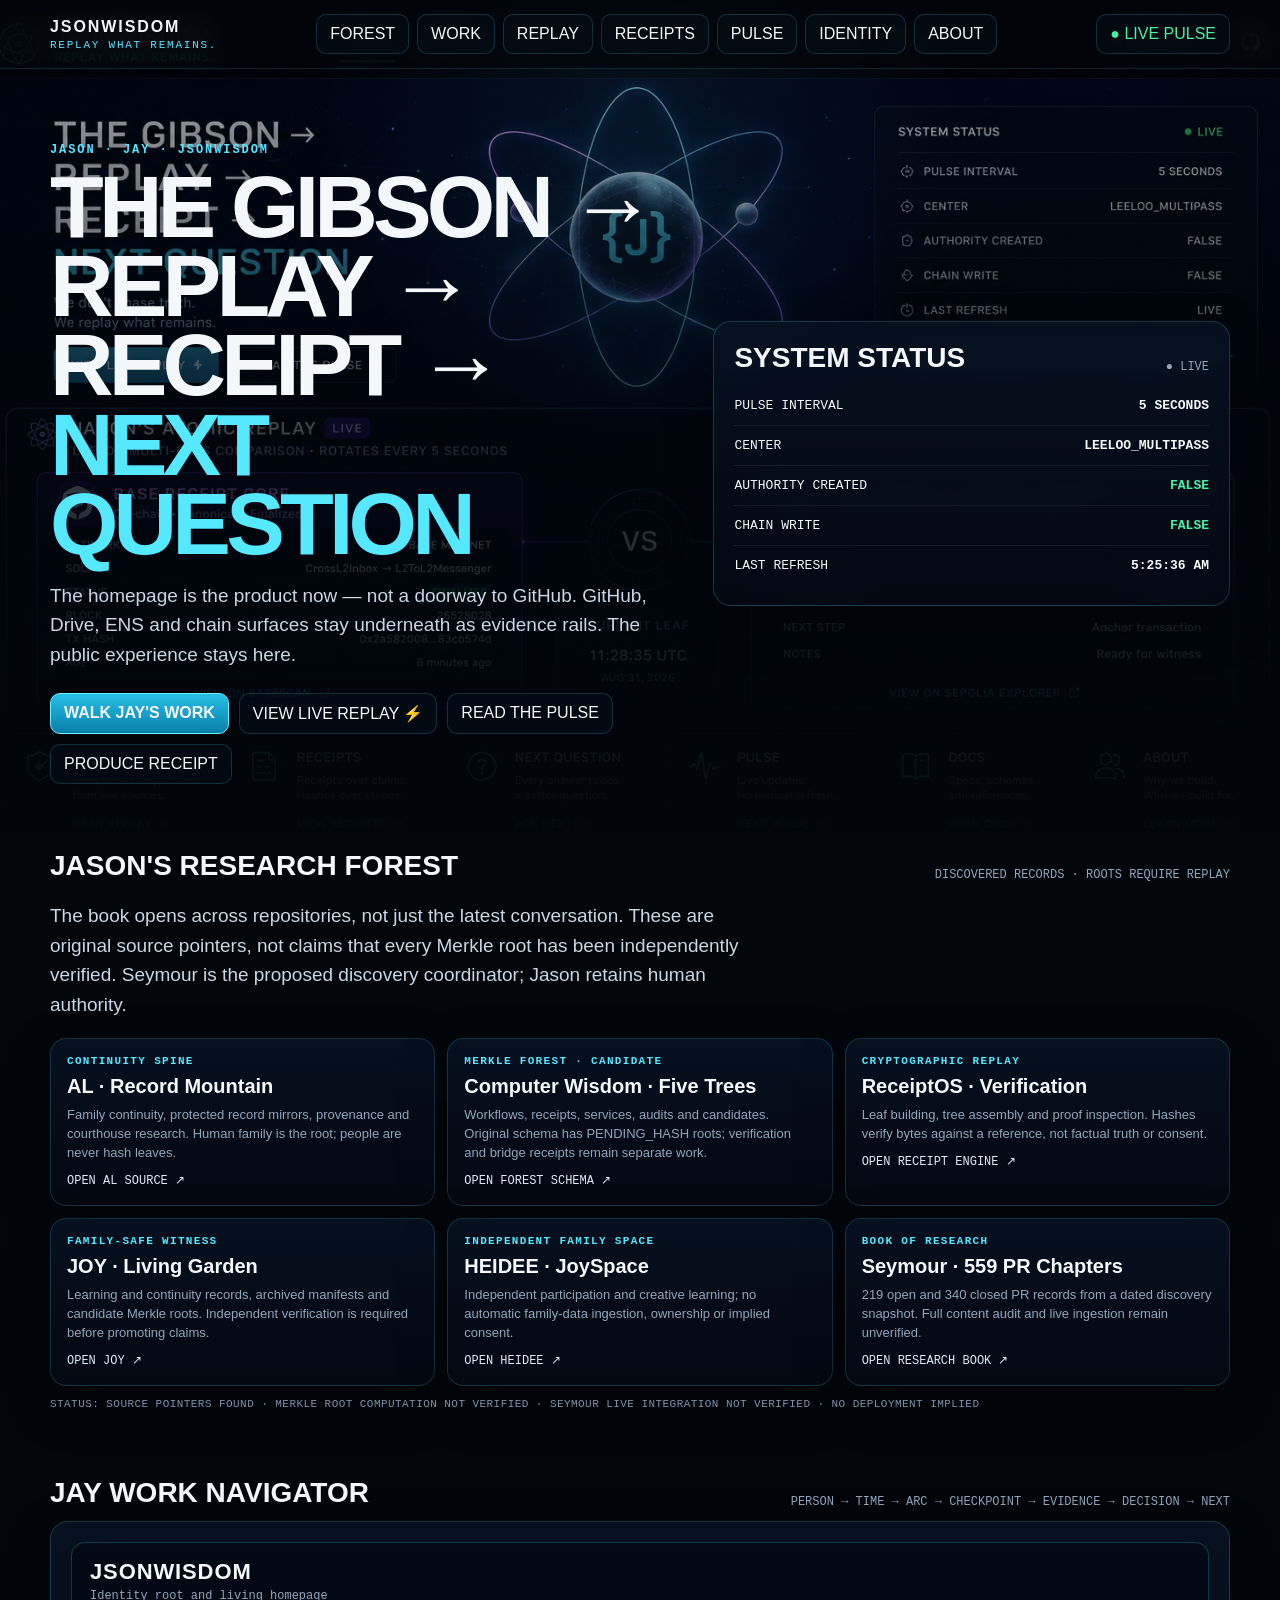
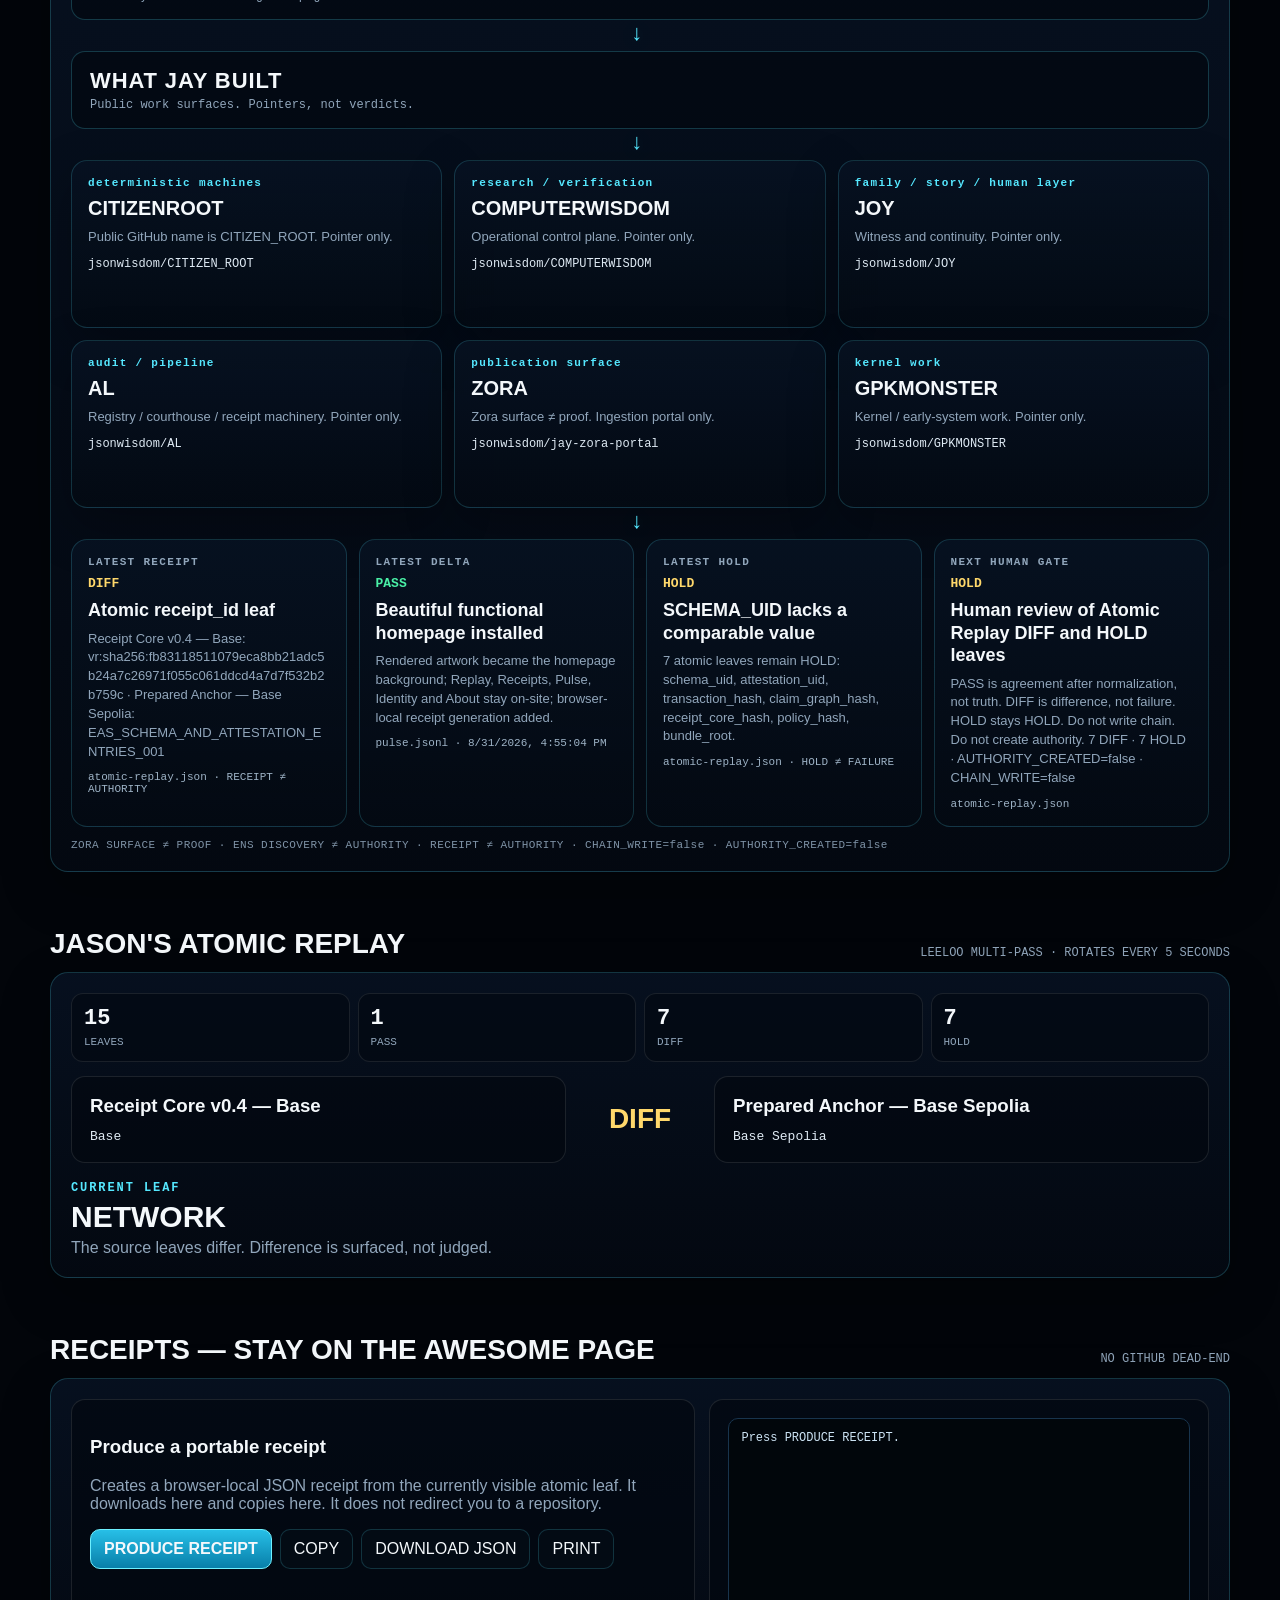
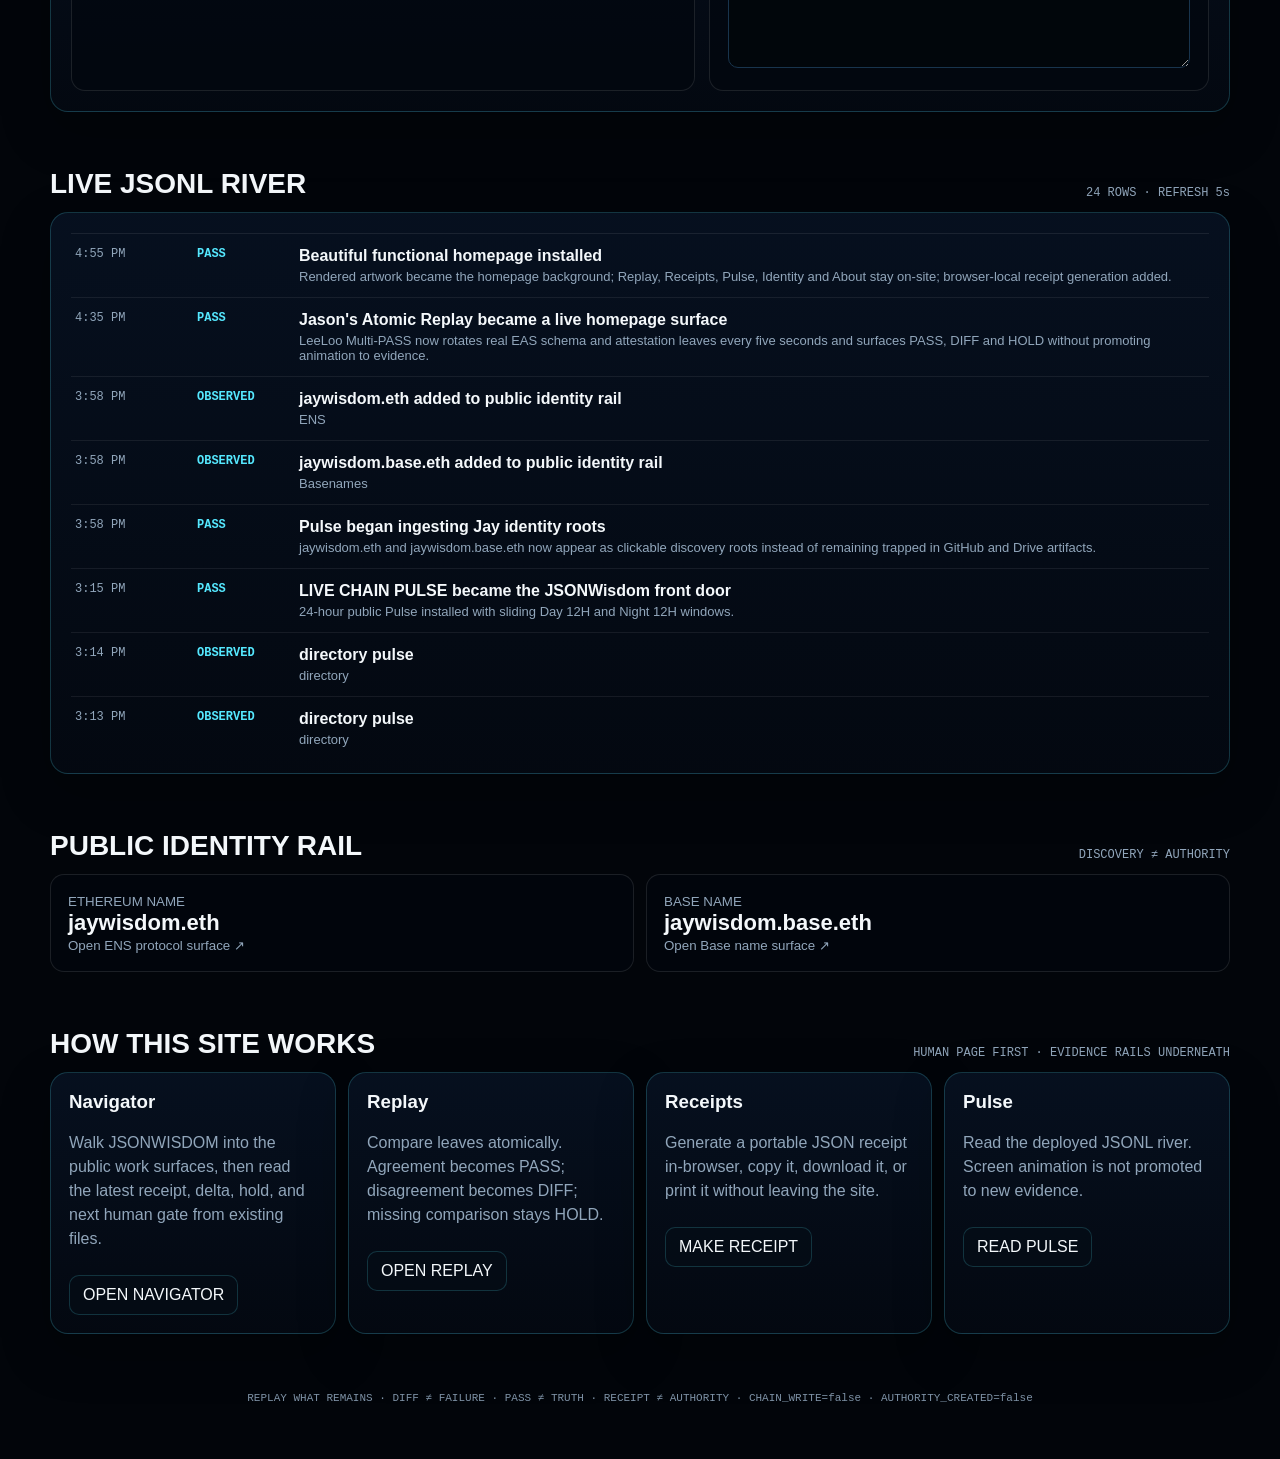
==== commit d2488de5: "front door: expose Jason's AL JOY HEIDEE Merkle forest and Seymour research book" ====
--- a/index.html
+++ b/index.html
@@ -53,38 +53,23 @@
 .navroot small,.navwhat small{color:var(--muted);font:12px Consolas,monospace}
 .workgrid{display:grid;grid-template-columns:repeat(3,1fr);gap:12px}
 .workcard{
-  display:block;width:100%;padding:16px;min-height:168px;text-decoration:none;border-radius:16px;
-  border:1px solid rgba(85,232,255,.18);color:inherit;font:inherit;text-align:left;cursor:pointer;
+  display:block;padding:16px;min-height:168px;text-decoration:none;border-radius:16px;
+  border:1px solid rgba(85,232,255,.18);
   background:linear-gradient(180deg,rgba(7,18,34,.87),rgba(4,10,19,.82));
   box-shadow:0 18px 50px rgba(0,0,0,.28)
 }
-.workcard:hover,.workcard.active{border-color:var(--cyan);transform:translateY(-1px);box-shadow:0 0 22px rgba(85,232,255,.12)}
+.workcard:hover{border-color:var(--cyan);transform:translateY(-1px);box-shadow:0 0 22px rgba(85,232,255,.12)}
 .workcard .role{color:var(--cyan);font:700 11px Consolas,monospace;letter-spacing:.12em;margin-bottom:8px}
 .workcard h3{margin:0 0 8px;font-size:20px}
 .workcard p{margin:0;color:var(--muted);line-height:1.45;font-size:13px}
 .workcard .repo{margin-top:10px;color:#dfeaf4;font:12px Consolas,monospace}
 .workcard.hold{border-color:rgba(255,216,107,.35)}
-.navsurface{
-  margin-top:14px;padding:16px 18px;border:1px solid rgba(85,232,255,.22);border-radius:14px;
-  background:rgba(2,8,16,.62)
-}
-.navsurface .k{color:var(--muted);font:700 11px Consolas,monospace;letter-spacing:.12em}
-.navsurface h3{margin:8px 0;font-size:22px}
-.navsurface p{margin:0;color:var(--muted);line-height:1.5}
-.surfaceActions{display:flex;gap:8px;flex-wrap:wrap;margin-top:12px}
-.surfaceEvidence{margin-top:12px;display:grid;gap:8px}
-.surfaceHit{
-  padding:10px 12px;border:1px solid rgba(255,255,255,.08);border-radius:10px;background:rgba(2,8,16,.5)
-}
-.surfaceHit b{display:block;font:12px Consolas,monospace;color:var(--cyan)}
-.surfaceHit span{color:var(--muted);font-size:13px}
 .gates{display:grid;grid-template-columns:repeat(4,1fr);gap:12px}
 .gate{
-  display:block;padding:16px;border-radius:16px;min-height:168px;text-decoration:none;color:inherit;
+  padding:16px;border-radius:16px;min-height:168px;
   border:1px solid rgba(85,232,255,.18);
   background:linear-gradient(180deg,rgba(7,18,34,.87),rgba(4,10,19,.82))
 }
-.gate:hover{border-color:var(--cyan);transform:translateY(-1px);box-shadow:0 0 22px rgba(85,232,255,.12)}
 .gate .k{color:var(--muted);font:700 11px Consolas,monospace;letter-spacing:.12em}
 .gate .badge{font:800 13px Consolas,monospace;margin:8px 0}
 .gate .badge.PASS{color:var(--green)} .gate .badge.DIFF{color:var(--yellow)}
@@ -156,7 +141,7 @@
   <div class="wrap nav">
     <a class="brand" href="#home">JSONWISDOM<small>REPLAY WHAT REMAINS.</small></a>
     <div class="links">
-      <a href="#navigator">WORK</a><a href="#replay">REPLAY</a><a href="#receipts">RECEIPTS</a><a href="#pulse">PULSE</a><a href="#identity">IDENTITY</a><a href="#about">ABOUT</a>
+      <a href="#forest">FOREST</a><a href="#navigator">WORK</a><a href="#replay">REPLAY</a><a href="#receipts">RECEIPTS</a><a href="#pulse">PULSE</a><a href="#identity">IDENTITY</a><a href="#about">ABOUT</a>
     </div>
     <a class="btn live" href="#pulse">● LIVE PULSE</a>
   </div>
@@ -185,6 +170,21 @@
     </div>
   </section>
 
+
+  <section class="section" id="forest" aria-labelledby="forest-heading">
+    <div class="sectionhead"><h2 id="forest-heading">JASON'S RESEARCH FOREST</h2><span>DISCOVERED RECORDS · ROOTS REQUIRE REPLAY</span></div>
+    <p class="lead">The book opens across repositories, not just the latest conversation. These are original source pointers, not claims that every Merkle root has been independently verified. Seymour is the proposed discovery coordinator; Jason retains human authority.</p>
+    <div class="workgrid">
+      <a class="workcard" href="https://github.com/jsonwisdom/AL/tree/master/WISDOM"><div class="role">CONTINUITY SPINE</div><h3>AL · Record Mountain</h3><p>Family continuity, protected record mirrors, provenance and courthouse research. Human family is the root; people are never hash leaves.</p><div class="repo">OPEN AL SOURCE ↗</div></a>
+      <a class="workcard" href="https://github.com/jsonwisdom/COMPUTERWISDOM/blob/master/workflows/deepseek-zora-ingestion-v1/merkle_forest_schema_v1.json"><div class="role">MERKLE FOREST · CANDIDATE</div><h3>Computer Wisdom · Five Trees</h3><p>Workflows, receipts, services, audits and candidates. Original schema has PENDING_HASH roots; verification and bridge receipts remain separate work.</p><div class="repo">OPEN FOREST SCHEMA ↗</div></a>
+      <a class="workcard" href="https://github.com/jsonwisdom/receipts-engine-v1"><div class="role">CRYPTOGRAPHIC REPLAY</div><h3>ReceiptOS · Verification</h3><p>Leaf building, tree assembly and proof inspection. Hashes verify bytes against a reference, not factual truth or consent.</p><div class="repo">OPEN RECEIPT ENGINE ↗</div></a>
+      <a class="workcard" href="https://github.com/jsonwisdom/JOY"><div class="role">FAMILY-SAFE WITNESS</div><h3>JOY · Living Garden</h3><p>Learning and continuity records, archived manifests and candidate Merkle roots. Independent verification is required before promoting claims.</p><div class="repo">OPEN JOY ↗</div></a>
+      <a class="workcard" href="https://github.com/jsonwisdom/HEIDEE"><div class="role">INDEPENDENT FAMILY SPACE</div><h3>HEIDEE · JoySpace</h3><p>Independent participation and creative learning; no automatic family-data ingestion, ownership or implied consent.</p><div class="repo">OPEN HEIDEE ↗</div></a>
+      <a class="workcard" href="https://github.com/jsonwisdom/COMPUTERWISDOM/blob/oodleloop/quadratic-restoration-v0.3.0/oodleloop/quadratic-restoration-v0.3.0/SEYMOUR_RESEARCH_BOOK.md"><div class="role">BOOK OF RESEARCH</div><h3>Seymour · 559 PR Chapters</h3><p>219 open and 340 closed PR records from a dated discovery snapshot. Full content audit and live ingestion remain unverified.</p><div class="repo">OPEN RESEARCH BOOK ↗</div></a>
+    </div>
+    <p class="navbounds">STATUS: SOURCE POINTERS FOUND · MERKLE ROOT COMPUTATION NOT VERIFIED · SEYMOUR LIVE INTEGRATION NOT VERIFIED · NO DEPLOYMENT IMPLIED</p>
+  </section>
+
   <section class="section" id="navigator">
     <div class="sectionhead">
       <h2>JAY WORK NAVIGATOR</h2>
@@ -196,22 +196,12 @@
       <div id="navWhat" class="navwhat"><b>WHAT JAY BUILT</b><small>Public work surfaces. Pointers, not verdicts.</small></div>
       <div class="navdown" aria-hidden="true">↓</div>
       <div id="navWorks" class="workgrid"></div>
-      <div id="navSurface" class="navsurface">
-        <div class="k">SELECTED SURFACE · STAY ON THIS PAGE</div>
-        <h3 id="surfaceName">Pick a work surface.</h3>
-        <p id="surfaceDetail">GitHub stays underneath as a pointer. Local evidence, HOLD, and the next human gate stay here. Repo existence is not PASS.</p>
-        <div id="surfaceEvidence" class="surfaceEvidence"></div>
-        <div class="surfaceActions">
-          <a class="btn" id="surfaceHere" href="#replay">OPEN REPLAY</a>
-          <a class="btn" id="surfaceRepo" hidden target="_blank" rel="noopener">OPEN REPO ↗</a>
-        </div>
-      </div>
       <div class="navdown" aria-hidden="true">↓</div>
       <div id="navGates" class="gates">
-        <a class="gate" id="gateReceipt" href="#receipts"><div class="k">LATEST RECEIPT</div><div class="badge HOLD" id="receiptBadge">HOLD</div><h3 id="receiptHead">WAITING</h3><p id="receiptDetail">Reading atomic-replay.json and pulse.jsonl.</p><div class="src" id="receiptSrc">SOURCE PENDING</div></a>
-        <a class="gate" id="gateDelta" href="#pulse"><div class="k">LATEST DELTA</div><div class="badge HOLD" id="deltaBadge">HOLD</div><h3 id="deltaHead">WAITING</h3><p id="deltaDetail">Reading pulse.jsonl.</p><div class="src" id="deltaSrc">SOURCE PENDING</div></a>
-        <a class="gate" id="gateHold" href="#replay"><div class="k">LATEST HOLD</div><div class="badge HOLD" id="holdBadge">HOLD</div><h3 id="holdHead">WAITING</h3><p id="holdDetail">Reading atomic-replay.json.</p><div class="src" id="holdSrc">SOURCE PENDING</div></a>
-        <a class="gate" id="gateNext" href="#replay"><div class="k">NEXT HUMAN GATE</div><div class="badge HOLD" id="nextBadge">HOLD</div><h3 id="nextHead">WAITING</h3><p id="nextDetail">Human review remains open. Authority is not created.</p><div class="src" id="nextSrc">SOURCE PENDING</div></a>
+        <div class="gate" id="gateReceipt"><div class="k">LATEST RECEIPT</div><div class="badge HOLD" id="receiptBadge">HOLD</div><h3 id="receiptHead">WAITING</h3><p id="receiptDetail">Reading atomic-replay.json and pulse.jsonl.</p><div class="src" id="receiptSrc">SOURCE PENDING</div></div>
+        <div class="gate" id="gateDelta"><div class="k">LATEST DELTA</div><div class="badge HOLD" id="deltaBadge">HOLD</div><h3 id="deltaHead">WAITING</h3><p id="deltaDetail">Reading pulse.jsonl.</p><div class="src" id="deltaSrc">SOURCE PENDING</div></div>
+        <div class="gate" id="gateHold"><div class="k">LATEST HOLD</div><div class="badge HOLD" id="holdBadge">HOLD</div><h3 id="holdHead">WAITING</h3><p id="holdDetail">Reading atomic-replay.json.</p><div class="src" id="holdSrc">SOURCE PENDING</div></div>
+        <div class="gate" id="gateNext"><div class="k">NEXT HUMAN GATE</div><div class="badge HOLD" id="nextBadge">HOLD</div><h3 id="nextHead">WAITING</h3><p id="nextDetail">Human review remains open. Authority is not created.</p><div class="src" id="nextSrc">SOURCE PENDING</div></div>
       </div>
       <div class="navbounds">ZORA SURFACE ≠ PROOF · ENS DISCOVERY ≠ AUTHORITY · RECEIPT ≠ AUTHORITY · CHAIN_WRITE=false · AUTHORITY_CREATED=false</div>
     </div>
@@ -270,7 +260,7 @@
   <section class="section" id="about">
     <div class="sectionhead"><h2>HOW THIS SITE WORKS</h2><span>HUMAN PAGE FIRST · EVIDENCE RAILS UNDERNEATH</span></div>
     <div class="cards">
-      <div class="card"><h3>Navigator</h3><p>Walk JSONWISDOM into the public work surfaces, stay on this page for local evidence or HOLD, then read the latest receipt, delta, hold, and next human gate from existing files.</p><a class="btn" href="#navigator">OPEN NAVIGATOR</a></div>
+      <div class="card"><h3>Navigator</h3><p>Walk JSONWISDOM into the public work surfaces, then read the latest receipt, delta, hold, and next human gate from existing files.</p><a class="btn" href="#navigator">OPEN NAVIGATOR</a></div>
       <div class="card"><h3>Replay</h3><p>Compare leaves atomically. Agreement becomes PASS; disagreement becomes DIFF; missing comparison stays HOLD.</p><a class="btn" href="#replay">OPEN REPLAY</a></div>
       <div class="card"><h3>Receipts</h3><p>Generate a portable JSON receipt in-browser, copy it, download it, or print it without leaving the site.</p><a class="btn" href="#receipts">MAKE RECEIPT</a></div>
       <div class="card"><h3>Pulse</h3><p>Read the deployed JSONL river. Screen animation is not promoted to new evidence.</p><a class="btn" href="#pulse">READ PULSE</a></div>
@@ -282,28 +272,13 @@
 <div class="toast" id="toast">COPIED</div>
 
 <script>
-const S={atomic:null,leaves:[],i:0,current:null,receipt:null,pulse:[],nav:null,selected:null};
+const S={atomic:null,leaves:[],i:0,current:null,receipt:null,pulse:[],nav:null};
 const $=s=>document.querySelector(s);
 function norm(v){if(v===undefined||v===null||v==="")return null;if(typeof v==="boolean")return v?"TRUE":"FALSE";return String(v)}
 function cmp(a,b){const A=norm(a),B=norm(b);if(A===null||B===null)return"HOLD";return A===B?"PASS":"DIFF"}
 function esc(v){return String(v??"").replaceAll("&","&amp;").replaceAll("<","&lt;").replaceAll(">","&gt;")}
 function toast(t){const el=$("#toast");el.textContent=t;el.classList.add("show");setTimeout(()=>el.classList.remove("show"),1600)}
 function stamp(ts){const n=Date.parse(ts||0);return Number.isFinite(n)?new Date(n).toLocaleString():"NO TIMESTAMP"}
-function isReceiptEvent(e){
-  const kind=String(e.kind||"").toLowerCase();
-  const spec=String(e.spec||"");
-  return kind==="receipt" || /RECEIPT/i.test(spec);
-}
-function nodeKeys(n){
-  if(Array.isArray(n.evidence_keys)&&n.evidence_keys.length){
-    return n.evidence_keys.map(x=>String(x||"").trim()).filter(Boolean);
-  }
-  return [n.id,n.label,n.repo].map(x=>String(x||"").trim()).filter(k=>k.length>=4);
-}
-function mentionsNode(e,n){
-  const blob=`${e.headline||""} ${e.detail||""} ${e.project||""} ${e.source||""} ${e.rail||""}`.toLowerCase();
-  return nodeKeys(n).some(k=>blob.includes(k.toLowerCase()));
-}
 function setGate(prefix,status,head,detail,src){
   const badge=$(`#${prefix}Badge`);
   badge.textContent=status;badge.className="badge "+status;
@@ -319,54 +294,15 @@
   const nodes=Array.isArray(S.nav.nodes)?S.nav.nodes:[];
   $("#navWorks").innerHTML=nodes.map(n=>{
     const href=n.href&&String(n.href).startsWith("https://github.com/jsonwisdom/")?n.href:"";
-    const active=S.selected===n.id?" active":"";
-    const hold=href?"":" hold";
     const body=`<div class="role">${esc(n.role||"POINTER")}</div><h3>${esc(n.label||n.id||"HOLD")}</h3><p>${esc(n.note||"Pointer only. Not proof.")}</p><div class="repo">${esc(n.repo||"NO PUBLIC REPO")}</div>`;
-    return `<button type="button" class="workcard${active}${hold}" data-id="${esc(n.id||"")}">${body}${href?"":"<p>HOLD — no verified public repo pointer.</p>"}</button>`;
+    return href
+      ? `<a class="workcard" href="${esc(href)}" target="_blank" rel="noopener">${body}</a>`
+      : `<div class="workcard hold">${body}<p>HOLD — no verified public repo pointer.</p></div>`;
   }).join("")||"<div class='workcard hold'><h3>HOLD</h3><p>Navigator node list missing.</p></div>";
-  $("#navWorks").querySelectorAll("[data-id]").forEach(el=>{
-    el.onclick=()=>selectNode(el.getAttribute("data-id"));
-  });
-}
-function selectNode(id){
-  S.selected=id;renderNavNodes();renderNavSurface();
-}
-function renderNavSurface(){
-  const pane=$("#navSurface"); if(!pane)return;
-  const n=(S.nav&&Array.isArray(S.nav.nodes)?S.nav.nodes:[]).find(x=>x.id===S.selected);
-  const here=$("#surfaceHere"), repo=$("#surfaceRepo");
-  if(!n){
-    $("#surfaceName").textContent="Pick a work surface.";
-    $("#surfaceDetail").textContent="GitHub stays underneath as a pointer. Local evidence, HOLD, and the next human gate stay here. Repo existence is not PASS.";
-    $("#surfaceEvidence").innerHTML="";
-    here.href="#replay";here.textContent="OPEN REPLAY";
-    repo.hidden=true;return;
-  }
-  const hits=S.pulse.filter(e=>mentionsNode(e,n)).sort((a,b)=>Date.parse(b.timestamp||0)-Date.parse(a.timestamp||0)).slice(0,3);
-  const atomicHit=n.id==="COMPUTERWISDOM"&&S.atomic;
-  const href=n.href&&String(n.href).startsWith("https://github.com/jsonwisdom/")?n.href:"";
-  $("#surfaceName").textContent=n.label||n.id;
-  $("#surfaceDetail").textContent=hits.length||atomicHit
-    ? `${n.role||"Pointer"}. Local mentions are observed, not promoted to PASS. ${n.note||"Pointer only."}`
-    : `${n.role||"Pointer"}. HOLD — no local pulse/atomic row for this surface. ${n.note||"Pointer only. Not proof."}`;
-  const bits=[];
-  if(atomicHit){
-    bits.push(`<div class="surfaceHit"><b>OBSERVED · atomic-replay.json</b><span>COMPUTERWISDOM source leaves are already rotating on this homepage. ${S.leaves.length} leaves. PASS ≠ truth.</span></div>`);
-  }
-  hits.forEach(e=>{
-    bits.push(`<div class="surfaceHit"><b>OBSERVED · pulse.jsonl · ${esc(stamp(e.timestamp))}</b><span>${esc(e.headline||e.event||"Observed mention")}. Mention ≠ proof. Status on the pulse row stays ${esc(String(e.status||"OBSERVED").toUpperCase())}.</span></div>`);
-  });
-  if(!bits.length){
-    bits.push(`<div class="surfaceHit"><b>HOLD · no local evidence row</b><span>A GitHub pointer is not a receipt, not a verdict, and not authority.</span></div>`);
-  }
-  $("#surfaceEvidence").innerHTML=bits.join("");
-  here.href=n.stay||"#replay";here.textContent=n.stay==="#receipts"?"OPEN RECEIPTS":n.stay==="#pulse"?"READ PULSE":"OPEN REPLAY";
-  if(href){repo.hidden=false;repo.href=href;repo.textContent=`OPEN ${n.repo||"REPO"} ↗`;}
-  else {repo.hidden=true;}
 }
 function renderNavGates(){
   const rows=S.pulse.slice().sort((a,b)=>Date.parse(b.timestamp||0)-Date.parse(a.timestamp||0));
-  const receiptPulse=rows.find(isReceiptEvent);
+  const receiptPulse=rows.find(e=>/receipt/i.test(`${e.headline||""} ${e.event||""} ${e.kind||""} ${e.detail||""}`));
   if(S.receipt){
     setGate("receipt",S.receipt.result||"OBSERVED",`Browser receipt · ${S.receipt.leaf||"leaf"}`,
       `Local portable JSON. ${S.receipt.rule||"Receipt ≠ authority."}`,"THIS SESSION · RECEIPT ≠ AUTHORITY");
@@ -377,11 +313,11 @@
       `${a.label}: ${norm(a.state.receipt_id)??"NOT PRESENT"} · ${b.label}: ${norm(b.state.receipt_id)??"NOT PRESENT"}`,
       "atomic-replay.json · RECEIPT ≠ AUTHORITY");
   }else if(receiptPulse){
-    setGate("receipt",String(receiptPulse.status||"OBSERVED").toUpperCase(),receiptPulse.headline||receiptPulse.event||"Observed receipt event",
-      receiptPulse.detail||receiptPulse.source||"Explicit receipt event. That is not authority.",
+    setGate("receipt",String(receiptPulse.status||"OBSERVED").toUpperCase(),receiptPulse.headline||receiptPulse.event||"Observed receipt mention",
+      receiptPulse.detail||receiptPulse.source||"Pulse mentioned a receipt. That is not authority.",
       `pulse.jsonl · ${stamp(receiptPulse.timestamp)}`);
   }else{
-    setGate("receipt","HOLD","No receipt event yet","A pulse row that only mentions receipts is not a receipt event. Absence is not PASS.","pulse.jsonl + atomic-replay.json");
+    setGate("receipt","HOLD","No receipt row yet","Absence of a receipt row is not PASS.","pulse.jsonl + atomic-replay.json");
   }
 
   const delta=rows.find(e=>String(e.kind||"").toLowerCase()==="delta")||rows.find(e=>e.headline)||null;
@@ -432,8 +368,8 @@
   try{
     const r=await fetch("atomic-replay.json?ts="+Date.now(),{cache:"no-store"}); if(!r.ok)throw new Error("HTTP "+r.status);
     S.atomic=await r.json();buildLeaves();renderCounts();if(!S.current)renderAtomic();$("#lastRefresh").textContent=new Date().toLocaleTimeString();
-    renderNavGates();renderNavSurface();
-  }catch(e){$("#lastRefresh").textContent="HOLD";renderNavGates();renderNavSurface()}
+    renderNavGates();
+  }catch(e){$("#lastRefresh").textContent="HOLD";renderNavGates()}
 }
 async function loadPulse(){
   try{
@@ -443,13 +379,13 @@
     const latest=rows.slice().sort((a,b)=>Date.parse(b.timestamp||0)-Date.parse(a.timestamp||0)).slice(0,40);
     $("#river").innerHTML=latest.map(e=>`<div class="event"><div class="time">${esc(new Date(e.timestamp).toLocaleTimeString([], {hour:"numeric",minute:"2-digit"}))}</div><div class="kind">${esc(String(e.status||e.kind||"OBSERVED").toUpperCase())}</div><div class="body"><h4>${esc(e.headline||e.event||"Observed event")}</h4><p>${esc(e.detail||e.source||"")}</p></div></div>`).join("")||"<div class='event'>WAITING FOR JSONL…</div>";
     $("#pulseStatus").textContent=`${rows.length} ROWS · REFRESH 5s`;
-    renderNavGates();renderNavSurface();
-  }catch(e){$("#pulseStatus").textContent="HOLD · "+e.message;renderNavGates();renderNavSurface()}
+    renderNavGates();
+  }catch(e){$("#pulseStatus").textContent="HOLD · "+e.message;renderNavGates()}
 }
 async function loadNav(){
   try{
     const r=await fetch("navigator-status.json?ts="+Date.now(),{cache:"no-store"});if(!r.ok)throw new Error("HTTP "+r.status);
-    S.nav=await r.json();renderNavNodes();renderNavGates();renderNavSurface();
+    S.nav=await r.json();renderNavNodes();renderNavGates();
   }catch(e){
     $("#navWorks").innerHTML=`<div class="workcard hold"><h3>HOLD</h3><p>Navigator map could not load. ${esc(e.message)}</p></div>`;
   }
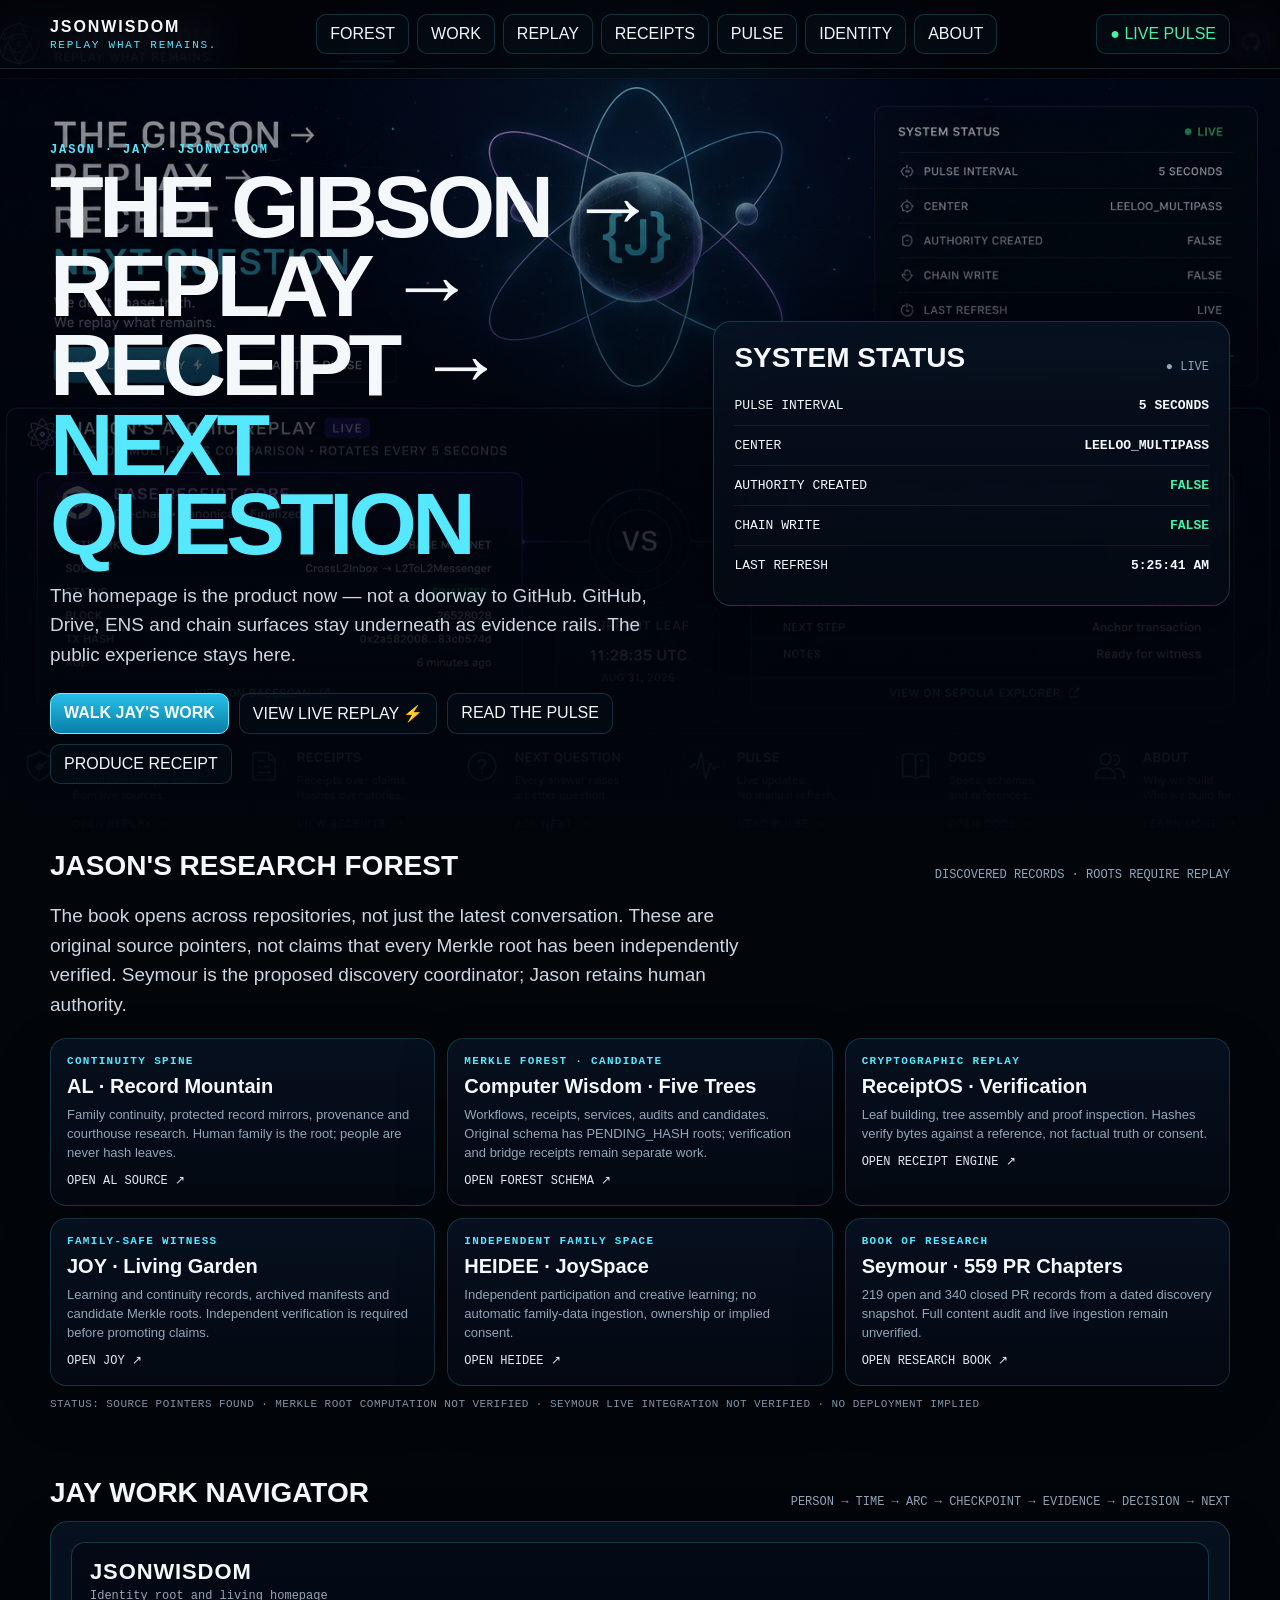
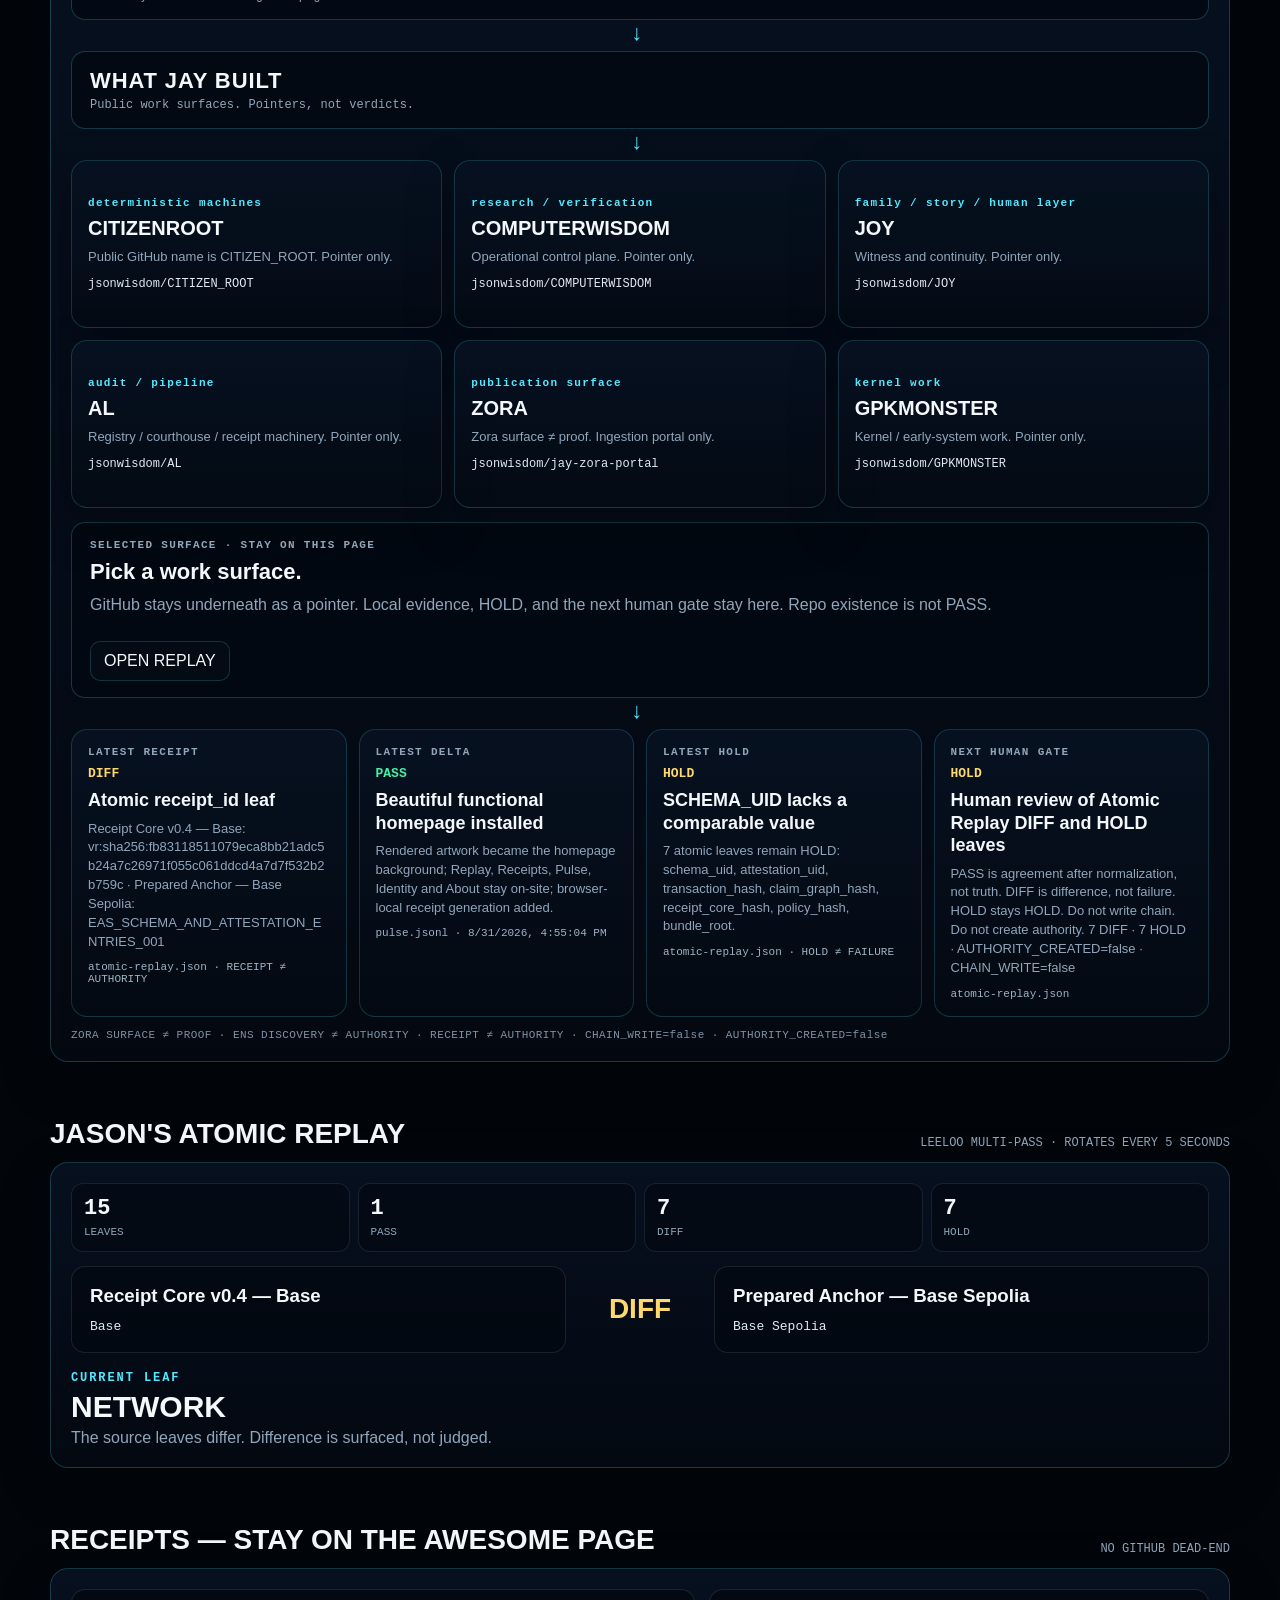
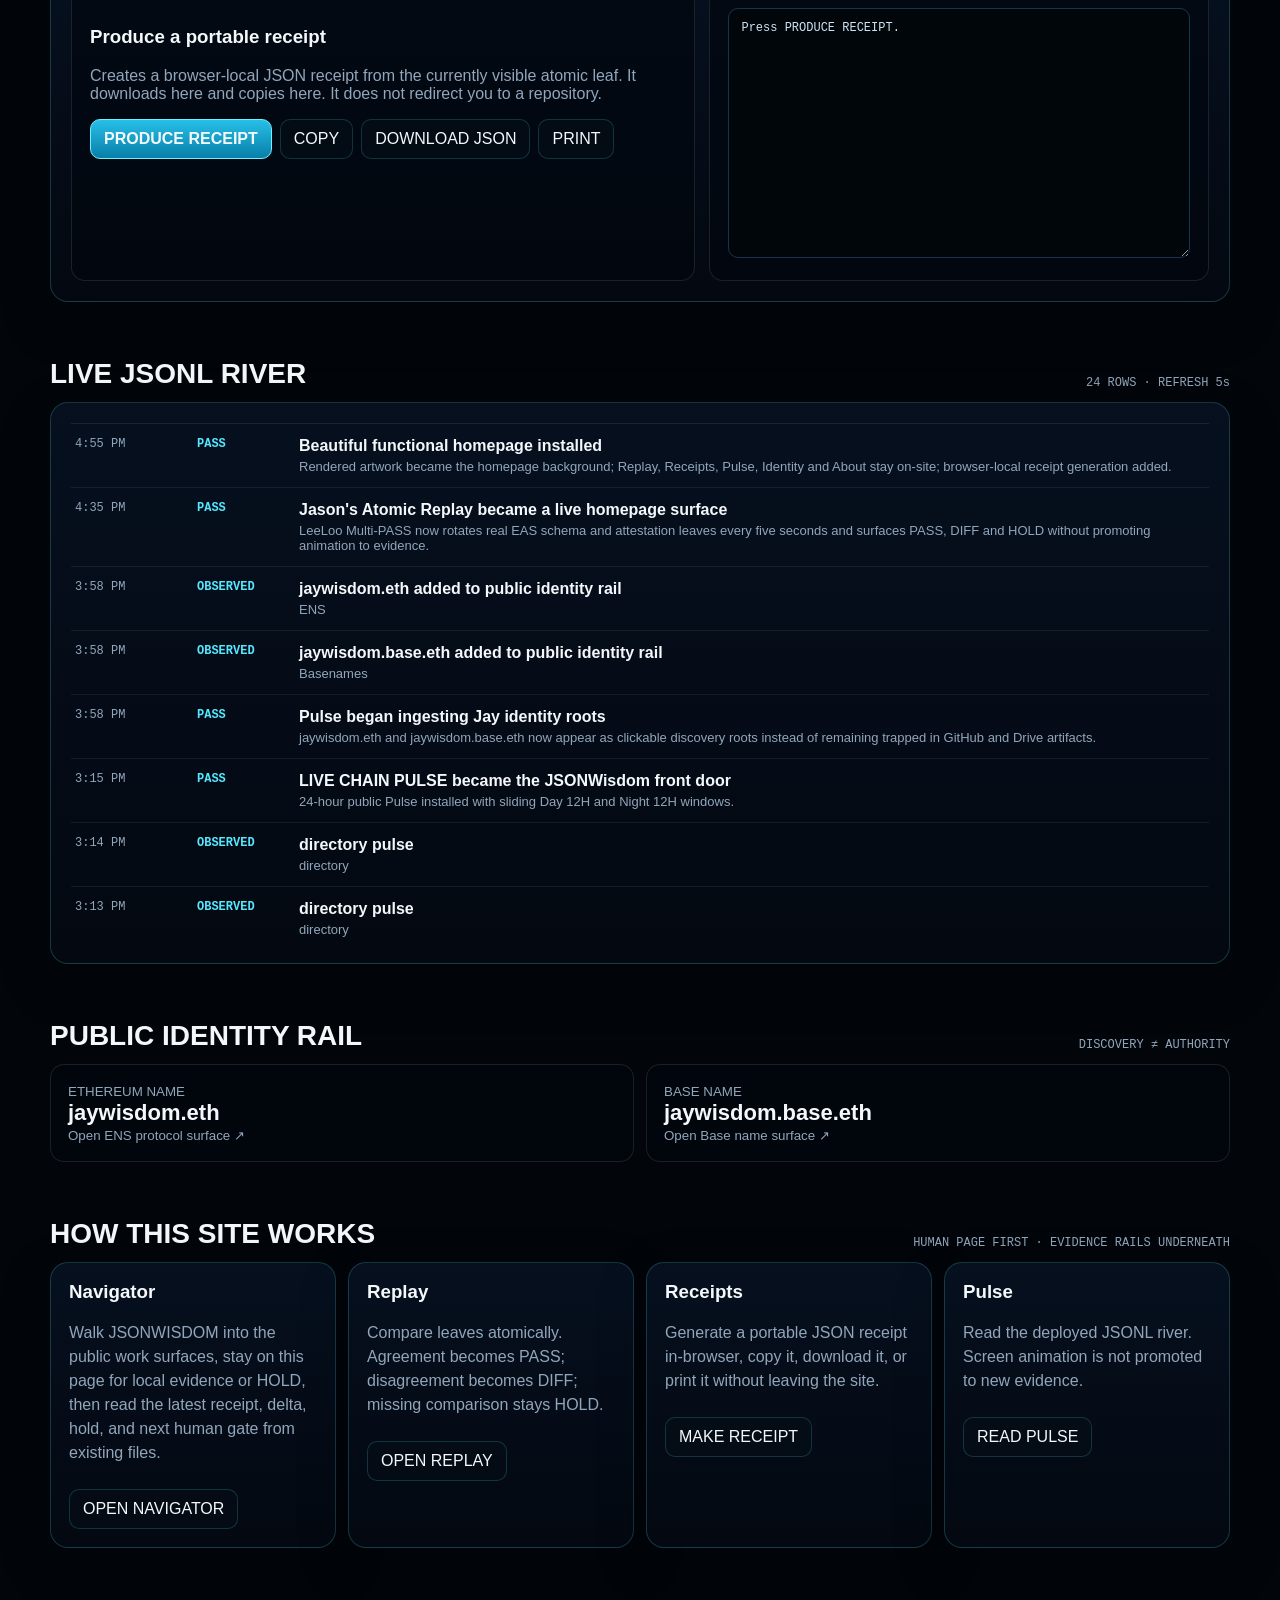
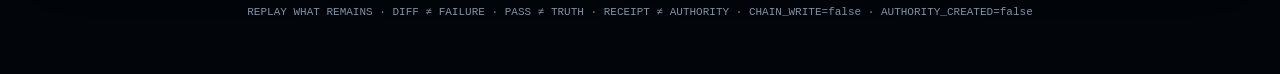
==== commit f53601ca: "Merge 722bb475a9952ed4b3b3941ac934e469c45b182c into 2d7d4d84f2ea36b2abb080dad21d236ebca8e3d2" ====
--- a/index.html
+++ b/index.html
@@ -53,23 +53,38 @@
 .navroot small,.navwhat small{color:var(--muted);font:12px Consolas,monospace}
 .workgrid{display:grid;grid-template-columns:repeat(3,1fr);gap:12px}
 .workcard{
-  display:block;padding:16px;min-height:168px;text-decoration:none;border-radius:16px;
-  border:1px solid rgba(85,232,255,.18);
+  display:block;width:100%;padding:16px;min-height:168px;text-decoration:none;border-radius:16px;
+  border:1px solid rgba(85,232,255,.18);color:inherit;font:inherit;text-align:left;cursor:pointer;
   background:linear-gradient(180deg,rgba(7,18,34,.87),rgba(4,10,19,.82));
   box-shadow:0 18px 50px rgba(0,0,0,.28)
 }
-.workcard:hover{border-color:var(--cyan);transform:translateY(-1px);box-shadow:0 0 22px rgba(85,232,255,.12)}
+.workcard:hover,.workcard.active{border-color:var(--cyan);transform:translateY(-1px);box-shadow:0 0 22px rgba(85,232,255,.12)}
 .workcard .role{color:var(--cyan);font:700 11px Consolas,monospace;letter-spacing:.12em;margin-bottom:8px}
 .workcard h3{margin:0 0 8px;font-size:20px}
 .workcard p{margin:0;color:var(--muted);line-height:1.45;font-size:13px}
 .workcard .repo{margin-top:10px;color:#dfeaf4;font:12px Consolas,monospace}
 .workcard.hold{border-color:rgba(255,216,107,.35)}
+.navsurface{
+  margin-top:14px;padding:16px 18px;border:1px solid rgba(85,232,255,.22);border-radius:14px;
+  background:rgba(2,8,16,.62)
+}
+.navsurface .k{color:var(--muted);font:700 11px Consolas,monospace;letter-spacing:.12em}
+.navsurface h3{margin:8px 0;font-size:22px}
+.navsurface p{margin:0;color:var(--muted);line-height:1.5}
+.surfaceActions{display:flex;gap:8px;flex-wrap:wrap;margin-top:12px}
+.surfaceEvidence{margin-top:12px;display:grid;gap:8px}
+.surfaceHit{
+  padding:10px 12px;border:1px solid rgba(255,255,255,.08);border-radius:10px;background:rgba(2,8,16,.5)
+}
+.surfaceHit b{display:block;font:12px Consolas,monospace;color:var(--cyan)}
+.surfaceHit span{color:var(--muted);font-size:13px}
 .gates{display:grid;grid-template-columns:repeat(4,1fr);gap:12px}
 .gate{
-  padding:16px;border-radius:16px;min-height:168px;
+  display:block;padding:16px;border-radius:16px;min-height:168px;text-decoration:none;color:inherit;
   border:1px solid rgba(85,232,255,.18);
   background:linear-gradient(180deg,rgba(7,18,34,.87),rgba(4,10,19,.82))
 }
+.gate:hover{border-color:var(--cyan);transform:translateY(-1px);box-shadow:0 0 22px rgba(85,232,255,.12)}
 .gate .k{color:var(--muted);font:700 11px Consolas,monospace;letter-spacing:.12em}
 .gate .badge{font:800 13px Consolas,monospace;margin:8px 0}
 .gate .badge.PASS{color:var(--green)} .gate .badge.DIFF{color:var(--yellow)}
@@ -196,12 +211,22 @@
       <div id="navWhat" class="navwhat"><b>WHAT JAY BUILT</b><small>Public work surfaces. Pointers, not verdicts.</small></div>
       <div class="navdown" aria-hidden="true">↓</div>
       <div id="navWorks" class="workgrid"></div>
+      <div id="navSurface" class="navsurface">
+        <div class="k">SELECTED SURFACE · STAY ON THIS PAGE</div>
+        <h3 id="surfaceName">Pick a work surface.</h3>
+        <p id="surfaceDetail">GitHub stays underneath as a pointer. Local evidence, HOLD, and the next human gate stay here. Repo existence is not PASS.</p>
+        <div id="surfaceEvidence" class="surfaceEvidence"></div>
+        <div class="surfaceActions">
+          <a class="btn" id="surfaceHere" href="#replay">OPEN REPLAY</a>
+          <a class="btn" id="surfaceRepo" hidden target="_blank" rel="noopener">OPEN REPO ↗</a>
+        </div>
+      </div>
       <div class="navdown" aria-hidden="true">↓</div>
       <div id="navGates" class="gates">
-        <div class="gate" id="gateReceipt"><div class="k">LATEST RECEIPT</div><div class="badge HOLD" id="receiptBadge">HOLD</div><h3 id="receiptHead">WAITING</h3><p id="receiptDetail">Reading atomic-replay.json and pulse.jsonl.</p><div class="src" id="receiptSrc">SOURCE PENDING</div></div>
-        <div class="gate" id="gateDelta"><div class="k">LATEST DELTA</div><div class="badge HOLD" id="deltaBadge">HOLD</div><h3 id="deltaHead">WAITING</h3><p id="deltaDetail">Reading pulse.jsonl.</p><div class="src" id="deltaSrc">SOURCE PENDING</div></div>
-        <div class="gate" id="gateHold"><div class="k">LATEST HOLD</div><div class="badge HOLD" id="holdBadge">HOLD</div><h3 id="holdHead">WAITING</h3><p id="holdDetail">Reading atomic-replay.json.</p><div class="src" id="holdSrc">SOURCE PENDING</div></div>
-        <div class="gate" id="gateNext"><div class="k">NEXT HUMAN GATE</div><div class="badge HOLD" id="nextBadge">HOLD</div><h3 id="nextHead">WAITING</h3><p id="nextDetail">Human review remains open. Authority is not created.</p><div class="src" id="nextSrc">SOURCE PENDING</div></div>
+        <a class="gate" id="gateReceipt" href="#receipts"><div class="k">LATEST RECEIPT</div><div class="badge HOLD" id="receiptBadge">HOLD</div><h3 id="receiptHead">WAITING</h3><p id="receiptDetail">Reading atomic-replay.json and pulse.jsonl.</p><div class="src" id="receiptSrc">SOURCE PENDING</div></a>
+        <a class="gate" id="gateDelta" href="#pulse"><div class="k">LATEST DELTA</div><div class="badge HOLD" id="deltaBadge">HOLD</div><h3 id="deltaHead">WAITING</h3><p id="deltaDetail">Reading pulse.jsonl.</p><div class="src" id="deltaSrc">SOURCE PENDING</div></a>
+        <a class="gate" id="gateHold" href="#replay"><div class="k">LATEST HOLD</div><div class="badge HOLD" id="holdBadge">HOLD</div><h3 id="holdHead">WAITING</h3><p id="holdDetail">Reading atomic-replay.json.</p><div class="src" id="holdSrc">SOURCE PENDING</div></a>
+        <a class="gate" id="gateNext" href="#replay"><div class="k">NEXT HUMAN GATE</div><div class="badge HOLD" id="nextBadge">HOLD</div><h3 id="nextHead">WAITING</h3><p id="nextDetail">Human review remains open. Authority is not created.</p><div class="src" id="nextSrc">SOURCE PENDING</div></a>
       </div>
       <div class="navbounds">ZORA SURFACE ≠ PROOF · ENS DISCOVERY ≠ AUTHORITY · RECEIPT ≠ AUTHORITY · CHAIN_WRITE=false · AUTHORITY_CREATED=false</div>
     </div>
@@ -260,7 +285,7 @@
   <section class="section" id="about">
     <div class="sectionhead"><h2>HOW THIS SITE WORKS</h2><span>HUMAN PAGE FIRST · EVIDENCE RAILS UNDERNEATH</span></div>
     <div class="cards">
-      <div class="card"><h3>Navigator</h3><p>Walk JSONWISDOM into the public work surfaces, then read the latest receipt, delta, hold, and next human gate from existing files.</p><a class="btn" href="#navigator">OPEN NAVIGATOR</a></div>
+      <div class="card"><h3>Navigator</h3><p>Walk JSONWISDOM into the public work surfaces, stay on this page for local evidence or HOLD, then read the latest receipt, delta, hold, and next human gate from existing files.</p><a class="btn" href="#navigator">OPEN NAVIGATOR</a></div>
       <div class="card"><h3>Replay</h3><p>Compare leaves atomically. Agreement becomes PASS; disagreement becomes DIFF; missing comparison stays HOLD.</p><a class="btn" href="#replay">OPEN REPLAY</a></div>
       <div class="card"><h3>Receipts</h3><p>Generate a portable JSON receipt in-browser, copy it, download it, or print it without leaving the site.</p><a class="btn" href="#receipts">MAKE RECEIPT</a></div>
       <div class="card"><h3>Pulse</h3><p>Read the deployed JSONL river. Screen animation is not promoted to new evidence.</p><a class="btn" href="#pulse">READ PULSE</a></div>
@@ -272,13 +297,28 @@
 <div class="toast" id="toast">COPIED</div>
 
 <script>
-const S={atomic:null,leaves:[],i:0,current:null,receipt:null,pulse:[],nav:null};
+const S={atomic:null,leaves:[],i:0,current:null,receipt:null,pulse:[],nav:null,selected:null};
 const $=s=>document.querySelector(s);
 function norm(v){if(v===undefined||v===null||v==="")return null;if(typeof v==="boolean")return v?"TRUE":"FALSE";return String(v)}
 function cmp(a,b){const A=norm(a),B=norm(b);if(A===null||B===null)return"HOLD";return A===B?"PASS":"DIFF"}
 function esc(v){return String(v??"").replaceAll("&","&amp;").replaceAll("<","&lt;").replaceAll(">","&gt;")}
 function toast(t){const el=$("#toast");el.textContent=t;el.classList.add("show");setTimeout(()=>el.classList.remove("show"),1600)}
 function stamp(ts){const n=Date.parse(ts||0);return Number.isFinite(n)?new Date(n).toLocaleString():"NO TIMESTAMP"}
+function isReceiptEvent(e){
+  const kind=String(e.kind||"").toLowerCase();
+  const spec=String(e.spec||"");
+  return kind==="receipt" || /RECEIPT/i.test(spec);
+}
+function nodeKeys(n){
+  if(Array.isArray(n.evidence_keys)&&n.evidence_keys.length){
+    return n.evidence_keys.map(x=>String(x||"").trim()).filter(Boolean);
+  }
+  return [n.id,n.label,n.repo].map(x=>String(x||"").trim()).filter(k=>k.length>=4);
+}
+function mentionsNode(e,n){
+  const blob=`${e.headline||""} ${e.detail||""} ${e.project||""} ${e.source||""} ${e.rail||""}`.toLowerCase();
+  return nodeKeys(n).some(k=>blob.includes(k.toLowerCase()));
+}
 function setGate(prefix,status,head,detail,src){
   const badge=$(`#${prefix}Badge`);
   badge.textContent=status;badge.className="badge "+status;
@@ -294,15 +334,54 @@
   const nodes=Array.isArray(S.nav.nodes)?S.nav.nodes:[];
   $("#navWorks").innerHTML=nodes.map(n=>{
     const href=n.href&&String(n.href).startsWith("https://github.com/jsonwisdom/")?n.href:"";
+    const active=S.selected===n.id?" active":"";
+    const hold=href?"":" hold";
     const body=`<div class="role">${esc(n.role||"POINTER")}</div><h3>${esc(n.label||n.id||"HOLD")}</h3><p>${esc(n.note||"Pointer only. Not proof.")}</p><div class="repo">${esc(n.repo||"NO PUBLIC REPO")}</div>`;
-    return href
-      ? `<a class="workcard" href="${esc(href)}" target="_blank" rel="noopener">${body}</a>`
-      : `<div class="workcard hold">${body}<p>HOLD — no verified public repo pointer.</p></div>`;
+    return `<button type="button" class="workcard${active}${hold}" data-id="${esc(n.id||"")}">${body}${href?"":"<p>HOLD — no verified public repo pointer.</p>"}</button>`;
   }).join("")||"<div class='workcard hold'><h3>HOLD</h3><p>Navigator node list missing.</p></div>";
+  $("#navWorks").querySelectorAll("[data-id]").forEach(el=>{
+    el.onclick=()=>selectNode(el.getAttribute("data-id"));
+  });
+}
+function selectNode(id){
+  S.selected=id;renderNavNodes();renderNavSurface();
+}
+function renderNavSurface(){
+  const pane=$("#navSurface"); if(!pane)return;
+  const n=(S.nav&&Array.isArray(S.nav.nodes)?S.nav.nodes:[]).find(x=>x.id===S.selected);
+  const here=$("#surfaceHere"), repo=$("#surfaceRepo");
+  if(!n){
+    $("#surfaceName").textContent="Pick a work surface.";
+    $("#surfaceDetail").textContent="GitHub stays underneath as a pointer. Local evidence, HOLD, and the next human gate stay here. Repo existence is not PASS.";
+    $("#surfaceEvidence").innerHTML="";
+    here.href="#replay";here.textContent="OPEN REPLAY";
+    repo.hidden=true;return;
+  }
+  const hits=S.pulse.filter(e=>mentionsNode(e,n)).sort((a,b)=>Date.parse(b.timestamp||0)-Date.parse(a.timestamp||0)).slice(0,3);
+  const atomicHit=n.id==="COMPUTERWISDOM"&&S.atomic;
+  const href=n.href&&String(n.href).startsWith("https://github.com/jsonwisdom/")?n.href:"";
+  $("#surfaceName").textContent=n.label||n.id;
+  $("#surfaceDetail").textContent=hits.length||atomicHit
+    ? `${n.role||"Pointer"}. Local mentions are observed, not promoted to PASS. ${n.note||"Pointer only."}`
+    : `${n.role||"Pointer"}. HOLD — no local pulse/atomic row for this surface. ${n.note||"Pointer only. Not proof."}`;
+  const bits=[];
+  if(atomicHit){
+    bits.push(`<div class="surfaceHit"><b>OBSERVED · atomic-replay.json</b><span>COMPUTERWISDOM source leaves are already rotating on this homepage. ${S.leaves.length} leaves. PASS ≠ truth.</span></div>`);
+  }
+  hits.forEach(e=>{
+    bits.push(`<div class="surfaceHit"><b>OBSERVED · pulse.jsonl · ${esc(stamp(e.timestamp))}</b><span>${esc(e.headline||e.event||"Observed mention")}. Mention ≠ proof. Status on the pulse row stays ${esc(String(e.status||"OBSERVED").toUpperCase())}.</span></div>`);
+  });
+  if(!bits.length){
+    bits.push(`<div class="surfaceHit"><b>HOLD · no local evidence row</b><span>A GitHub pointer is not a receipt, not a verdict, and not authority.</span></div>`);
+  }
+  $("#surfaceEvidence").innerHTML=bits.join("");
+  here.href=n.stay||"#replay";here.textContent=n.stay==="#receipts"?"OPEN RECEIPTS":n.stay==="#pulse"?"READ PULSE":"OPEN REPLAY";
+  if(href){repo.hidden=false;repo.href=href;repo.textContent=`OPEN ${n.repo||"REPO"} ↗`;}
+  else {repo.hidden=true;}
 }
 function renderNavGates(){
   const rows=S.pulse.slice().sort((a,b)=>Date.parse(b.timestamp||0)-Date.parse(a.timestamp||0));
-  const receiptPulse=rows.find(e=>/receipt/i.test(`${e.headline||""} ${e.event||""} ${e.kind||""} ${e.detail||""}`));
+  const receiptPulse=rows.find(isReceiptEvent);
   if(S.receipt){
     setGate("receipt",S.receipt.result||"OBSERVED",`Browser receipt · ${S.receipt.leaf||"leaf"}`,
       `Local portable JSON. ${S.receipt.rule||"Receipt ≠ authority."}`,"THIS SESSION · RECEIPT ≠ AUTHORITY");
@@ -313,11 +392,11 @@
       `${a.label}: ${norm(a.state.receipt_id)??"NOT PRESENT"} · ${b.label}: ${norm(b.state.receipt_id)??"NOT PRESENT"}`,
       "atomic-replay.json · RECEIPT ≠ AUTHORITY");
   }else if(receiptPulse){
-    setGate("receipt",String(receiptPulse.status||"OBSERVED").toUpperCase(),receiptPulse.headline||receiptPulse.event||"Observed receipt mention",
-      receiptPulse.detail||receiptPulse.source||"Pulse mentioned a receipt. That is not authority.",
+    setGate("receipt",String(receiptPulse.status||"OBSERVED").toUpperCase(),receiptPulse.headline||receiptPulse.event||"Observed receipt event",
+      receiptPulse.detail||receiptPulse.source||"Explicit receipt event. That is not authority.",
       `pulse.jsonl · ${stamp(receiptPulse.timestamp)}`);
   }else{
-    setGate("receipt","HOLD","No receipt row yet","Absence of a receipt row is not PASS.","pulse.jsonl + atomic-replay.json");
+    setGate("receipt","HOLD","No receipt event yet","A pulse row that only mentions receipts is not a receipt event. Absence is not PASS.","pulse.jsonl + atomic-replay.json");
   }
 
   const delta=rows.find(e=>String(e.kind||"").toLowerCase()==="delta")||rows.find(e=>e.headline)||null;
@@ -368,8 +447,8 @@
   try{
     const r=await fetch("atomic-replay.json?ts="+Date.now(),{cache:"no-store"}); if(!r.ok)throw new Error("HTTP "+r.status);
     S.atomic=await r.json();buildLeaves();renderCounts();if(!S.current)renderAtomic();$("#lastRefresh").textContent=new Date().toLocaleTimeString();
-    renderNavGates();
-  }catch(e){$("#lastRefresh").textContent="HOLD";renderNavGates()}
+    renderNavGates();renderNavSurface();
+  }catch(e){$("#lastRefresh").textContent="HOLD";renderNavGates();renderNavSurface()}
 }
 async function loadPulse(){
   try{
@@ -379,13 +458,13 @@
     const latest=rows.slice().sort((a,b)=>Date.parse(b.timestamp||0)-Date.parse(a.timestamp||0)).slice(0,40);
     $("#river").innerHTML=latest.map(e=>`<div class="event"><div class="time">${esc(new Date(e.timestamp).toLocaleTimeString([], {hour:"numeric",minute:"2-digit"}))}</div><div class="kind">${esc(String(e.status||e.kind||"OBSERVED").toUpperCase())}</div><div class="body"><h4>${esc(e.headline||e.event||"Observed event")}</h4><p>${esc(e.detail||e.source||"")}</p></div></div>`).join("")||"<div class='event'>WAITING FOR JSONL…</div>";
     $("#pulseStatus").textContent=`${rows.length} ROWS · REFRESH 5s`;
-    renderNavGates();
-  }catch(e){$("#pulseStatus").textContent="HOLD · "+e.message;renderNavGates()}
+    renderNavGates();renderNavSurface();
+  }catch(e){$("#pulseStatus").textContent="HOLD · "+e.message;renderNavGates();renderNavSurface()}
 }
 async function loadNav(){
   try{
     const r=await fetch("navigator-status.json?ts="+Date.now(),{cache:"no-store"});if(!r.ok)throw new Error("HTTP "+r.status);
-    S.nav=await r.json();renderNavNodes();renderNavGates();
+    S.nav=await r.json();renderNavNodes();renderNavGates();renderNavSurface();
   }catch(e){
     $("#navWorks").innerHTML=`<div class="workcard hold"><h3>HOLD</h3><p>Navigator map could not load. ${esc(e.message)}</p></div>`;
   }
